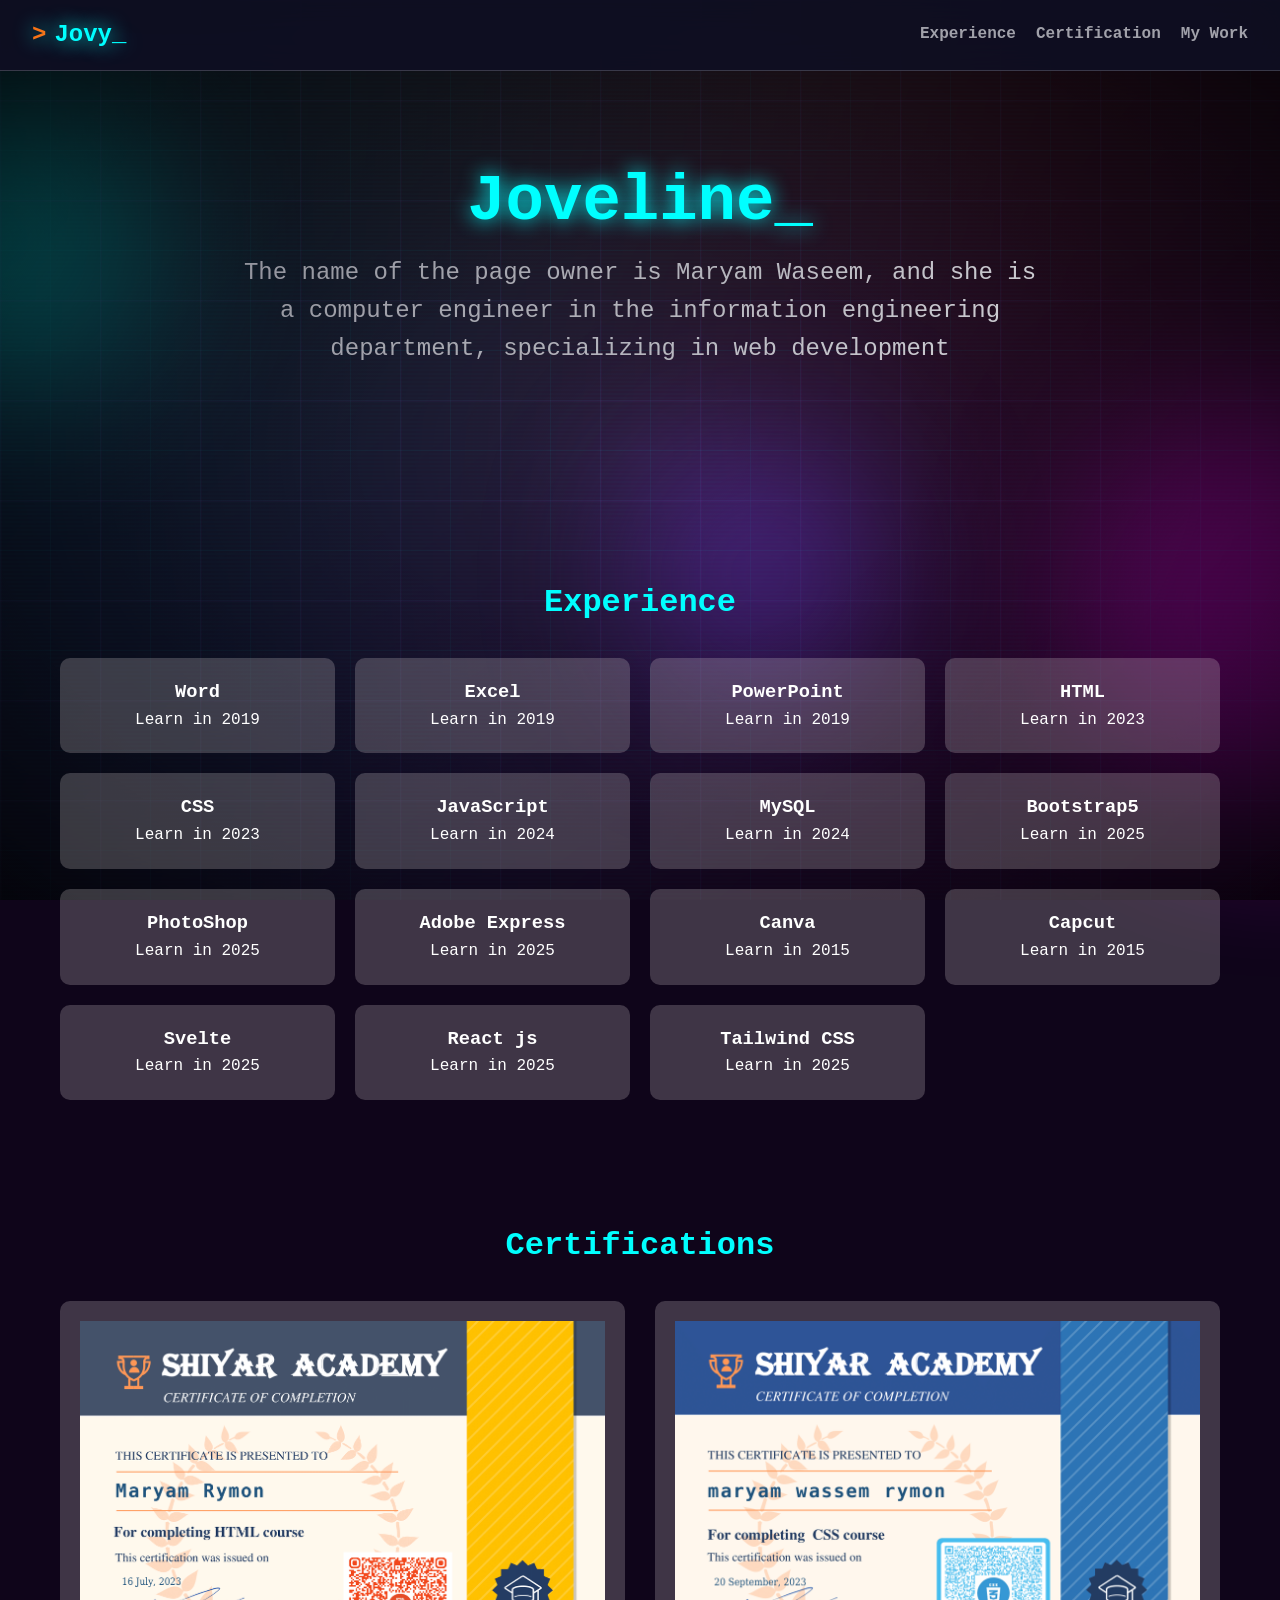
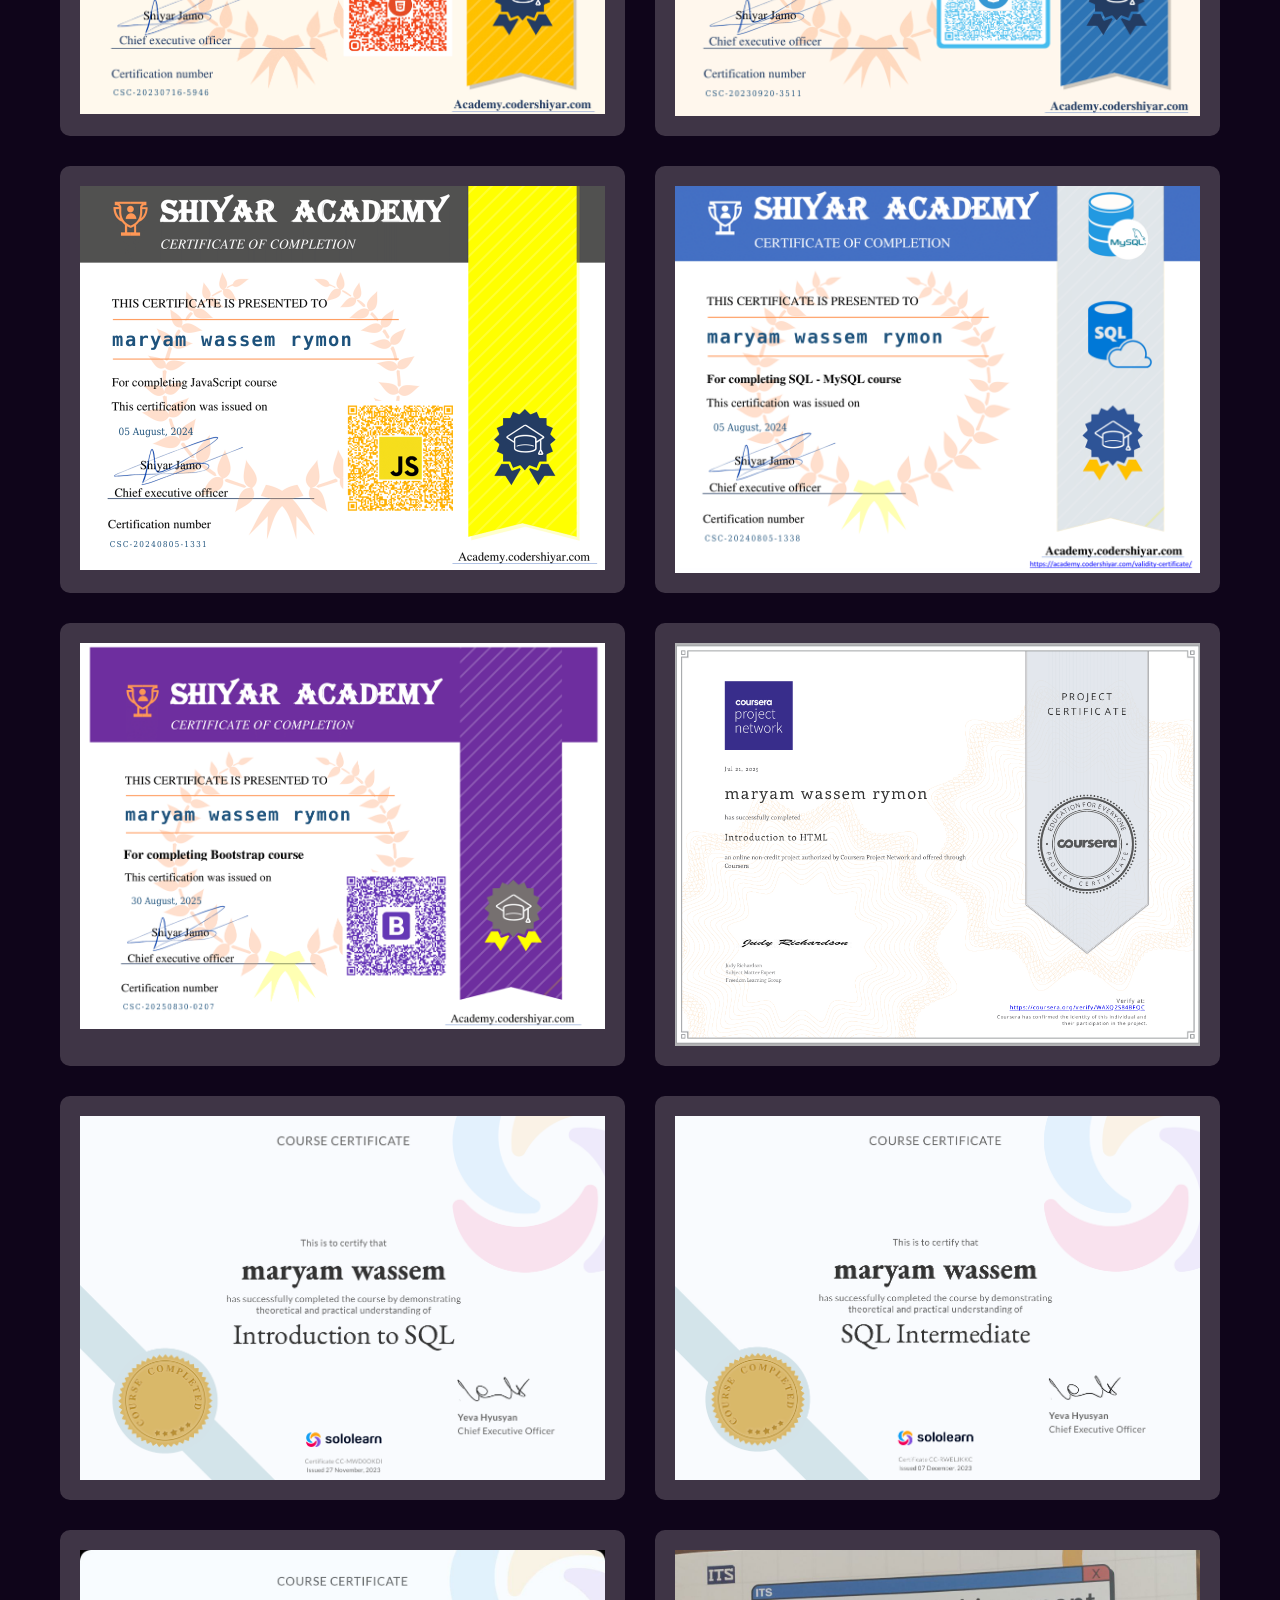
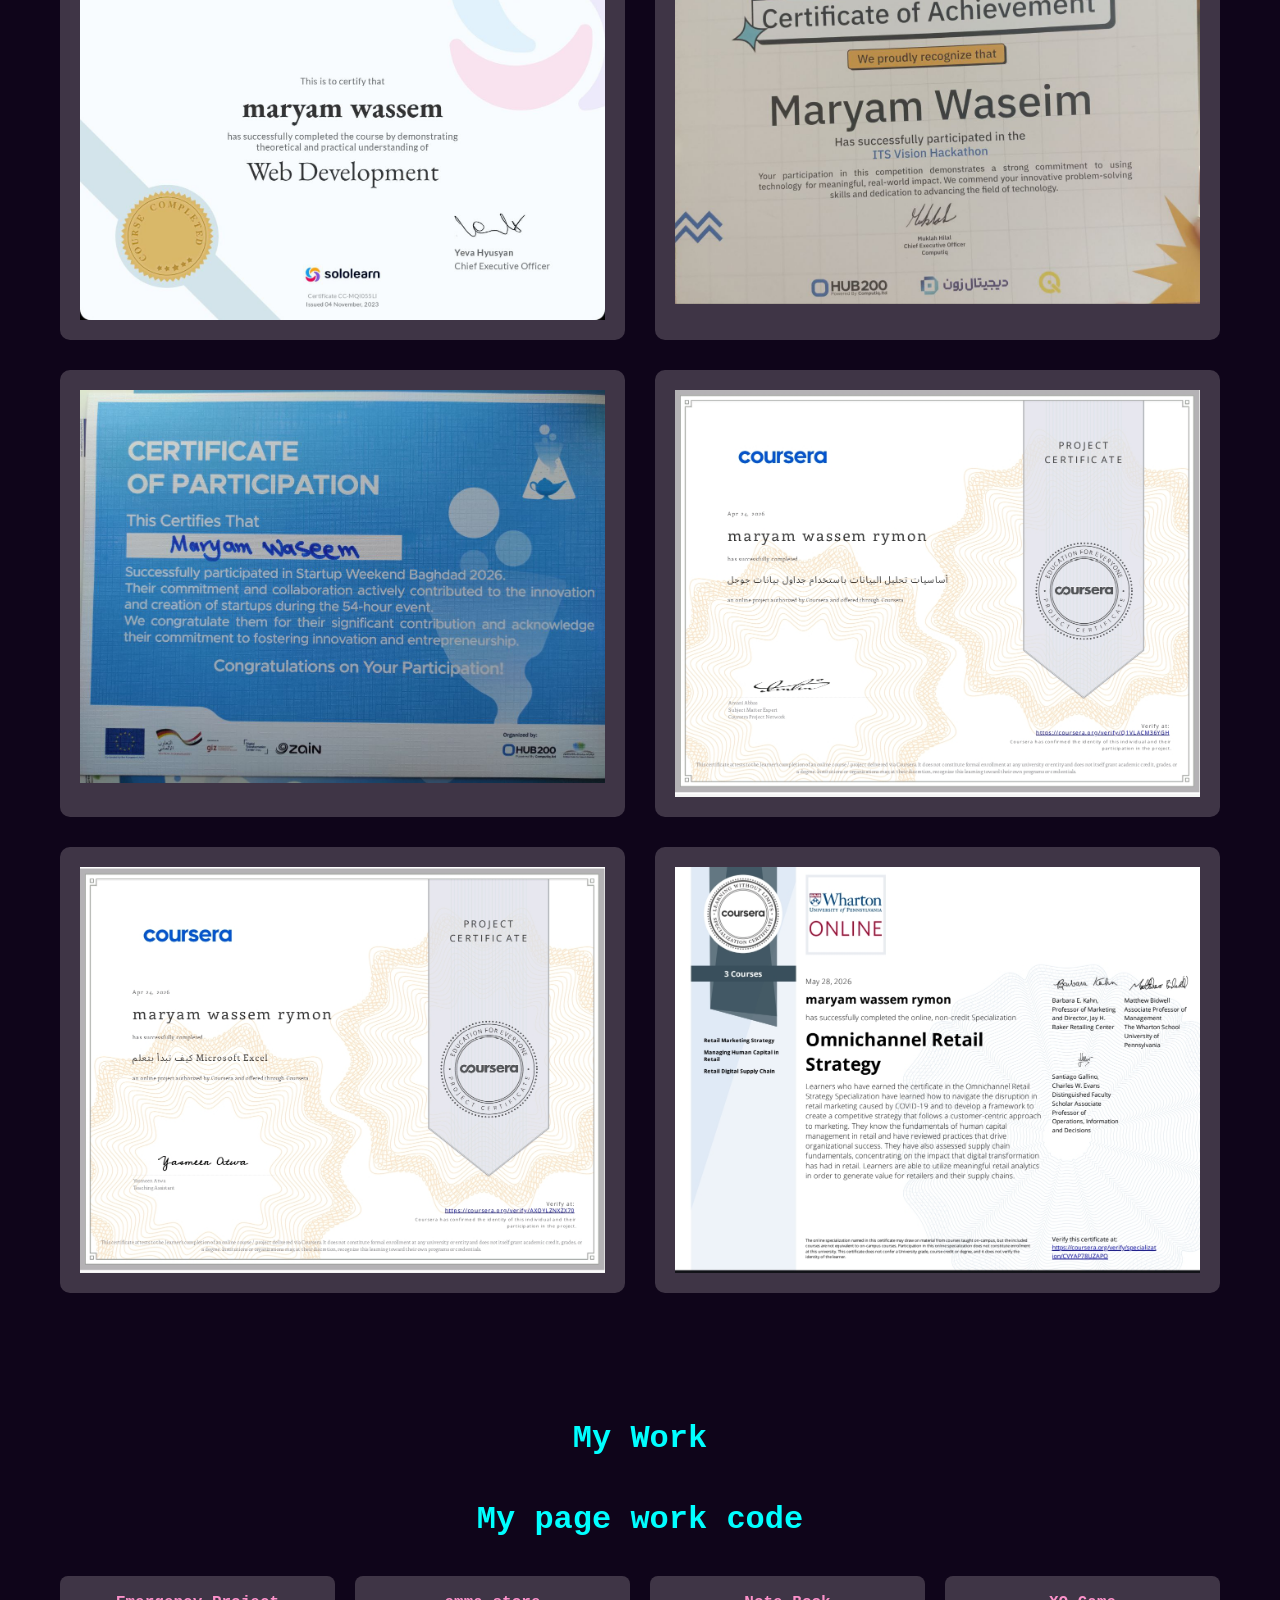
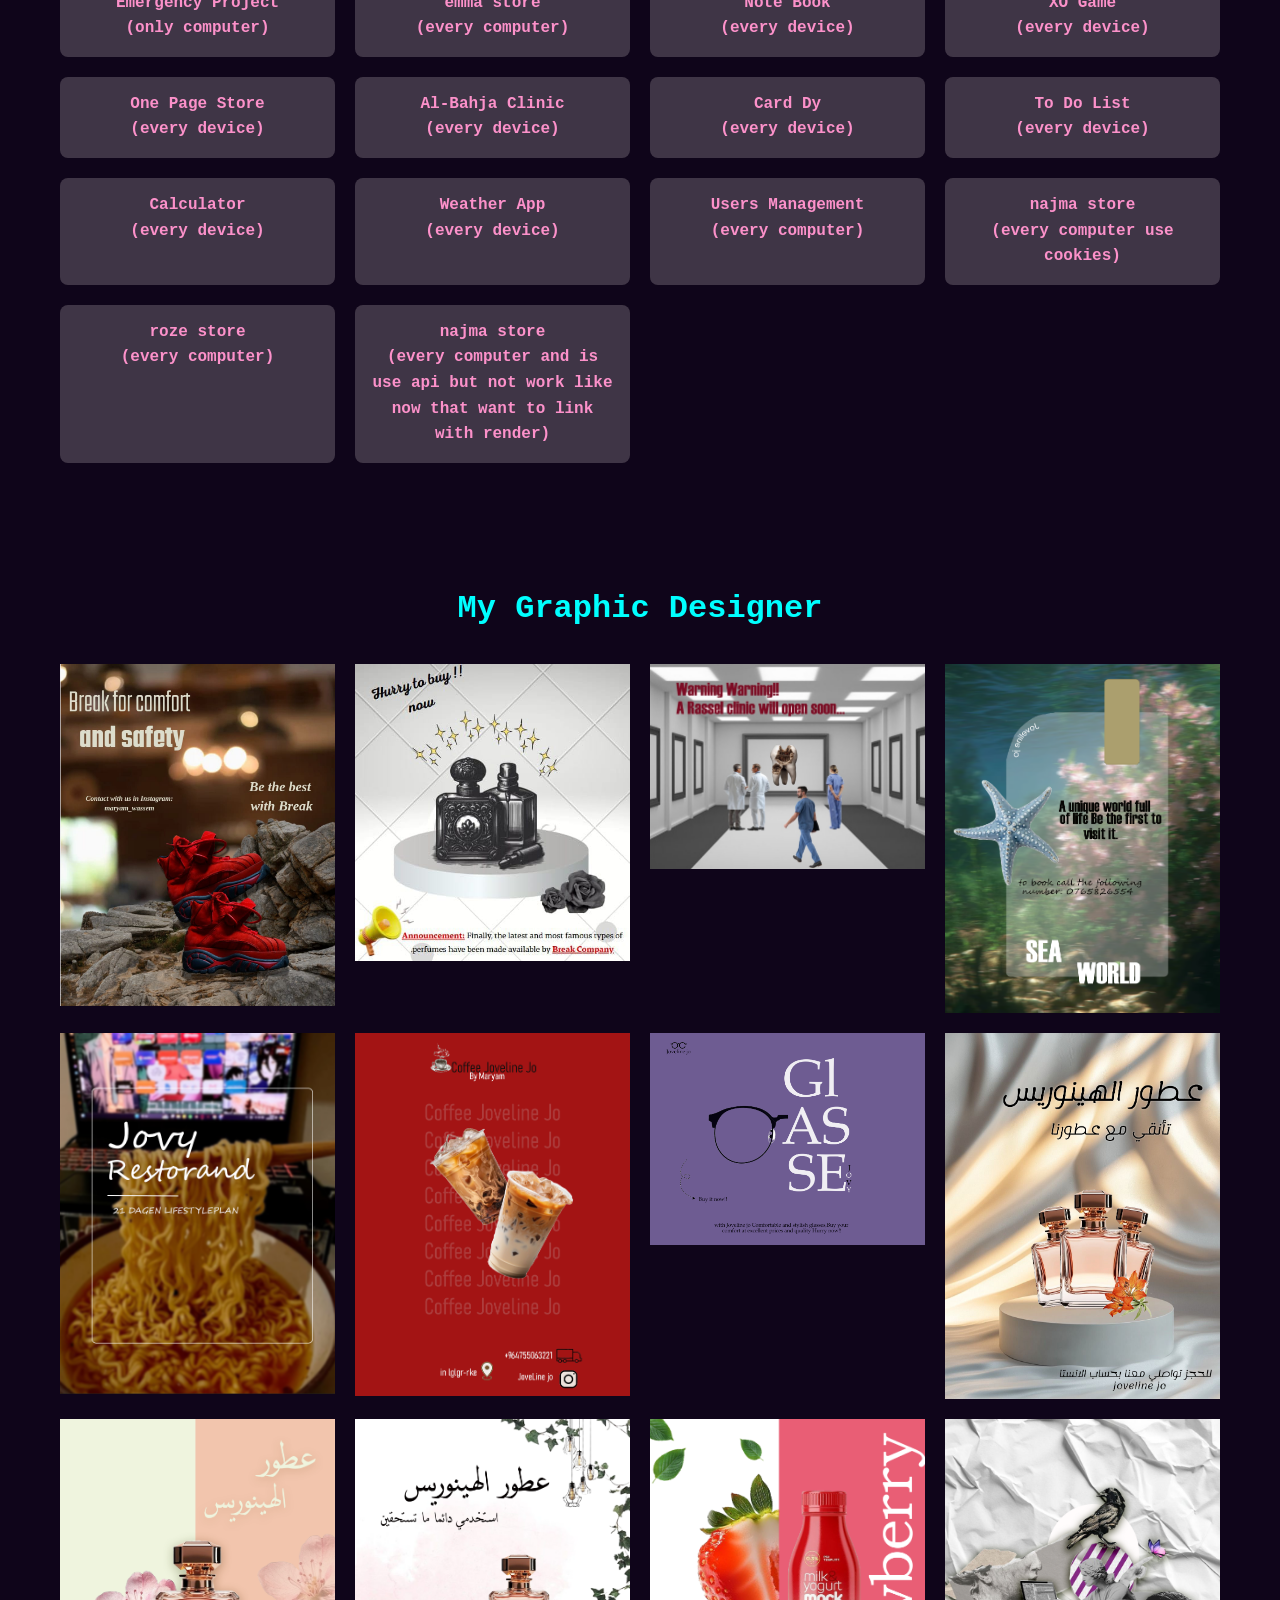
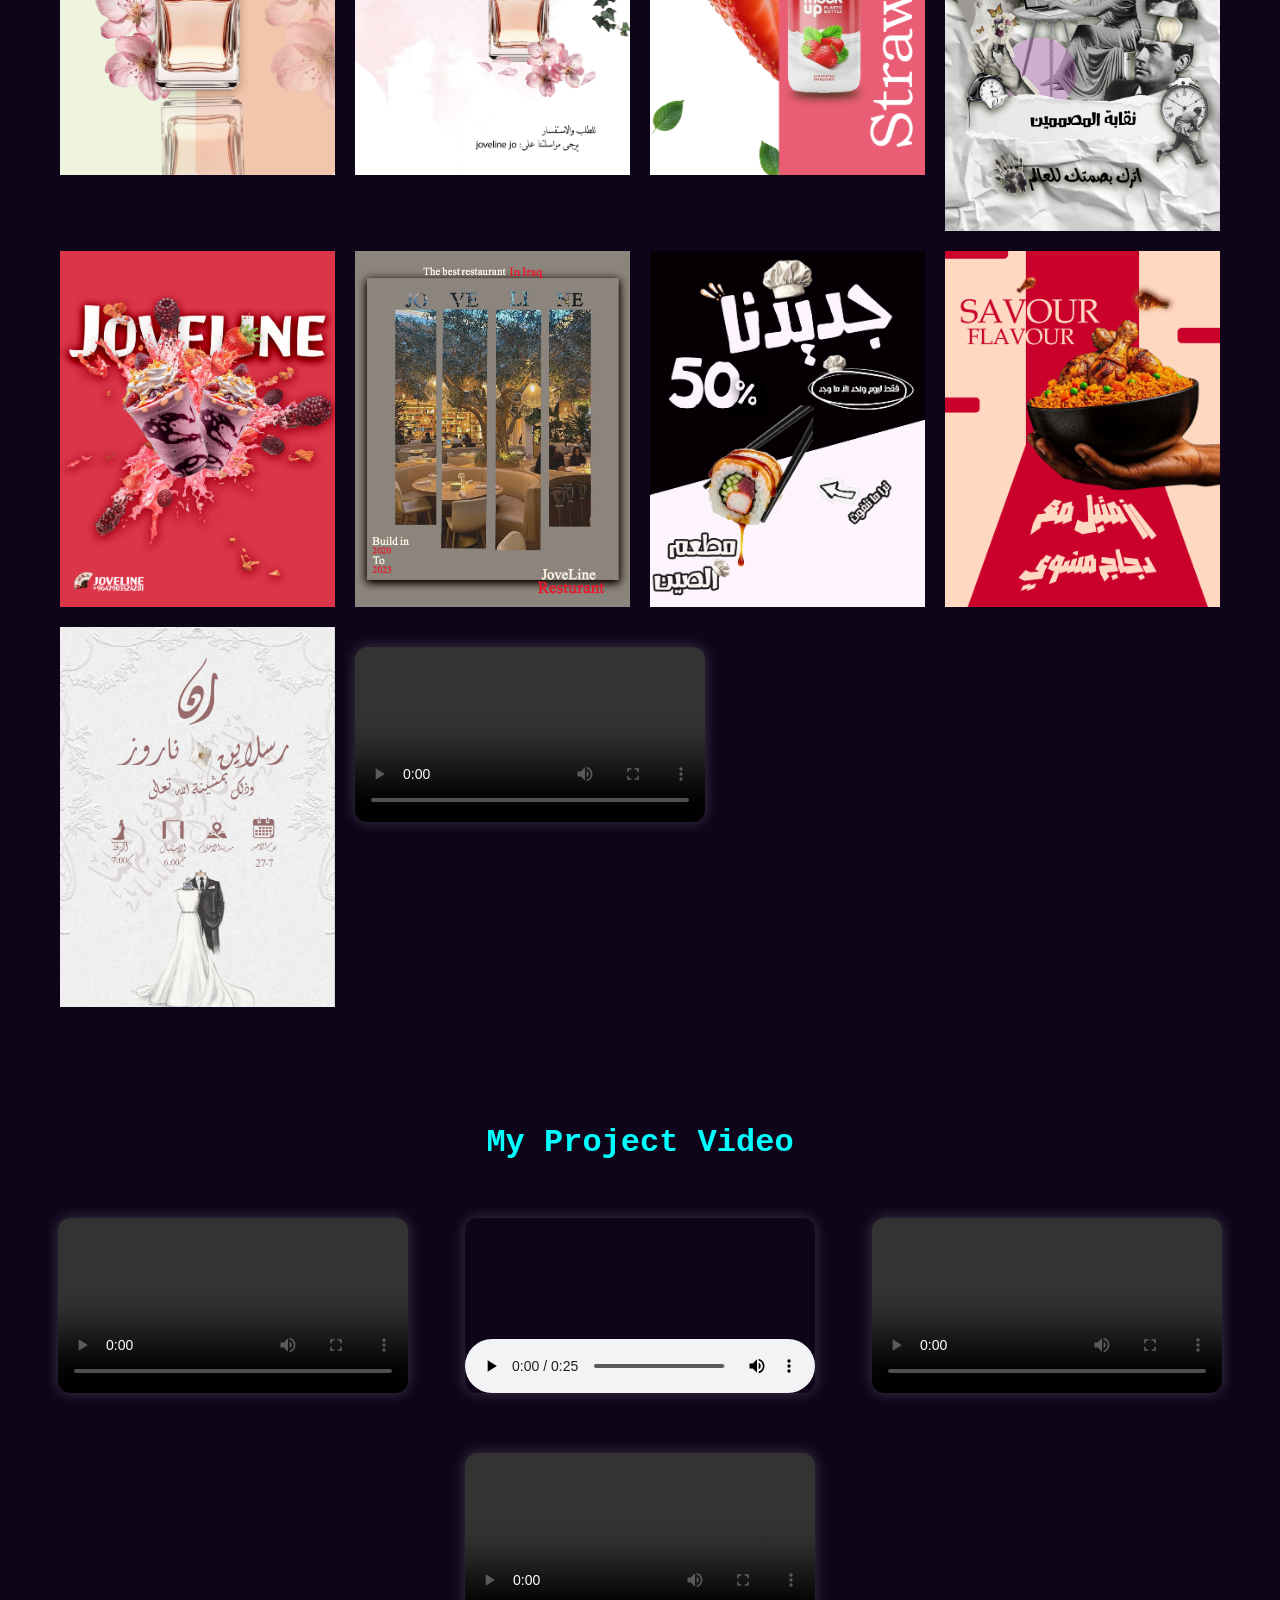
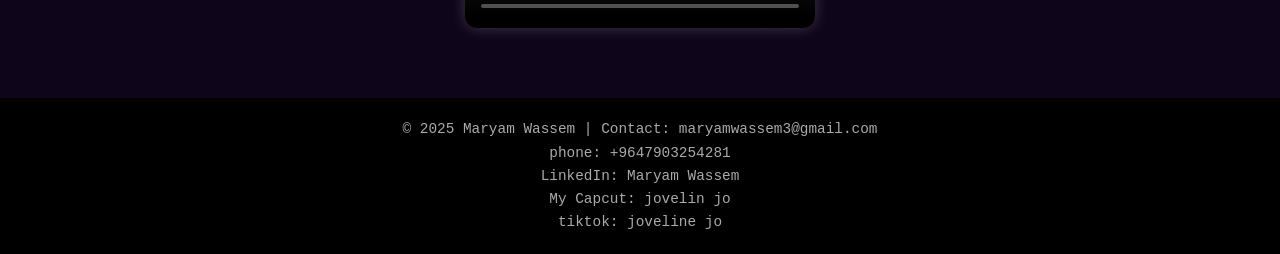
==== index.html @ a30ce7a6 "Update index.html" ====
<!DOCTYPE html>
<html lang="en">
<head>
  <meta charset="UTF-8">
  <meta name="viewport" content="width=device-width, initial-scale=1.0">
  <title>Maryam Page</title>
  <link rel="stylesheet" href="index_responsive.css"/>
  <link rel="stylesheet" href="temple1.css"/>
  <style>
    /* تعديل خاص للفيديو */
    #video-section {
      text-align: center;
      padding: 50px 0;
    }

    .video-card {
      width: 100%;
      max-width: 400px;
      height: auto;
      border-radius: 12px;
      box-shadow: 0 0 15px rgba(255, 255, 255, 0.2);
      display: block;
      margin: 20px auto;
    }
    .video-grid {
  display: flex;
  justify-content: center;
  align-items: center;
  gap: 20px; /* مسافة بين الفيديوهات */
  flex-wrap: wrap; /* حتى لو الشاشة صغيرة، تنزل الفيديوهات بسطر ثاني */
}

.video-card {
  width: 350px;
  height: auto;
  border-radius: 12px;
  box-shadow: 0 0 15px rgba(255, 255, 255, 0.2);
}

  </style>
</head>
<body>

   <div class="cyber-bg">
        <div class="cyber-gradient"></div>
        <div class="matrix-rain" id="matrixRain"></div>
    </div>
    
    <div class="particles" id="particlesContainer"></div>
    <div class="data-streams" id="dataStreams"></div>
    
    <div class="orb orb1"></div>
    <div class="orb orb2"></div>
    <div class="orb orb3"></div>
    
    <div class="grid-overlay">
        <div class="grid-lines"></div>
        <div class="grid-glow"></div>
    </div>
    
    <div class="scanlines"></div>
    <div class="noise-overlay"></div>

  <!-- NAV -->
  <nav>
    <a href="#top" class="logo">Jovy</a>
    <ul id="nav-links">
      <li><a href="#features">Experience</a></li>
      <li><a href="#pricing">Certification</a></li>
      <li><a href="#contact">My Work</a></li>
    </ul>
    <button class="menu-btn" id="menu-btn">☰</button>
  </nav>

  <section class="hero" style="text-align: center;">
    <br><br>
    <h1 class="logoy">Joveline</h1>
    <p class="hero-subtitle">The name of the page owner is Maryam Waseem, and she is a computer engineer in the information engineering department, specializing in web development</p>
  </section>

  <!-- EXPERIENCE -->
  <section id="features">
    <h2>Experience</h2>
    <div class="grid">
 
      <div class="card"><h3>Word</h3><p>Learn in 2019</p></div>
      <div class="card"><h3>Excel</h3><p>Learn in 2019</p></div>
      <div class="card"><h3>PowerPoint</h3><p>Learn in 2019</p></div>
      <div class="card"><h3>HTML</h3><p>Learn in 2023</p></div>
      <div class="card"><h3>CSS</h3><p>Learn in 2023</p></div>
      <div class="card"><h3>JavaScript</h3><p>Learn in 2024</p></div>
      <div class="card"><h3>MySQL</h3><p>Learn in 2024</p></div>
      <div class="card"><h3>Bootstrap5</h3><p>Learn in 2025</p></div>
      <div class="card"><h3>PhotoShop</h3><p>Learn in 2025</p></div>
      <div class="card"><h3>Adobe Express</h3><p>Learn in 2025</p></div>
      <div class="card"><h3>Canva</h3><p>Learn in 2015</p></div>
      <div class="card"><h3>Capcut</h3><p>Learn in 2015</p></div>
      <div class="card"><h3>Svelte</h3><p>Learn in 2025</p></div>
      <div class="card"><h3>React js</h3><p>Learn in 2025</p></div>
      <div class="card"><h3>Tailwind CSS</h3><p>Learn in 2025</p></div>

    </div>
  </section>

  <!-- CERTIFICATIONS -->
  <section id="pricing">
    <h2>Certifications</h2>
    <div class="grid">
      <div class="card"><img src="html.png" alt="HTML"></div>
      <div class="card"><img src="css.png" alt="CSS"></div>
      <div class="card"><img src="javascript.png" alt="JS"></div>
      <div class="card"><img src="mysql.png" alt="MySQL"></div>
      <div class="card"><img src="Boo.png" alt="Bootstrap5"></div>
      <div class="card"><img src="HTML1.png" alt="html"></div>
      <div class="card"><img src="sql1.png" alt="sql"></div>
      <div class="card"><img src="sql2.png" alt="sql"></div>
      <div class="card"><img src="web.jpg" alt="webdev"></div>
      <div class="card"><img src="hacthon.jpg" alt="hacthon"></div>
      <div class="card"><img src="startup.jpg" alt="start up"></div>
      <div class="card"><img src="Screenshot_2026-05-12-10-31-24-859_com.mi.globalbrowser-edit.jpg" ></div>
      <div class="card"><img src="Screenshot_2026-05-12-10-32-04-315_com.mi.globalbrowser-edit.jpg"></div>
      <div class="card"><img src="Screenshot_2026-05-28-19-27-36-324_com.android.chrome-edit.jpg"></div>
    </div>
  </section>

  <!-- MY WORK -->
  <section id="contact">
    <h2>My Work</h2>
    <h2>My page work code</h2>
    <div class="grid">
      <a href="https://draken29.github.io/Emergency-Project/imen.html" class="contact-link">Emergency Project<br>(only computer)</a>
      <a href="https://draken29.github.io/EmmaStore/newonepage.html" class="contact-link">emma store<br>(every computer)</a>
      <a href="https://draken29.github.io/newdevelopment-note-book/page.html" class="contact-link">Note Book<br>(every device)</a>
      <a href="https://draken29.github.io/xo-final-update/xo1.html" class="contact-link">XO Game<br>(every device)</a>
      <a href="https://draken29.github.io/page-store/page1.html" class="contact-link">One Page Store<br>(every device)</a>
      <a href="https://draken29.github.io/Dr.Rusl/Russlpage.html" class="contact-link">Al-Bahja Clinic<br>(every device)</a>
      <a href="https://draken29.github.io/cardDy/" class="contact-link">Card Dy<br>(every device)</a>
      <a href="https://draken29.github.io/todolist/ " class="contact-link">To Do List<br>(every device)</a>
      <a href="https://calcuator-two.vercel.app/" class="contact-link">Calculator<br>(every device)</a>
      <a href="https://wather-app-in-react.vercel.app/" class="contact-link">Weather App<br>(every device)</a>
      <a href="https://tibaly.vercel.app/" class="contact-link">Users Management<br>(every computer)</a>
      <a href="https://draken29.github.io/naj4/" class="contact-link">najma store <br>(every computer use cookies)</a>
      <a href="https://roz2.vercel.app/" class="contact-link">roze store<br>(every computer)</a>
      <a href="https://draken29.github.io/naj3/" class="contact-link">najma store <br>(every computer and is use api but not work like now that want to link with render)</a>
      
    </div>
  </section>
      
  <!-- GRAPHIC DESIGN -->
  <section>
    <h2>My Graphic Designer</h2>
    <div class="grid">
      <div><img src="محل احذية.jpg" alt="محل احذية"></div>
      <div><img src="محل عطور.jpg" alt="محل عطور"></div>
      <div><img src="عيادة اسنان.jpg" alt="عيادة اسنان"></div>
      <div><img src="اعلان حجز متجر مائي.png" alt="حجز متجر مائي"></div>
      <div><img src="النتيجة النهائية من اعلان المطعم.png" alt="اعلان لمطعم"></div>
      <div><img src="coffey.png" alt="اعلان لكوفي"></div>
      <div><img src="اعلان مناظر.png" alt="اعلان لكوفي"></div>
      <div><img src="16.png"></div>
      <div><img src="17.png"></div>
      <div><img src="التصميم النهائي.png"></div>
      <div><img src="Untitled-1.png"></div>
      <div><img src="desin.png"></div>
      <div><img src="new.png"></div>
      <div><img src="مشروع.jpg"></div>
      <div><img src="soshi.png"></div>
      <div><img src="FINISH.png"></div>
      <div><img src="feny.jpg"></div>
      <div><video class="video-card" controls src="donat.mp4"></video></div>
     
    </div>
  </section>

  <!-- VIDEO SECTION -->
  <section id="video-section">
    <h2>My Project Video</h2>
    <div class="video-grid">
  <video class="video-card" src="1.mp4" controls></video>
  <video class="video-card" src="2.mp4" controls></video>
  <video class="video-card" src="Turn your idea into a space.mp4" controls></video>
  <video class="video-card" src="3.mp4" controls></video>
</div>

  </section>
     
  <!-- FOOTER -->
  <footer>
    <p>&copy; 2025 Maryam Wassem | Contact: maryamwassem3@gmail.com<br>
    phone: +9647903254281<br>
    LinkedIn: Maryam Wassem<br>
    My Capcut: jovelin jo<br>
    tiktok: joveline jo</p>
  </footer>

  <script>
    const menuBtn = document.getElementById('menu-btn');
    const navLinks = document.getElementById('nav-links');
    menuBtn.addEventListener('click', () => navLinks.classList.toggle('active'));
  </script> 
  <script src="templatemo-nexus-scripts.js"></script>
</body>
</html>
---- index_responsive.css ----
@charset "utf-8";

    * {margin:0;padding:0;box-sizing:border-box;}
    body {
      font-family: Arial, sans-serif;
      background:#000;
      color:#fff;
      line-height:1.6;
      -webkit-font-smoothing: antialiased;
      -moz-osx-font-smoothing: grayscale;
    }
    img {max-width:100%;height:auto;display:block;}

    /* NAVIGATION */
    nav {
      position:sticky;top:0;z-index:999;
      background:transparent;
      padding:15px 20px;
      display:flex;justify-content:space-between;align-items:center;
    }
    nav .logo {color:#0ff;font-size:1.5rem;text-decoration:none;font-weight:bold;}
    .logo {
    font-size: 1.8rem;
    font-weight: 700;
    color: var(--primary-cyan);
    text-shadow: 0 0 20px var(--primary-cyan);
    position: relative;
    cursor: pointer;
    text-decoration: none;
    display: inline-block;
    transition: all 0.3s ease;
}
.logoy{
    font-size: 1.8rem;
    font-weight: 700;
    color: var(--primary-cyan);
    text-shadow: 0 0 20px var(--primary-cyan);
    position: relative;
    cursor: pointer;
    text-decoration: none;
    display: inline-block;
    transition: all 0.3s ease;
}

.logo:hover {
    text-shadow: 0 0 30px var(--primary-cyan);
    transform: scale(1.05);
}

.logo::before {
    content: '>';
    margin-right: 0.5rem;
    color: var(--primary-orange);
    transition: all 0.3s ease;
}

.logo:hover::before {
    margin-right: 0.8rem;
    text-shadow: 0 0 10px var(--primary-orange);
}

.logo::after ,.logoy::after{
    content: '_';
    animation: blink 1s infinite;
    color: var(--primary-cyan);
}

@keyframes blink {
    0%, 50% { opacity: 1; }
    51%, 100% { opacity: 0; }
}


    nav ul {display:flex;gap:20px;list-style:none;}
    nav ul li a {color:var(--text-secondary);text-decoration:none;font-weight:bold;}
    .menu-btn {display:none;font-size:1.8rem;background:none;border:none;color:#fff;cursor:pointer;}
    #nav-links a:hover {
            color: var(--primary-cyan);
            text-shadow: 0 0 10px var(--primary-cyan);
        }

    /* HERO */
    .hero {
      padding:100px 20px;  
    }
    .hero h1 {font-size:clamp(2rem,6vw,4rem);}
    
   

    /* SECTION */
    section {padding:60px 20px;max-width:1200px;margin:auto;}
    h2 {text-align:center;margin-bottom:30px;color:#0ff;font-size:2rem;}

    /* GRID */
    .grid {
      display:grid;
      gap:20px;
      grid-template-columns:repeat(auto-fit,minmax(250px,1fr));
    }
    .card {
      background:#eae3e338;
      border-radius:10px;
      padding:20px;text-align:center;
      transition:transform 0.3s;
    }
    .card:hover {transform:translateY(-5px);}

    /* CONTACT LINKS */
    .contact-link {
      display:block;padding:15px;background:#eae3e338;border-radius:8px;text-align:center;
      color:rgba(253, 146, 203, 0.996);font-weight:bold;transition:background 0.3s;
      text-decoration: none;
    }
    .contact-link:hover {background:#222;}

    /* FOOTER */
    footer {background:#000;padding:20px;text-align:center;font-size:0.9rem;color:#aaa;}

    /* MOBILE MENU */
    @media(max-width:768px){
      nav ul {
        position:fixed;top:70px;right:-100%;
        flex-direction:column;
        background:#000000;
        width:220px;height:200%;padding:20px;transition:0.3s;
      }
      nav ul.active {right:0;}
      .menu-btn {display:block;}
    }

    



   
@media(min-width: 1025px) {
  #pricing .grid {
    grid-template-columns: repeat(2, 1fr); 
    gap: 30px; 
  }

  #pricing .card img {
    max-width:100%; 
    margin: 0 auto;
    display: block;
  }
}
---- temple1.css ----
@charset "utf-8";

 * {
            margin: 0;
            padding: 0;
            box-sizing: border-box;
        }

        :root {
            --primary-grey: #e5e7eb;
            --primary-orange: #f97316;
            --primary-purple: #7c3aed;
            --secondary-amber: #fbbf24;
            --dark-bg: #1a0b2e;
            --darker-bg: #0f051a;
            --card-bg: rgba(229, 231, 235, 0.03);
            --border-color: rgba(229, 231, 235, 0.2);
            --text-primary: #ffffff;
            --text-secondary: #a1a1aa;
            --primary-cyan: #00ffff;
            --primary-pink: #ff00ff;
        }

        body {
            font-family: 'JetBrains Mono', 'Fira Code', monospace;
            background: var(--darker-bg);
            color: var(--text-primary);
            line-height: 1.6;
            overflow-x: hidden;
        }

        /* Enhanced Cyberpunk Background */
        .cyber-bg {
            position: fixed;
            top: 0;
            left: 0;
            width: 100%;
            height: 100%;
            background: var(--darker-bg);
            overflow: hidden;
            z-index: -5;
        }

        /* Animated gradient background */
        .cyber-gradient {
            position: absolute;
            top: -50%;
            left: -50%;
            width: 200%;
            height: 200%;
            background: 
                radial-gradient(circle at 20% 30%, rgba(0, 255, 255, 0.15) 0%, transparent 50%),
                radial-gradient(circle at 80% 70%, rgba(255, 0, 255, 0.15) 0%, transparent 50%),
                radial-gradient(circle at 40% 80%, rgba(124, 58, 237, 0.15) 0%, transparent 50%),
                radial-gradient(circle at 60% 20%, rgba(249, 115, 22, 0.15) 0%, transparent 50%);
            animation: gradientRotate 30s linear infinite;
            filter: blur(40px);
        }

        @keyframes gradientRotate {
            0% { transform: rotate(0deg) scale(1); }
            50% { transform: rotate(180deg) scale(1.2); }
            100% { transform: rotate(360deg) scale(1); }
        }

        /* Matrix rain effect */
        .matrix-rain {
            position: absolute;
            top: 0;
            left: 0;
            width: 100%;
            height: 100%;
            overflow: hidden;
            opacity: 0.15;
        }

        .matrix-column {
            position: absolute;
            top: -100vh;
            font-family: 'Courier New', monospace;
            font-size: 14px;
            color: var(--primary-cyan);
            text-shadow: 0 0 5px var(--primary-cyan);
            animation: matrixFall linear infinite;
            writing-mode: vertical-rl;
            text-orientation: upright;
            background: linear-gradient(to bottom, transparent 0%, var(--primary-cyan) 50%, transparent 100%);
            -webkit-background-clip: text;
            background-clip: text;
            -webkit-text-fill-color: transparent;
        }

        .matrix-column:nth-child(3n) {
            color: var(--primary-pink);
            text-shadow: 0 0 5px var(--primary-pink);
            background: linear-gradient(to bottom, transparent 0%, var(--primary-pink) 50%, transparent 100%);
        }

        .matrix-column:nth-child(5n) {
            color: var(--primary-purple);
            text-shadow: 0 0 5px var(--primary-purple);
            background: linear-gradient(to bottom, transparent 0%, var(--primary-purple) 50%, transparent 100%);
        }

        @keyframes matrixFall {
            0% { transform: translateY(0); }
            100% { transform: translateY(200vh); }
        }

        /* Animated grid overlay */
        .grid-overlay {
            position: fixed;
            top: 0;
            left: 0;
            width: 100%;
            height: 100%;
            z-index: -2;
        }

        .grid-lines {
            position: absolute;
            top: 0;
            left: 0;
            width: 100%;
            height: 100%;
            background-image: 
                linear-gradient(rgba(0, 255, 255, 0.05) 1px, transparent 1px),
                linear-gradient(90deg, rgba(0, 255, 255, 0.05) 1px, transparent 1px);
            background-size: 50px 50px;
            animation: gridMove 20s linear infinite;
        }

        .grid-glow {
            position: absolute;
            top: 0;
            left: 0;
            width: 100%;
            height: 100%;
            background-image: 
                linear-gradient(rgba(255, 0, 255, 0.03) 2px, transparent 2px),
                linear-gradient(90deg, rgba(255, 0, 255, 0.03) 2px, transparent 2px);
            background-size: 100px 100px;
            animation: gridMove 30s linear infinite reverse;
        }

        @keyframes gridMove {
            0% { transform: translate(0, 0); }
            100% { transform: translate(50px, 50px); }
        }

        /* Floating particles */
        .particles {
            position: fixed;
            top: 0;
            left: 0;
            width: 100%;
            height: 100%;
            overflow: hidden;
            z-index: -3;
        }

        .particle {
            position: absolute;
            width: 4px;
            height: 4px;
            background: var(--primary-cyan);
            border-radius: 50%;
            box-shadow: 0 0 10px var(--primary-cyan);
            animation: float 20s infinite;
            opacity: 0;
            transition: transform 0.3s ease, box-shadow 0.3s ease;
        }

        .particle:nth-child(odd) {
            background: var(--primary-pink);
            box-shadow: 0 0 10px var(--primary-pink);
            animation-duration: 25s;
        }

        @keyframes float {
            0% {
                transform: translateY(100vh) translateX(0);
                opacity: 0;
            }
            10% {
                opacity: 1;
            }
            90% {
                opacity: 1;
            }
            100% {
                transform: translateY(-100vh) translateX(100px);
                opacity: 0;
            }
        }

        /* Glowing orbs */
        .orb {
            position: fixed;
            border-radius: 50%;
            filter: blur(80px);
            opacity: 0.5;
            animation: orbFloat 20s ease-in-out infinite;
            pointer-events: none;
            z-index: -4;
        }

        .orb1 {
            width: 300px;
            height: 300px;
            background: var(--primary-cyan);
            top: 10%;
            left: -150px;
            animation-delay: 0s;
        }

        .orb2 {
            width: 400px;
            height: 400px;
            background: var(--primary-pink);
            bottom: 10%;
            right: -200px;
            animation-delay: 5s;
        }

        .orb3 {
            width: 250px;
            height: 250px;
            background: var(--primary-purple);
            top: 50%;
            left: 50%;
            animation-delay: 10s;
        }

        @keyframes orbFloat {
            0%, 100% {
                transform: translate(0, 0) scale(1);
            }
            33% {
                transform: translate(100px, -50px) scale(1.1);
            }
            66% {
                transform: translate(-50px, 100px) scale(0.9);
            }
        }

        /* Scanlines effect */
        .scanlines {
            position: fixed;
            top: 0;
            left: 0;
            width: 100%;
            height: 100%;
            pointer-events: none;
            z-index: -1;
        }

        .scanlines::before {
            content: '';
            position: absolute;
            top: 0;
            left: 0;
            width: 100%;
            height: 100%;
            background: linear-gradient(
                transparent 0%,
                rgba(0, 255, 255, 0.03) 50%,
                transparent 100%
            );
            background-size: 100% 4px;
            animation: scanline 8s linear infinite;
        }

        .scanlines::after {
            content: '';
            position: absolute;
            top: 0;
            left: 0;
            width: 100%;
            height: 100%;
            background: radial-gradient(ellipse at center, transparent 0%, rgba(0, 0, 0, 0.8) 100%);
            pointer-events: none;
        }

        /* Noise texture overlay */
        .noise-overlay {
            position: fixed;
            top: 0;
            left: 0;
            width: 100%;
            height: 100%;
            opacity: 0.03;
            z-index: -1;
            pointer-events: none;
            background-image: 
                repeating-linear-gradient(45deg, transparent, transparent 2px, rgba(255, 255, 255, 0.03) 2px, rgba(255, 255, 255, 0.03) 4px),
                repeating-linear-gradient(-45deg, transparent, transparent 2px, rgba(0, 255, 255, 0.02) 2px, rgba(0, 255, 255, 0.02) 4px);
        }

        @keyframes scanline {
            0% { transform: translateY(-100%); }
            100% { transform: translateY(100%); }
        }

        /* Navigation */
        nav {
            position: fixed;
            top: 0;
            width: 100%;
            padding: 1rem 2rem;
            background: rgba(15, 15, 35, 0.9);
            backdrop-filter: blur(20px);
            border-bottom: 1px solid var(--border-color);
            z-index: 10000;
            transition: all 0.3s ease;
        }

        .nav-container {
            max-width: 1400px;
            margin: 0 auto;
            display: flex;
            justify-content: space-between;
            align-items: center;
        }

        /* Mobile Menu Button */
        .mobile-menu-button {
            display: none;
            background: none;
            border: none;
            color: var(--primary-cyan);
            font-size: 1.5rem;
            cursor: pointer;
            position: relative;
            width: 30px;
            height: 30px;
            transition: all 0.3s ease;
        }

        .mobile-menu-button:hover {
            color: var(--primary-orange);
            transform: scale(1.1);
        }

        .hamburger {
            position: relative;
            width: 25px;
            height: 20px;
            margin: auto;
        }

        .hamburger span {
            display: block;
            position: absolute;
            height: 2px;
            width: 100%;
            background: var(--primary-cyan);
            border-radius: 1px;
            opacity: 1;
            left: 0;
            transform: rotate(0deg);
            transition: all 0.25s ease-in-out;
            box-shadow: 0 0 5px var(--primary-cyan);
            transform-origin: center;
        }

        .hamburger span:nth-child(1) {
            top: 0px;
        }

        .hamburger span:nth-child(2) {
            top: 9px;
        }

        .hamburger span:nth-child(3) {
            top: 18px;
        }

        .mobile-menu-button.active .hamburger span:nth-child(1) {
            top: 9px;
            transform: rotate(135deg);
            background: var(--primary-orange);
        }

        .mobile-menu-button.active .hamburger span:nth-child(2) {
            opacity: 0;
            left: -25px;
        }

        .mobile-menu-button.active .hamburger span:nth-child(3) {
            top: 9px;
            transform: rotate(-135deg);
            background: var(--primary-orange);
        }

        /* Mobile Menu */
        .mobile-menu {
            position: fixed;
            top: 78px;
            right: -100%;
            width: 80%;
            max-width: 350px;
            height: calc(100vh - 78px);
            background: var(--darker-bg);
            backdrop-filter: blur(20px);
            border-left: 2px solid var(--border-color);
            z-index: 9999;
            transition: right 0.4s cubic-bezier(0.23, 1, 0.32, 1);
            overflow-y: auto;
            box-shadow: -10px 0 30px rgba(0, 0, 0, 0.5);
            display: flex;
            flex-direction: column;
        }

        .mobile-menu.active {
            right: 0;
        }

        .mobile-menu-overlay {
            position: fixed;
            top: 0;
            left: 0;
            width: 100%;
            height: 100vh;
            background: rgba(0, 0, 0, 0.7);
            z-index: 9998;
            opacity: 0;
            visibility: hidden;
            transition: all 0.3s ease;
        }

        .mobile-menu-overlay.active {
            opacity: 1;
            visibility: visible;
        }

        .mobile-menu-header {
            padding: 2rem;
            border-bottom: 1px solid var(--border-color);
            display: flex;
            justify-content: space-between;
            align-items: center;
            flex-shrink: 0;
        }

        .mobile-menu-logo {
            font-size: 1.5rem;
            font-weight: 700;
            color: var(--primary-cyan);
            text-shadow: 0 0 15px var(--primary-cyan);
            text-decoration: none;
            display: inline-block;
            transition: all 0.3s ease;
        }

        .mobile-menu-logo::before {
            content: '>';
            margin-right: 0.5rem;
            color: var(--primary-orange);
            transition: all 0.3s ease;
        }

        .mobile-menu-logo::after {
            content: '_';
            animation: blink 1s infinite;
            color: var(--primary-cyan);
        }

        .mobile-menu-logo:hover {
            text-shadow: 0 0 25px var(--primary-cyan);
            transform: scale(1.05);
        }

        .mobile-menu-logo:hover::before {
            margin-right: 0.8rem;
            text-shadow: 0 0 10px var(--primary-orange);
        }

        .mobile-menu-close {
            background: none;
            border: none;
            color: var(--primary-cyan);
            font-size: 1.5rem;
            cursor: pointer;
            width: 30px;
            height: 30px;
            display: flex;
            align-items: center;
            justify-content: center;
            transition: all 0.3s ease;
        }

        .mobile-menu-close:hover {
            color: var(--primary-orange);
            transform: rotate(90deg);
        }

        .mobile-menu-nav {
            padding: 0;
            flex-grow: 1;
        }

        .mobile-menu-nav ul {
            list-style: none;
            padding: 0;
            margin: 0;
        }

        .mobile-menu-nav li {
            margin: 0;
        }

        .mobile-menu-nav a {
            display: block;
            padding: 1.5rem 2rem;
            color: var(--text-secondary);
            text-decoration: none;
            font-weight: 600;
            text-transform: uppercase;
            letter-spacing: 1px;
            font-size: 1.1rem;
            transition: all 0.3s ease;
            position: relative;
            border-bottom: 1px solid rgba(229, 231, 235, 0.1);
        }

        .mobile-menu-nav a:hover {
            color: var(--primary-cyan);
            background: rgba(0, 255, 255, 0.05);
            padding-left: 3rem;
            text-shadow: 0 0 10px var(--primary-cyan);
        }

        .mobile-menu-nav a::before {
            content: '>';
            position: absolute;
            left: 2rem;
            opacity: 0;
            transform: translateX(-10px);
            transition: all 0.3s ease;
            color: var(--primary-orange);
        }

        .mobile-menu-nav a:hover::before {
            opacity: 1;
            transform: translateX(0);
        }

        .mobile-menu-nav li:last-child a {
            border-bottom: none;
        }

        .mobile-menu-cta {
            padding: 2rem;
            flex-shrink: 0;
            border-bottom: 1px solid var(--border-color);
        }

        .cyber-button {
            display: inline-block;
            background: linear-gradient(135deg, var(--primary-cyan), var(--primary-purple));
            color: var(--darker-bg);
            padding: 1rem 2rem;
            text-decoration: none;
            font-weight: 700;
            text-transform: uppercase;
            letter-spacing: 2px;
            transition: all 0.3s ease;
            clip-path: polygon(15px 0%, 100% 0%, calc(100% - 15px) 100%, 0% 100%);
            box-shadow: 0 0 20px rgba(0, 255, 255, 0.3);
            width: 100%;
            text-align: center;
        }

        .cyber-button:hover {
            transform: translateY(-2px);
            box-shadow: 0 0 30px rgba(0, 255, 255, 0.5);
        }

        /* Animation keyframes for mobile menu */
        @keyframes slideInLeft {
            from {
                opacity: 0;
                transform: translateX(20px);
            }
            to {
                opacity: 1;
                transform: translateX(0);
            }
        }

        @keyframes slideInUp {
            from {
                opacity: 0;
                transform: translateY(20px);
            }
            to {
                opacity: 1;
                transform: translateY(0);
            }
        }

        /* Desktop Navigation Layout */
        @media (min-width: 769px) {
            .mobile-menu-button {
                display: none !important;
            }
            
            .nav-container {
                flex-direction: row;
                align-items: center;
                gap: 0;
            }
            
            .nav-top {
                flex: 0 0 auto;
            }
            
            .nav-links {
                flex: 1;
                display: flex;
                flex-direction: row;
                justify-content: center;
                margin: 0 2rem;
                max-width: none;
            }
            
            .nav-links a {
                padding: 0;
                border-bottom: none;
                font-size: 0.9rem;
            }
            
            .nav-links a:hover {
                background: none!important;
                transform: none;
                padding-left: 0;
            }
            
            .nav-links a::before {
                display: none;
            }
            
            .nav-bottom {
                flex: 0 0 auto;
            }
            
            .cyber-button {
                width: auto;
                max-width: none;
            }
        }

        .logo {
            font-size: 1.8rem;
            font-weight: 700;
            color: var(--primary-cyan);
            text-shadow: 0 0 20px var(--primary-cyan);
            position: relative;
            cursor: pointer;
            text-decoration: none;
            display: inline-block;
            transition: all 0.3s ease;
        }

        .logo:hover {
            text-shadow: 0 0 30px var(--primary-cyan);
            transform: scale(1.05);
        }

        .logo::before {
            content: '>';
            margin-right: 0.5rem;
            color: var(--primary-orange);
            transition: all 0.3s ease;
        }

        .logo:hover::before {
            margin-right: 0.8rem;
            text-shadow: 0 0 10px var(--primary-orange);
        }

        .logo::after {
            content: '_';
            animation: blink 1s infinite;
            color: var(--primary-cyan);
        }

        @keyframes blink {
            0%, 50% { opacity: 1; }
            51%, 100% { opacity: 0; }
        }

        .nav-links {
            display: flex;
            list-style: none;
            gap: 2.5rem;
        }

        .nav-links a {
            color: var(--text-secondary);
            text-decoration: none;
            font-weight: 500;
            transition: all 0.3s ease;
            position: relative;
            text-transform: uppercase;
            font-size: 0.9rem;

            letter-spacing: 1px;
        }

        .nav-links a:hover {
            color: var(--primary-cyan);
            text-shadow: 0 0 10px var(--primary-cyan);
        }

        .nav-links a::before {
            content: '';
            position: absolute;
            bottom: -5px;
            left: 0;
            width: 0;
            height: 2px;
            background: linear-gradient(90deg, var(--primary-cyan), var(--primary-purple));
            transition: width 0.3s ease;
            box-shadow: 0 0 10px var(--primary-cyan);
        }

        .nav-links a:hover::before {
            width: 100%;
        }

       

       


        .hero-nexus {
            background: linear-gradient(135deg, var(--primary-cyan), #00ccff);
            background: -webkit-linear-gradient(135deg, var(--primary-cyan), #00ccff);
            -webkit-background-clip: text;
            background-clip: text;
            -webkit-text-fill-color: transparent;
            display: inline-block;
            transition: all 0.3s ease;
            animation: cyanPulse 3s ease-in-out infinite;
            position: relative;
        }

        .hero-flow {
            background: linear-gradient(135deg, var(--primary-purple), var(--primary-pink));
            background: -webkit-linear-gradient(135deg, var(--primary-purple), var(--primary-pink));
            -webkit-background-clip: text;
            background-clip: text;
            -webkit-text-fill-color: transparent;
            margin-left: 0.1em;
            display: inline-block;
            transition: all 0.3s ease;
            animation: purplePulse 3s ease-in-out infinite;
            animation-delay: 1.5s;
            position: relative;
        }

        @keyframes cyanPulse {
            0%, 100% { 
                filter: brightness(1) drop-shadow(0 0 15px rgba(0, 255, 255, 0.6));
                transform: translateY(0) scale(1);
            }
            50% { 
                filter: brightness(1.1) drop-shadow(0 0 25px rgba(0, 255, 255, 0.8));
                transform: translateY(-2px) scale(1.01);
            }
        }

        @keyframes purplePulse {
            0%, 100% { 
                filter: brightness(1) drop-shadow(0 0 15px rgba(255, 0, 255, 0.6));
                transform: translateY(0) scale(1);
            }
            50% { 
                filter: brightness(1.1) drop-shadow(0 0 25px rgba(255, 0, 255, 0.8));
                transform: translateY(-2px) scale(1.01);
            }
        }

        /* Clean hover effect */
        /* .hero-title:hover .hero-nexus {
            transform: translateX(-3px) scale(1.02);
            filter: brightness(1.2) drop-shadow(0 0 30px rgba(0, 255, 255, 0.9));
        } */
/* 
        .hero-title:hover .hero-flow {
            transform: translateX(3px) scale(1.02);
            filter: brightness(1.2) drop-shadow(0 0 30px rgba(255, 0, 255, 0.9));
        } */

        /* Subtle background glow for each word */
        /* .hero-nexus::before {
            content: '';
            position: absolute;
            top: 50%;
            left: 50%;
            transform: translate(-50%, -50%);
            width: 200%;
            height: 200%;
            background: radial-gradient(circle, rgba(0, 255, 255, 0.08) 0%, transparent 60%);
            filter: blur(50px);
            z-index: -1;
            animation: glowPulse 4s ease-in-out infinite;
            pointer-events: none;
        }

        .hero-flow::before {
            content: '';
            position: absolute;
            top: 50%;
            left: 50%;
            transform: translate(-50%, -50%);
            width: 200%;
            height: 200%;
            background: radial-gradient(circle, rgba(255, 0, 255, 0.08) 0%, transparent 60%);
            filter: blur(50px);
            z-index: -1;
            animation: glowPulse 4s ease-in-out infinite;
            animation-delay: 2s;
            pointer-events: none;
        } */

        @keyframes glowPulse {
            0%, 100% { opacity: 0.5; transform: translate(-50%, -50%) scale(0.9); }
            50% { opacity: 0.8; transform: translate(-50%, -50%) scale(1); }
        }

        /* Apply animation pause on hover
        .hero-title:hover .hero-nexus,
        .hero-title:hover .hero-flow {
            animation-play-state: paused;
        } */

        /* Border animation */
        /* .hero-nexus::after,
        .hero-flow::after {
            content: '';
            position: absolute;
            bottom: -10px;
            left: 0;
            width: 0;
            height: 3px;
            transition: width 0.3s ease;
        }

        .hero-nexus::after {
            background: linear-gradient(90deg, var(--primary-cyan), transparent);
        }

        .hero-flow::after {
            background: linear-gradient(90deg, transparent, var(--primary-pink));
            left: auto;
            right: 0;
        } */

        /* .hero-title:hover .hero-nexus::after,
        .hero-title:hover .hero-flow::after {
            width: 100%;
        } */

        /* Typing effect for hero text on load */
        @keyframes typeIn {
            0% { 
                opacity: 0;
                transform: translateY(20px);
            }
            100% { 
                opacity: 1;
                transform: translateY(0);
            }
        }

        /* Remove scanner line for cleaner look */

        .hero-subtitle {
            font-size: 1.5rem;
            color: var(--text-secondary);
            margin-bottom: 3rem;
            max-width: 800px;
            margin-left: auto;
            margin-right: auto;
            font-weight: 300;
            opacity: 0.9;
            background: linear-gradient(135deg, var(--text-secondary), var(--primary-grey));
            -webkit-background-clip: text;
            background-clip: text;
            -webkit-text-fill-color: transparent;
        } 

        /* .hero-buttons {
            display: flex;
            gap: 2rem;
            justify-content: center;
            flex-wrap: wrap;
        } */

        .btn-primary {
            background: linear-gradient(135deg, var(--primary-cyan), var(--primary-purple));
            color: var(--darker-bg);
            padding: 1.2rem 3rem;
            border: none;
            text-decoration: none;
            font-weight: 700;
            text-transform: uppercase;
            letter-spacing: 2px;
            position: relative;
            overflow: hidden;
            transition: all 0.3s ease;
            clip-path: polygon(20px 0%, 100% 0%, calc(100% - 20px) 100%, 0% 100%);
        }

        .btn-primary:hover {
            transform: translateY(-3px);
            box-shadow: 0 15px 40px rgba(0, 255, 255, 0.4);
        }

        .btn-secondary {
            background: transparent;
            color: var(--primary-cyan);
            padding: 1.2rem 3rem;
            border: 2px solid var(--primary-cyan);
            text-decoration: none;
            font-weight: 700;
            text-transform: uppercase;
            letter-spacing: 2px;
            transition: all 0.3s ease;
            position: relative;
            overflow: hidden;
            clip-path: polygon(20px 0%, 100% 0%, calc(100% - 20px) 100%, 0% 100%);
        }

        .btn-secondary:hover {
            background: var(--primary-cyan);
            color: var(--darker-bg);
            box-shadow: 0 0 30px var(--primary-cyan);
        }

        /* Features Section */
        .features {
            padding: 120px 2rem;
            position: relative;
        }

        .features-container {
            max-width: 1400px;
            margin: 0 auto;
        }

        .section-header {
            text-align: center;
            margin-bottom: 5rem;
        }

        .section-title {
            font-size: 3rem;
            font-weight: 800;
            color: var(--primary-cyan);
            text-transform: uppercase;
            letter-spacing: 2px;
            margin-bottom: 1rem;
            position: relative;
            text-shadow: 0 0 20px rgba(0, 255, 255, 0.5);
        }

        .section-title::after {
            content: '';
            position: absolute;
            bottom: -10px;
            left: 50%;
            transform: translateX(-50%);
            width: 100px;
            height: 3px;
            background: linear-gradient(90deg, var(--primary-cyan), var(--primary-purple));
            box-shadow: 0 0 20px var(--primary-cyan);
        }

        .section-subtitle {
            font-size: 1.2rem;
            color: var(--text-secondary);
            max-width: 600px;
            margin: 0 auto;
        }

        .features-grid {
            display: grid;
            grid-template-columns: repeat(auto-fit, minmax(350px, 1fr));
            gap: 3rem;
        }

        .feature-card {
            background: var(--card-bg);
            border: 1px solid var(--border-color);
            padding: 3rem;
            position: relative;
            transition: all 0.4s ease;
            backdrop-filter: blur(10px);
            clip-path: polygon(20px 0%, 100% 0%, 100% calc(100% - 20px), calc(100% - 20px) 100%, 0% 100%, 0% 20px);
        }

        .feature-card::before {
            content: '';
            position: absolute;
            top: 0;
            left: 0;
            right: 0;
            bottom: 0;
            background: linear-gradient(135deg, var(--primary-cyan), var(--primary-pink));
            opacity: 0;
            transition: opacity 0.3s ease;
            z-index: -1;
        }

        .feature-card:hover {
            transform: translateY(-10px);
            box-shadow: 0 20px 50px rgba(0, 255, 255, 0.2);
        }

        .feature-card:hover::before {
            opacity: 0.1;
        }

        .feature-icon {
            width: 80px;
            height: 80px;
            background: linear-gradient(135deg, var(--primary-cyan), var(--primary-purple));
            display: flex;
            align-items: center;
            justify-content: center;
            margin-bottom: 2rem;
            font-size: 1.5rem;
            clip-path: polygon(15px 0%, 100% 0%, 100% calc(100% - 15px), calc(100% - 15px) 100%, 0% 100%, 0% 15px);
            box-shadow: 0 0 30px rgba(0, 255, 255, 0.5);
        }

        .feature-card h3 {
            font-size: 1.5rem;
            font-weight: 700;
            color: var(--primary-cyan);
            margin-bottom: 1rem;
            text-transform: uppercase;
            letter-spacing: 1px;
        }

        .feature-card p {
            color: var(--text-secondary);
            line-height: 1.8;
        }

        /* Stats Section */
        .stats {
            padding: 80px 2rem;
            background: rgba(0, 255, 255, 0.02);
            border-top: 1px solid var(--border-color);
            border-bottom: 1px solid var(--border-color);
        }

        .stats-container {
            max-width: 1400px;
            margin: 0 auto;
        }

        .stats-grid {
            display: grid;
            grid-template-columns: repeat(auto-fit, minmax(200px, 1fr));
            gap: 3rem;
            text-align: center;
        }

        .stat-item {
            position: relative;
        }

        .stat-number {
            font-size: 4rem;
            font-weight: 900;
            background: linear-gradient(135deg, var(--primary-cyan), var(--primary-purple));
            -webkit-background-clip: text;
            background-clip: text;
            -webkit-text-fill-color: transparent;
            display: block;
            margin-bottom: 0.5rem;
            filter: drop-shadow(0 0 20px rgba(0, 255, 255, 0.3));
        }

        .stat-label {
            font-size: 1.1rem;
            color: var(--text-secondary);
            text-transform: uppercase;
            letter-spacing: 1px;
        }

        .pricing {
            padding: 120px 2rem;
        }

        .pricing-container {
            max-width: 1310px;
            
            margin: 0 auto;
        }

        .pricing-grid {
            display: grid;
            grid-template-columns: repeat(auto-fit, minmax(350px, 1fr));
            gap: 3rem;
            margin-top: 5rem;
        }

        .pricing-card {
            background: var(--card-bg);
            border: 1px solid var(--border-color);
            padding: 3rem;
            text-align: center;
            position: relative;
            height: 400px;
            transition: all 0.4s ease;
            backdrop-filter: blur(10px);
            clip-path: polygon(30px 0%, 100% 0%, 100% calc(100% - 30px), calc(100% - 30px) 100%, 0% 100%, 0% 30px);
        }

        .pricing-card.featured {
            border-color: var(--primary-cyan);
            background: rgba(0, 255, 255, 0.05);
            transform: scale(1.05);
            box-shadow: 0 0 50px rgba(0, 255, 255, 0.3);
        }

        .pricing-card.featured::before {
            content: 'MOST POPULAR';
            position: absolute;
            top: -15px;
            left: 50%;
            transform: translateX(-50%);
            background: linear-gradient(135deg, var(--primary-cyan), var(--primary-pink));
            color: var(--darker-bg);
            padding: 0.5rem 2rem;
            font-size: 0.8rem;
            font-weight: 700;
            letter-spacing: 2px;
            clip-path: polygon(10px 0%, 100% 0%, calc(100% - 10px) 100%, 0% 100%);
        }

        .pricing-card:hover {
            transform: translateY(-10px);
            box-shadow: 0 20px 50px rgba(0, 255, 255, 0.2);
        }

        .pricing-card.featured:hover {
            transform: scale(1.05) translateY(-10px);
        }

        .plan-name {
            font-size: 1.5rem;
            font-weight: 700;
            color: var(--primary-cyan);
            text-transform: uppercase;
            letter-spacing: 2px;
            margin-bottom: 2rem;
            text-shadow: 0 0 15px rgba(0, 255, 255, 0.5);
        }

        .plan-price {
            font-size: 4rem;
            font-weight: 900;
            color: var(--text-primary);
            margin-bottom: 0.5rem;
            text-shadow: 0 0 20px var(--primary-cyan);
        }

        .plan-period {
            color: var(--text-secondary);
            margin-bottom: 3rem;
            text-transform: uppercase;
            letter-spacing: 1px;
        }


        /* Contact Section */
        .contact {
            padding: 120px 2rem;
            background: rgba(0, 255, 255, 0.02);
            border-top: 1px solid var(--border-color);
        }

        .contact-container {
            max-width: 1400px;
            margin: 0 auto;
        }

        .contact-form-wrapper {
            max-width: 600px;
            margin: 0 auto;
            margin-top: 4rem;
        }

        .contact-form {
            background: var(--card-bg);
            border: 1px solid var(--border-color);
            padding: 3rem;
            backdrop-filter: blur(10px);
            clip-path: polygon(30px 0%, 100% 0%, 100% calc(100% - 30px), calc(100% - 30px) 100%, 0% 100%, 0% 30px);
            box-shadow: 0 0 30px rgba(0, 255, 255, 0.1);
        }

        .form-group {
            margin-bottom: 2rem;
        }

        .form-group label {
            display: block;
            color: var(--primary-cyan);
            font-weight: 600;
            text-transform: uppercase;
            letter-spacing: 1px;
            font-size: 0.9rem;
            margin-bottom: 0.8rem;
            text-shadow: 0 0 10px var(--primary-cyan);
        }

        .form-group input,
        .form-group textarea {
            width: 100%;
            padding: 1rem 1.5rem;
            background: rgba(0, 255, 255, 0.05);
            border: 1px solid var(--border-color);
            color: var(--text-primary);
            font-family: inherit;
            font-size: 1rem;
            transition: all 0.3s ease;
            clip-path: polygon(10px 0%, 100% 0%, 100% calc(100% - 10px), calc(100% - 10px) 100%, 0% 100%, 0% 10px);
        }

        .form-group input::placeholder,
        .form-group textarea::placeholder {
            color: var(--text-secondary);
            opacity: 0.7;
        }

        .form-group input:focus,
        .form-group textarea:focus {
            outline: none;
            border-color: var(--primary-cyan);
            background: rgba(0, 255, 255, 0.08);
            box-shadow: 0 0 20px rgba(0, 255, 255, 0.3);
        }

        .form-group textarea {
            resize: vertical;
            min-height: 120px;
        }

        .btn-submit {
            width: 100%;
            cursor: pointer;
            font-size: 1rem;
            margin-top: 1rem;
            border: none;
            transition: all 0.3s ease;
        }

        .btn-submit:hover {
            transform: translateY(-3px);
            box-shadow: 0 15px 40px rgba(229, 231, 235, 0.4);
        }

        /* Footer */
        .footer {
            padding: 60px 2rem 40px;
            border-top: 1px solid var(--border-color);
            text-align: center;
            background: rgba(0, 0, 0, 0.5);
            margin-top: 80px;
        }

        .footer-content {
            max-width: 1400px;
            margin: 0 auto;
        }

        .footer-links {
            margin-bottom: 2rem;
            display: flex;
            justify-content: center;
            align-items: center;
            flex-wrap: wrap;
            gap: 0.5rem;
        }

        .footer-links a {
            color: var(--text-secondary);
            text-decoration: none;
            font-weight: 500;
            text-transform: uppercase;
            letter-spacing: 1px;
            font-size: 0.9rem;
            transition: all 0.3s ease;
            position: relative;
            padding: 0 0.5rem;
        }

        .footer-links a:hover {
            color: var(--primary-cyan);
            text-shadow: 0 0 10px var(--primary-cyan);
            transform: translateY(-2px);
        }

        .footer-links a::after {
            content: '';
            position: absolute;
            bottom: -3px;
            left: 50%;
            transform: translateX(-50%);
            width: 0;
            height: 1px;
            background: var(--primary-cyan);
            transition: width 0.3s ease;
            box-shadow: 0 0 5px var(--primary-cyan);
        }

        .footer-links a:hover::after {
            width: 80%;
        }

        .footer-separator {
            color: var(--primary-cyan);
            opacity: 0.5;
            font-size: 0.8rem;
            margin: 0 0.2rem;
        }

        .footer-bottom {
            color: var(--text-secondary);
            font-size: 0.9rem;
        }

        .footer-bottom p {
            margin: 0.5rem 0;
        }

        .footer-credit {
            font-size: 0.85rem;
            opacity: 0.8;
            margin-top: 0.5rem;
        }

        .footer-credit a {
            color: var(--primary-cyan);
            text-decoration: none;
            transition: all 0.3s ease;
            font-weight: 600;
        }

        .footer-credit a:hover {
            color: var(--primary-pink);
            text-shadow: 0 0 10px var(--primary-pink);
            text-decoration: underline;
        }

        /* Mobile Responsive */
        @media (max-width: 810px) {
            .mobile-menu-button {
                display: block !important;
            }
            
            .nav-links {
                display: none;
            }
            
            .nav-bottom .cyber-button {
                display: none;
            }
            
            .hero-title {
                font-size: 2.5rem;
            }
            
            .hero-buttons {
                flex-direction: column;
                align-items: center;
            }
            
            .btn-primary, .btn-secondary {
                width: 100%;
                max-width: 300px;
            }
            
            .features-grid {
                grid-template-columns: 1fr;
            }
            
            .pricing-grid {
                grid-template-columns: 1fr;
            }
            
            .pricing-card.featured {
                transform: none;
            }
            
            .stats-grid {
                grid-template-columns: repeat(2, 1fr);
            }
            
            .contact {
                padding: 80px 1rem;
            }
            
            .contact-form {
                padding: 2rem;
            }
            
            .footer-links {
                flex-direction: column;
                gap: 1rem;
            }
            
            .footer-links a {
                padding: 0.5rem 1rem;
            }
            
            .footer-separator {
                display: none;
            }
            
            .footer {
                margin-top: 40px;
                padding: 40px 1rem 30px;
            }
        }

        @media (max-width: 480px) {
            .mobile-menu {
                width: 90%;
                max-width: none;
            }
            
            .mobile-menu-header {
                padding: 1.5rem;
            }
            
            .mobile-menu-nav a {
                padding: 1.2rem 1.5rem;
                font-size: 1rem;
            }
            
            .mobile-menu-cta {
                padding: 1.5rem;
            }
            
            .cyber-button {
                padding: 0.8rem 1.5rem;
                font-size: 0.9rem;
            }
            
            .hero-title {
                font-size: 2rem;
            }
            
            .hero-nexus, .hero-flow {
                display: block;
                margin: 0;
            }
        }

        /* Scroll animations */
        .fade-up {
            opacity: 0;
            transform: translateY(50px);
            transition: all 0.8s ease;
        }

        .fade-up.visible {
            opacity: 1;
            transform: translateY(0);
        }

        /* Data streams */
        .data-streams {
            position: fixed;
            top: 0;
            left: 0;
            width: 100%;
            height: 100%;
            overflow: hidden;
            z-index: -3;
            pointer-events: none;
        }

        .data-stream {
            position: absolute;
            height: 1px;
            background: linear-gradient(90deg, transparent, var(--primary-cyan), transparent);
            opacity: 0;
            animation: dataFlow 3s ease-in-out infinite;
        }

        .data-stream:nth-child(odd) {
            background: linear-gradient(90deg, transparent, var(--primary-pink), transparent);
            animation-duration: 4s;
        }

        @keyframes dataFlow {
            0% {
                width: 0;
                opacity: 0;
                transform: translateX(0);
            }
            50% {
                width: 300px;
                opacity: 0.8;
            }
            100% {
                width: 0;
                opacity: 0;
                transform: translateX(100vw);
            }
        }

        /* Performance optimization for mobile */
        @media (max-width: 768px) {
            .matrix-rain {
                display: none;
            }
            
            .particles {
                opacity: 0.5;
            }
            
            .particle {
                animation-duration: 30s !important;
            }
            
            .orb {
                filter: blur(100px);
                opacity: 0.3;
            }
            
            .scanlines::before {
                animation: none;
                transform: translateY(0);
            }
            
            .data-streams {
                display: none;
            }
            
            .noise-overlay {
                display: none;
            }
        }

        /* Reduced motion for accessibility */
        @media (prefers-reduced-motion: reduce) {
            .cyber-gradient,
            .grid-lines,
            .grid-glow,
            .particle,
            .orb,
            .matrix-column,
            .scanlines::before,
            .data-stream {
                animation: none !important;
            }
        }

        /* Custom scrollbar */
        ::-webkit-scrollbar {
            width: 8px;
        }

        ::-webkit-scrollbar-track {
            background: var(--darker-bg);
        }

        ::-webkit-scrollbar-thumb {
            background: linear-gradient(var(--primary-cyan), var(--primary-pink));
            border-radius: 4px;
        }

        ::-webkit-scrollbar-thumb:hover {
            background: linear-gradient(var(--primary-pink), var(--primary-cyan));
        }
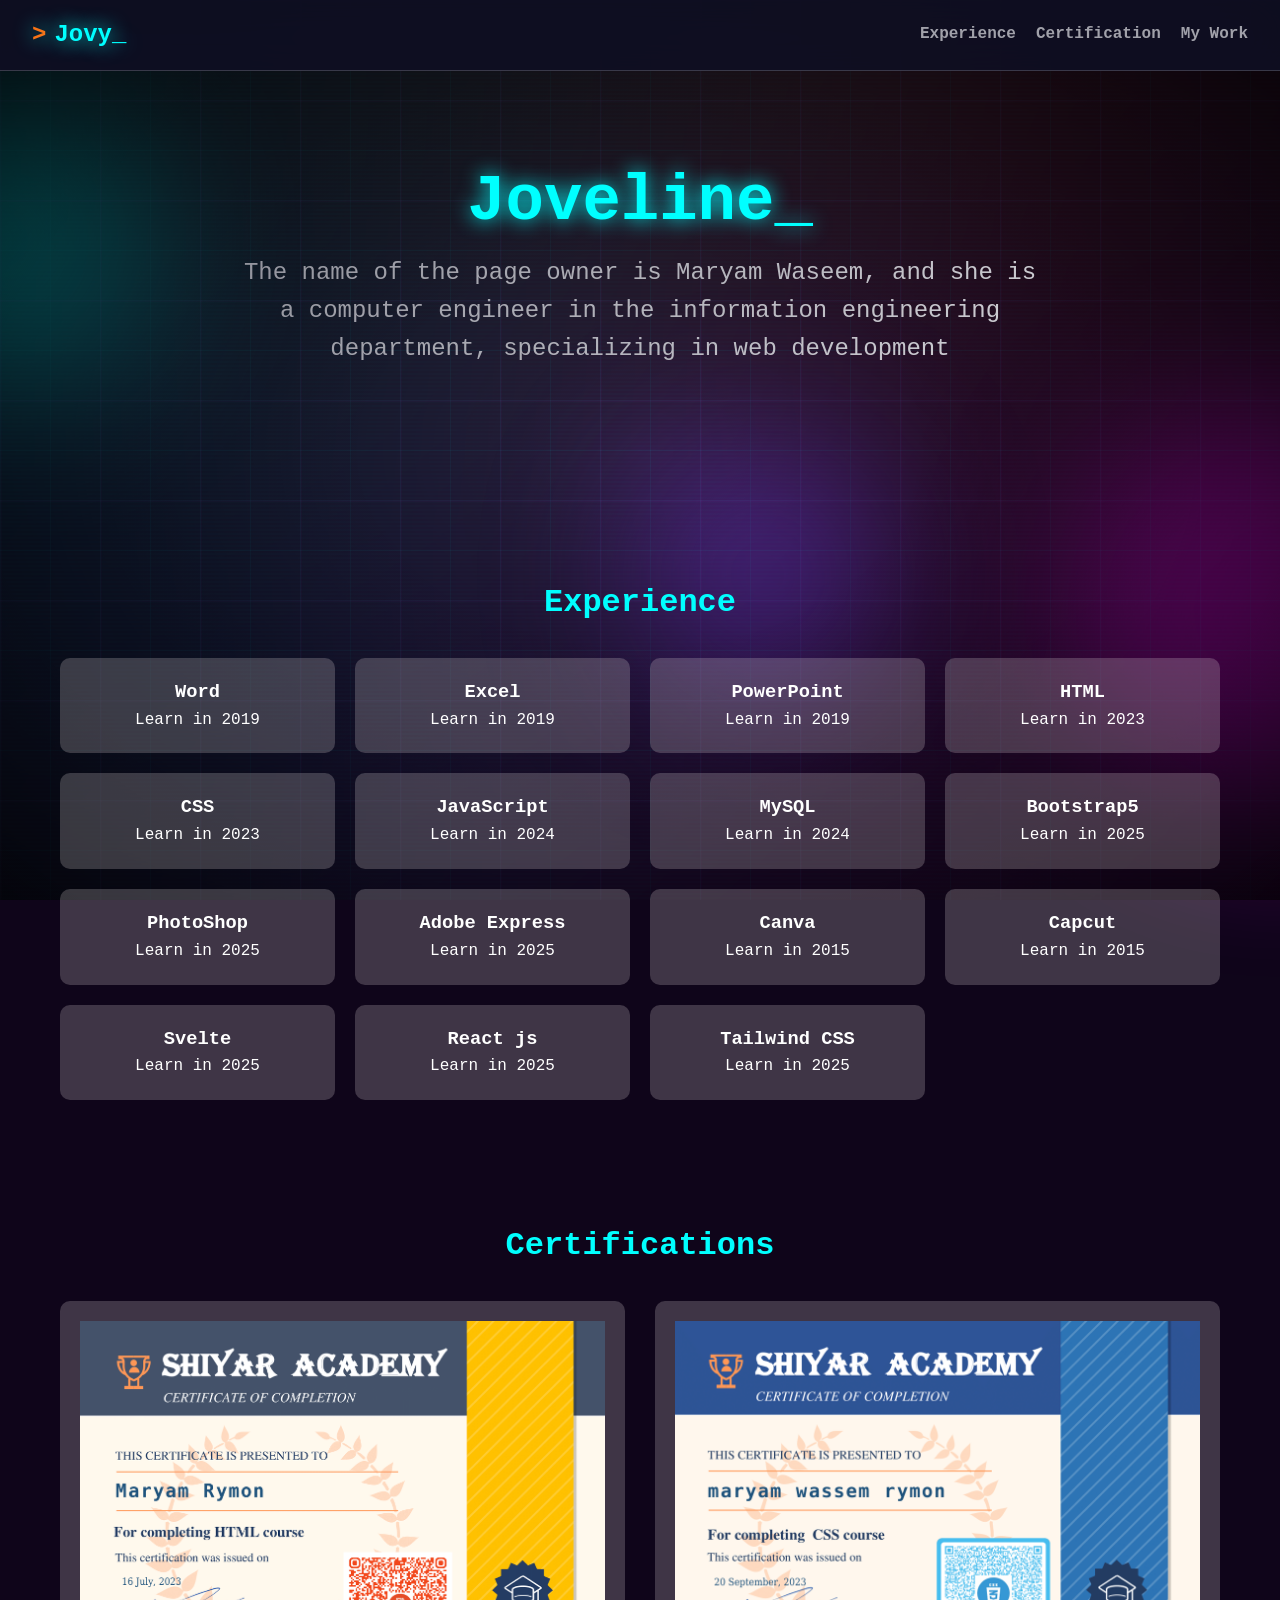
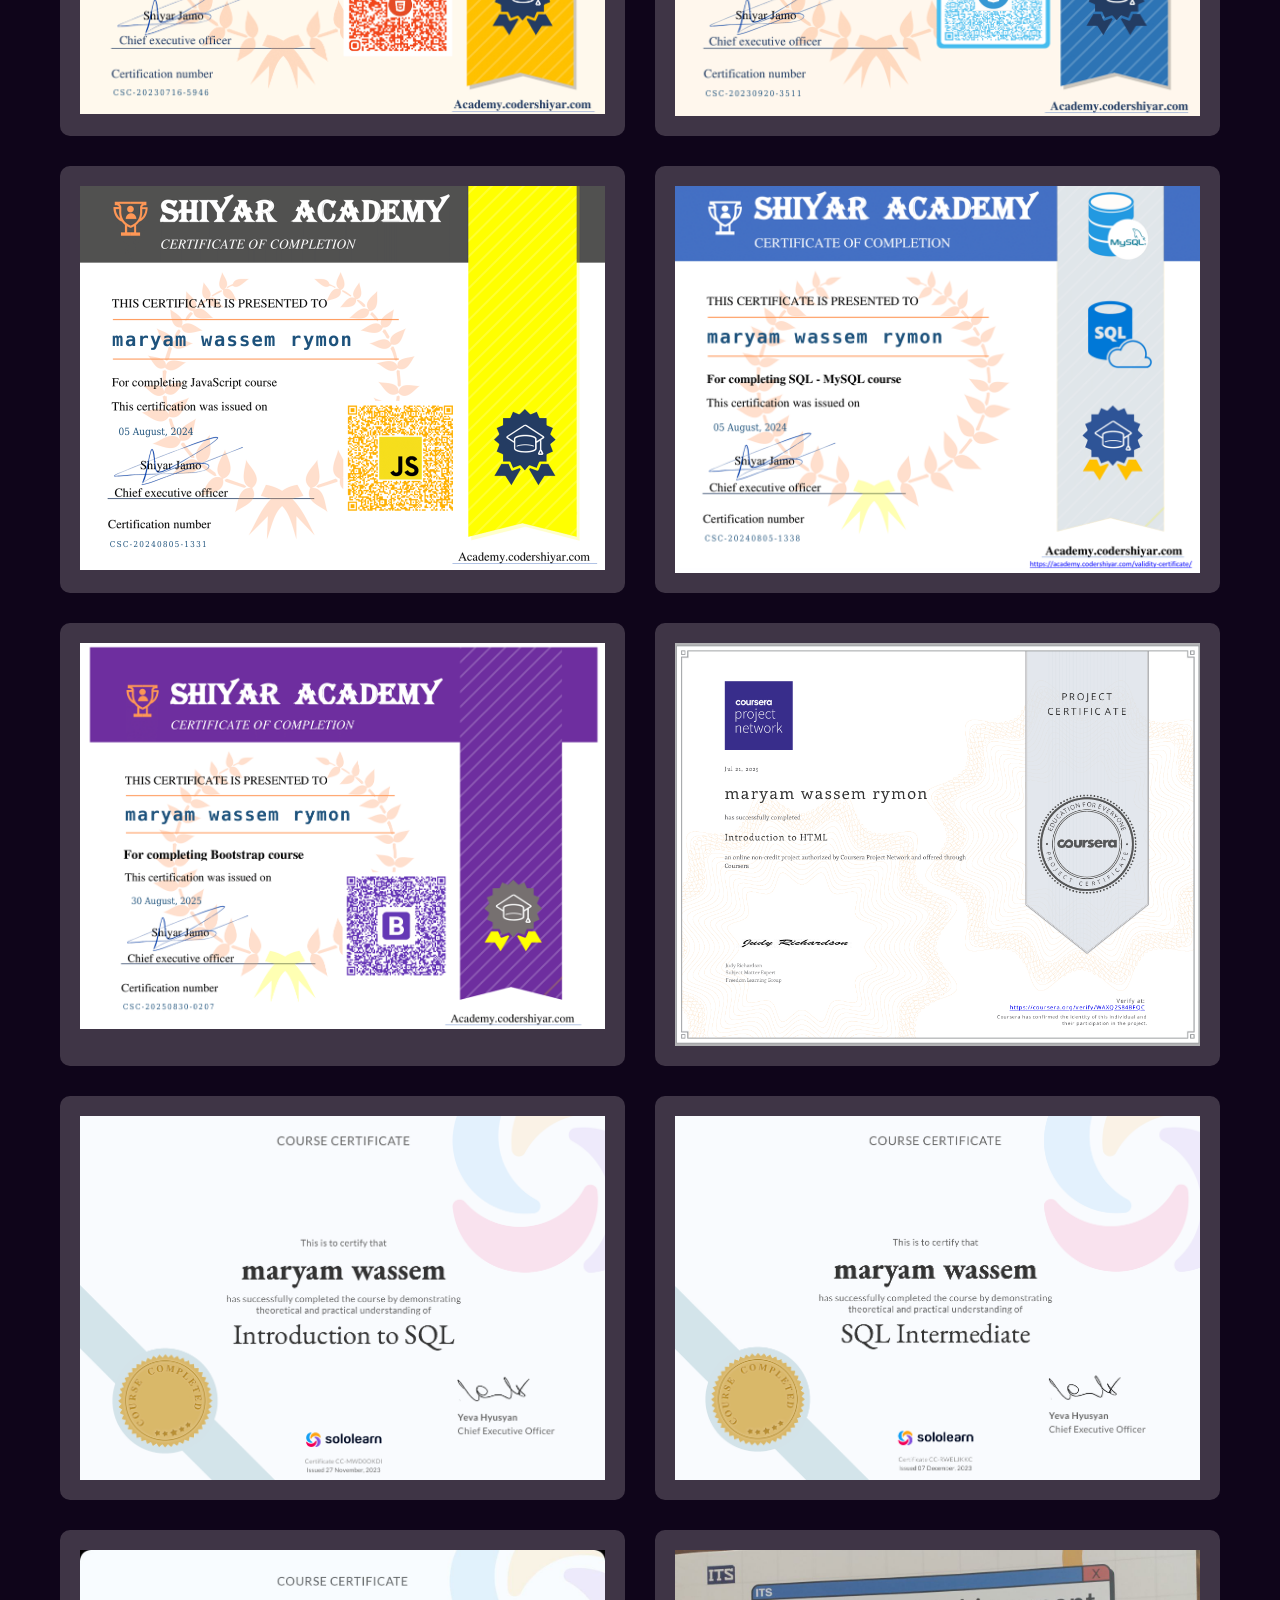
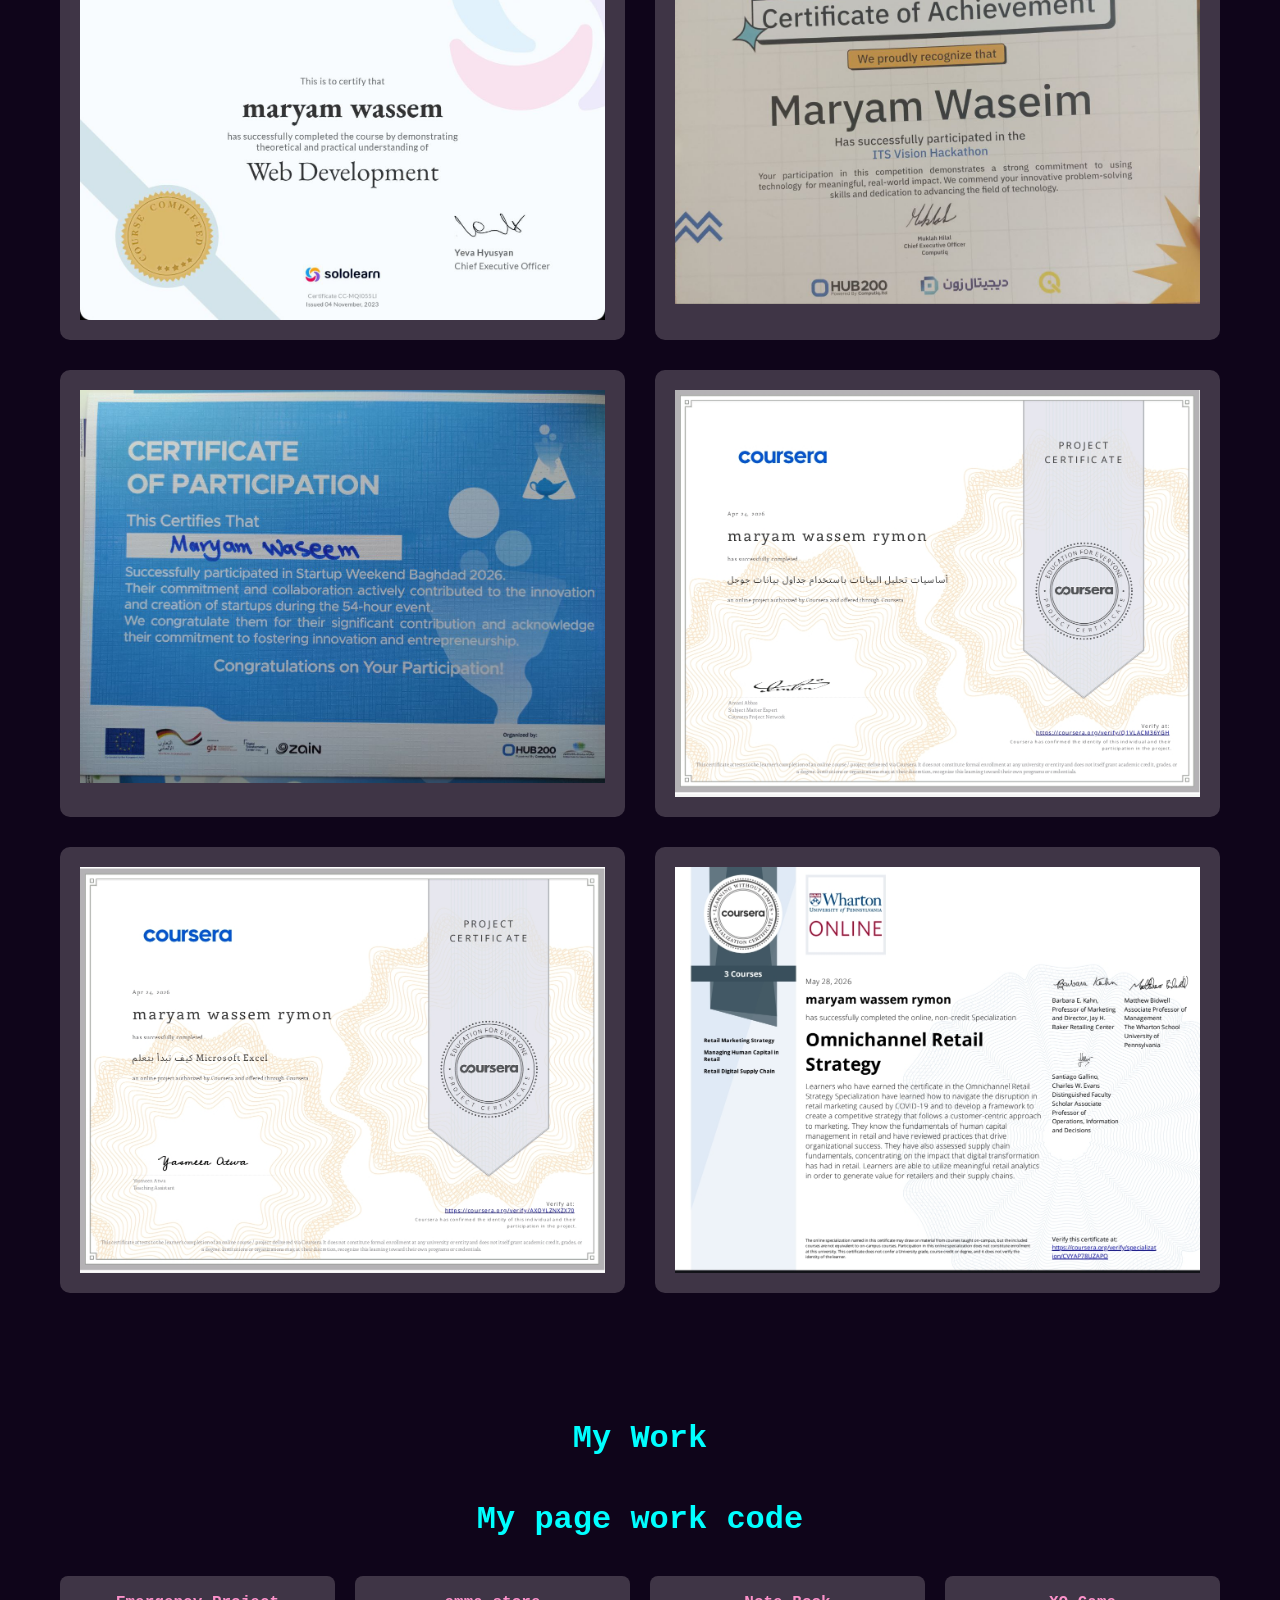
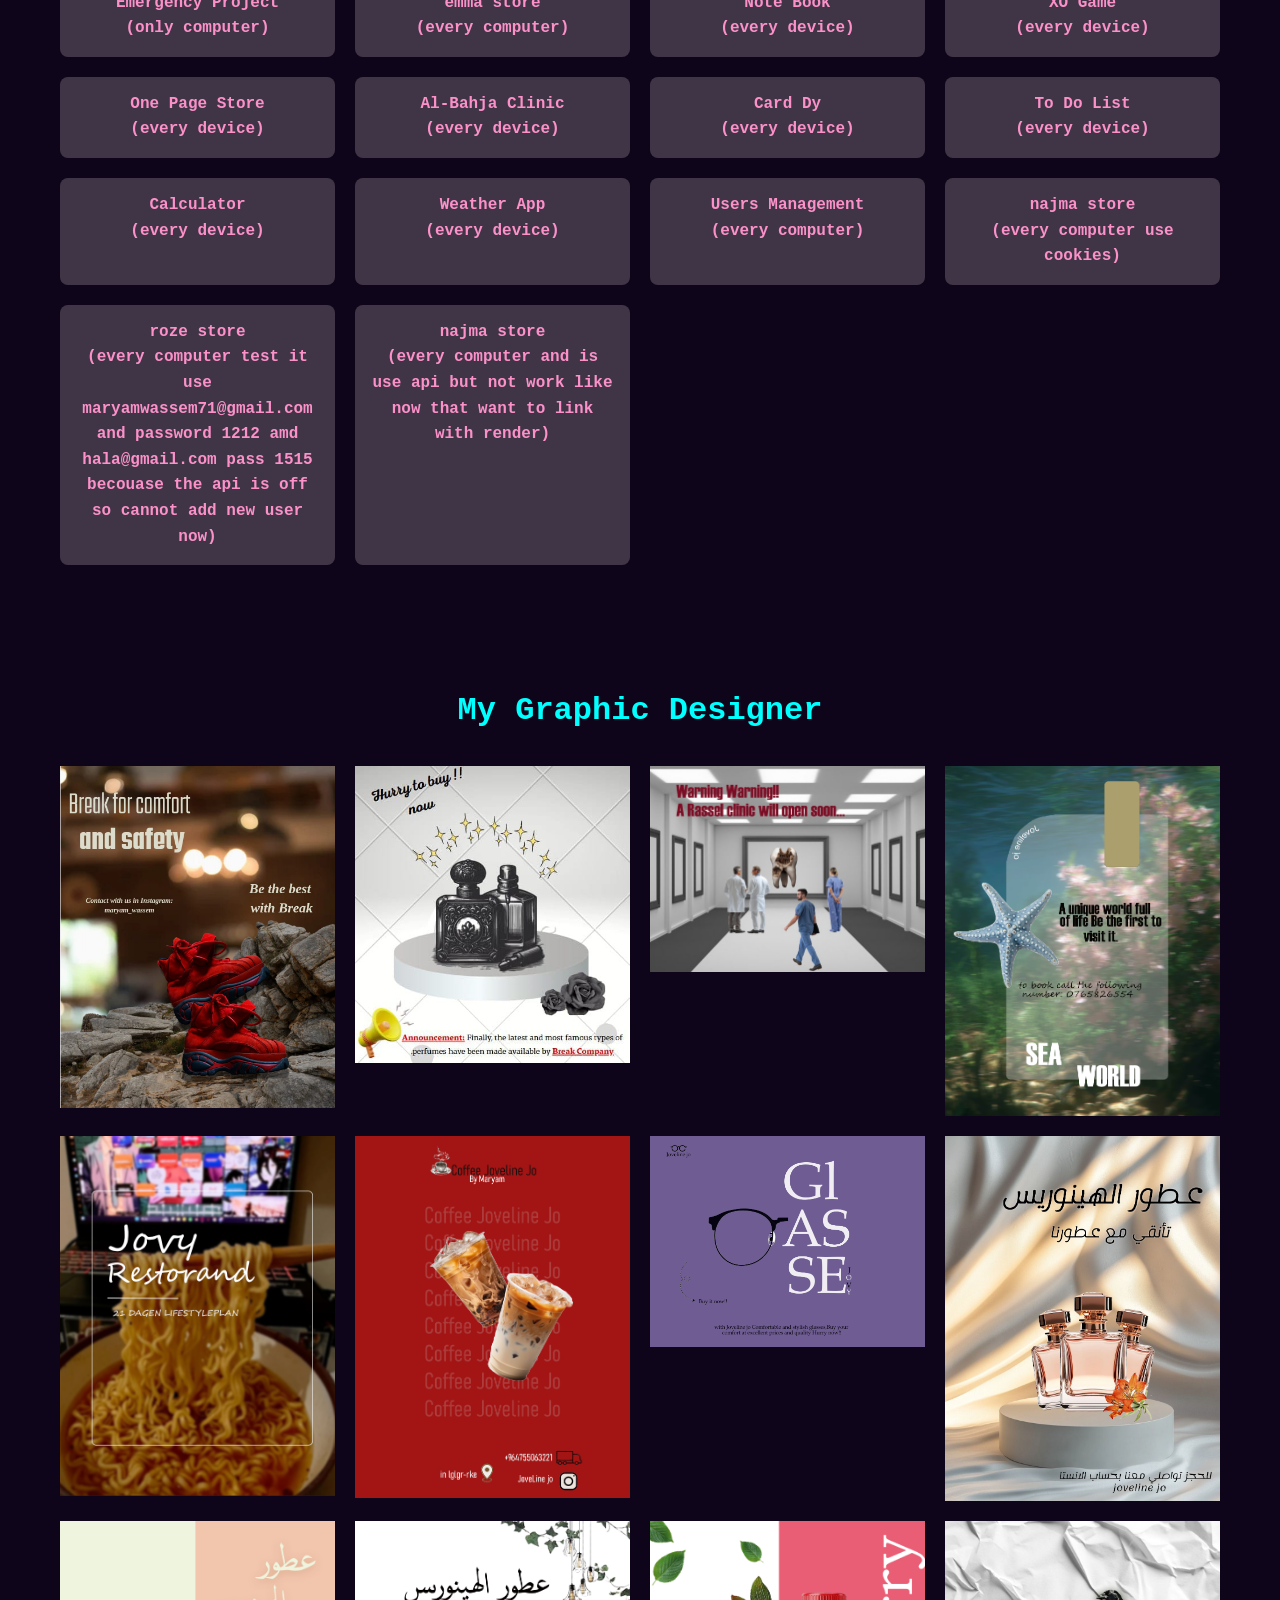
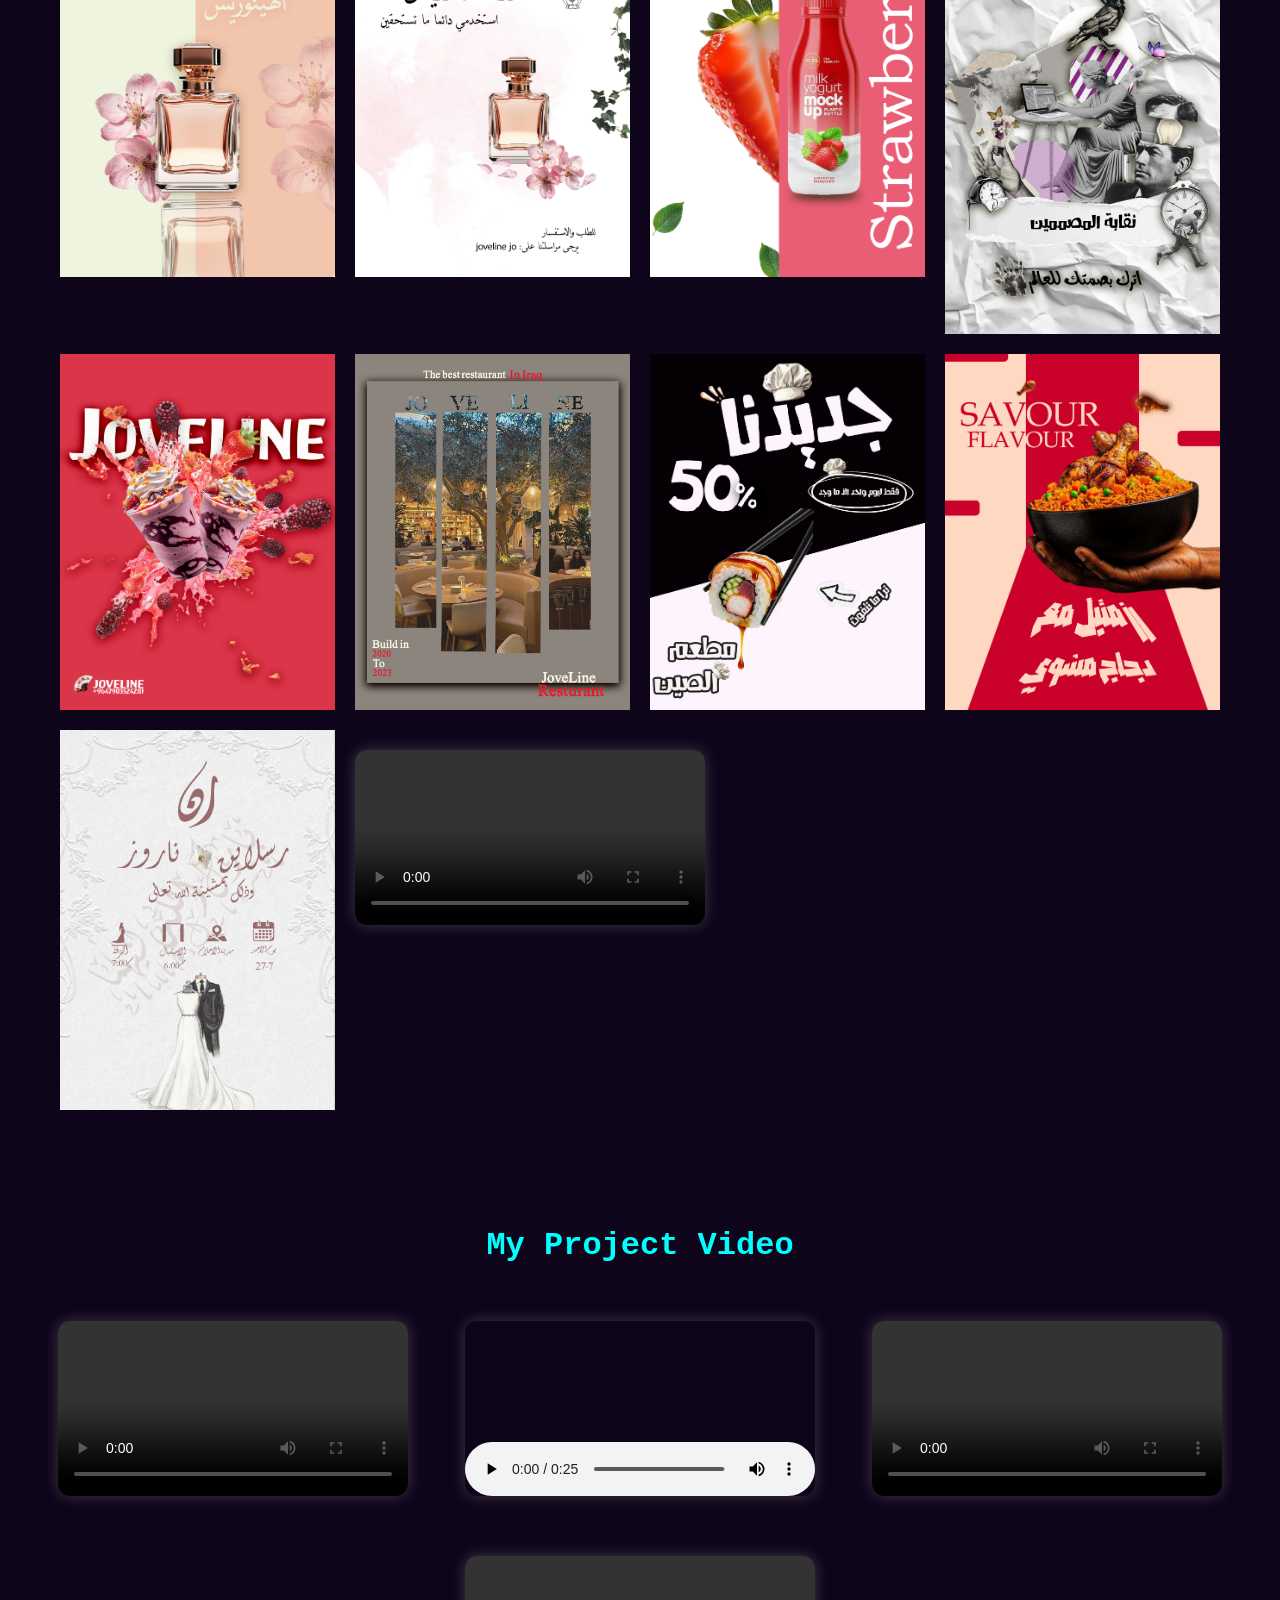
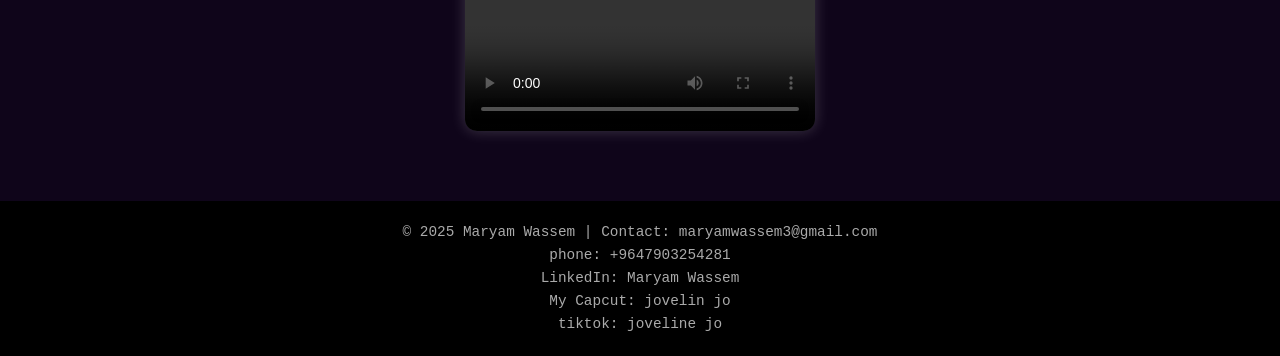
==== commit 34b6485e: "Update index.html" ====
--- a/index.html
+++ b/index.html
@@ -140,7 +140,7 @@
       <a href="https://wather-app-in-react.vercel.app/" class="contact-link">Weather App<br>(every device)</a>
       <a href="https://tibaly.vercel.app/" class="contact-link">Users Management<br>(every computer)</a>
       <a href="https://draken29.github.io/naj4/" class="contact-link">najma store <br>(every computer use cookies)</a>
-      <a href="https://roz2.vercel.app/" class="contact-link">roze store<br>(every computer)</a>
+      <a href="https://roz2.vercel.app/" class="contact-link">roze store<br>(every computer test it use maryamwassem71@gmail.com  and password 1212 amd hala@gmail.com pass 1515 becouase the api is off so cannot add new user now)</a>
       <a href="https://draken29.github.io/naj3/" class="contact-link">najma store <br>(every computer and is use api but not work like now that want to link with render)</a>
       
     </div>
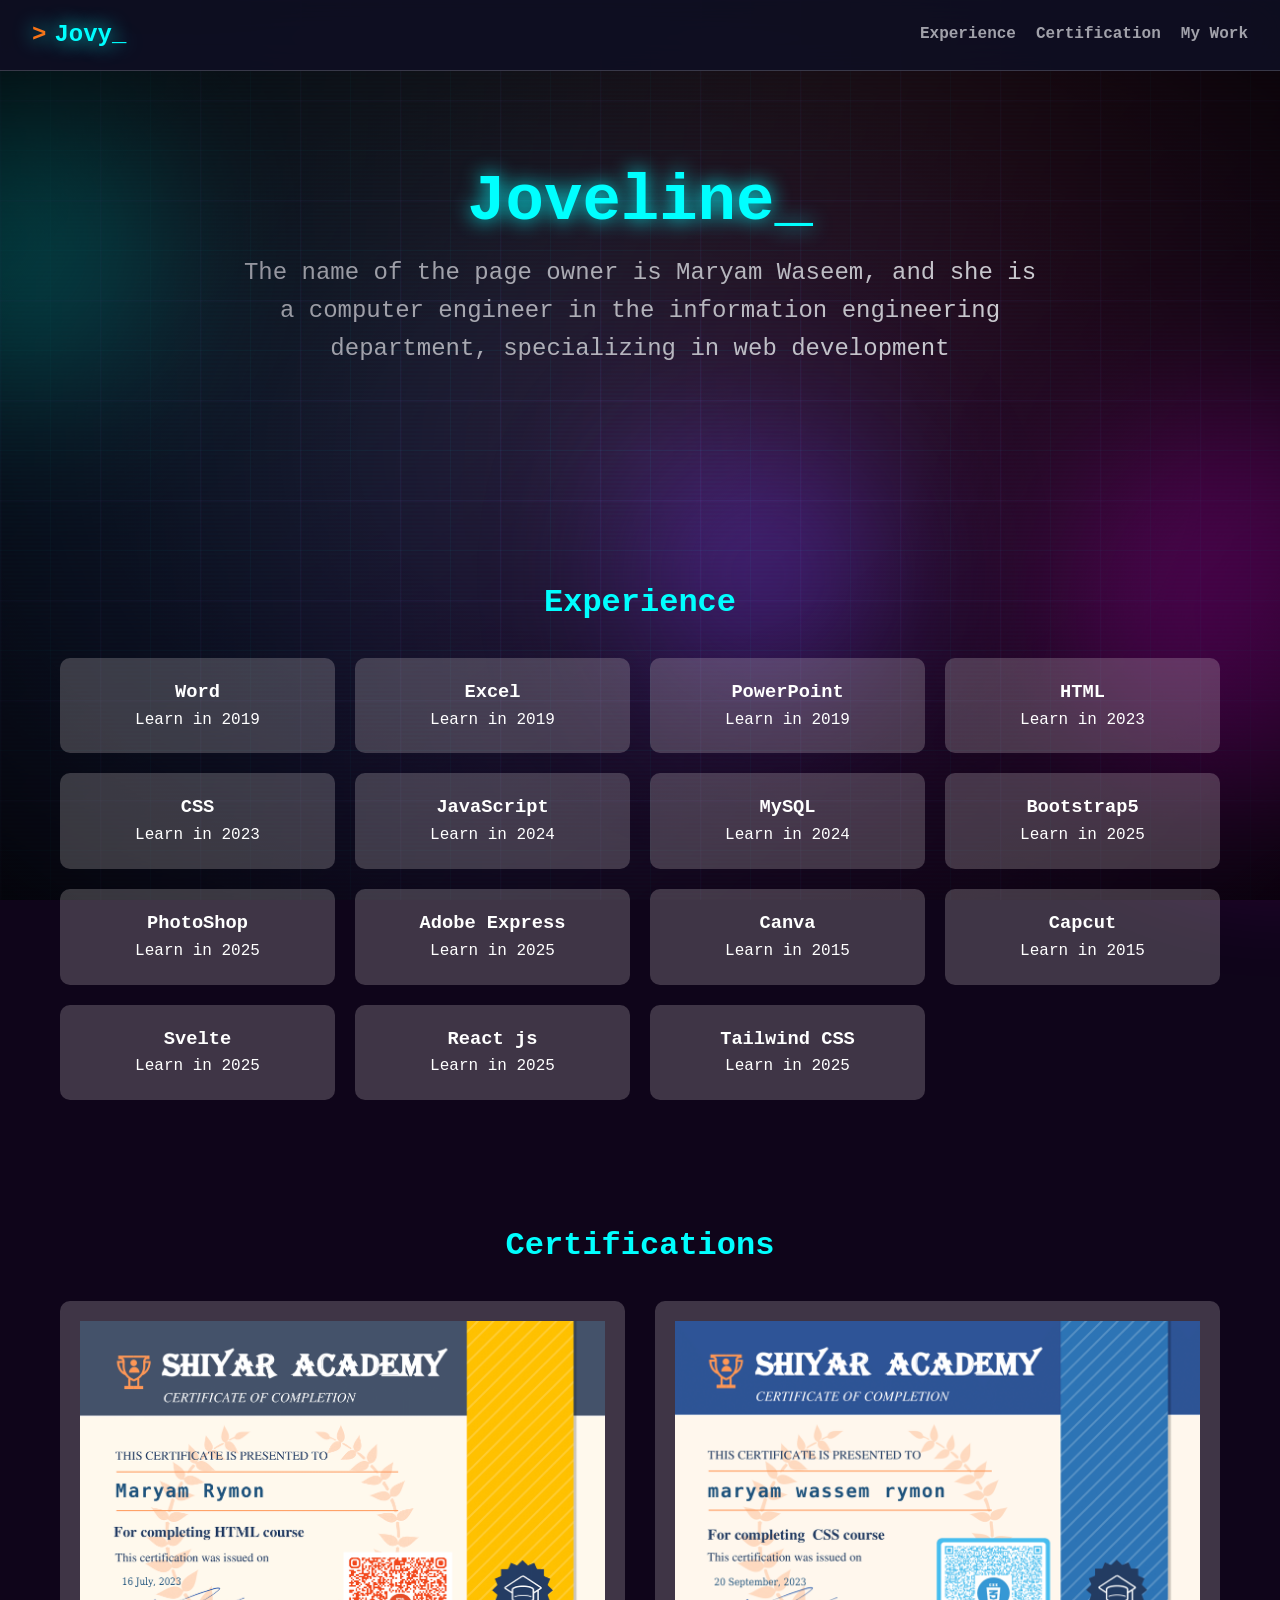
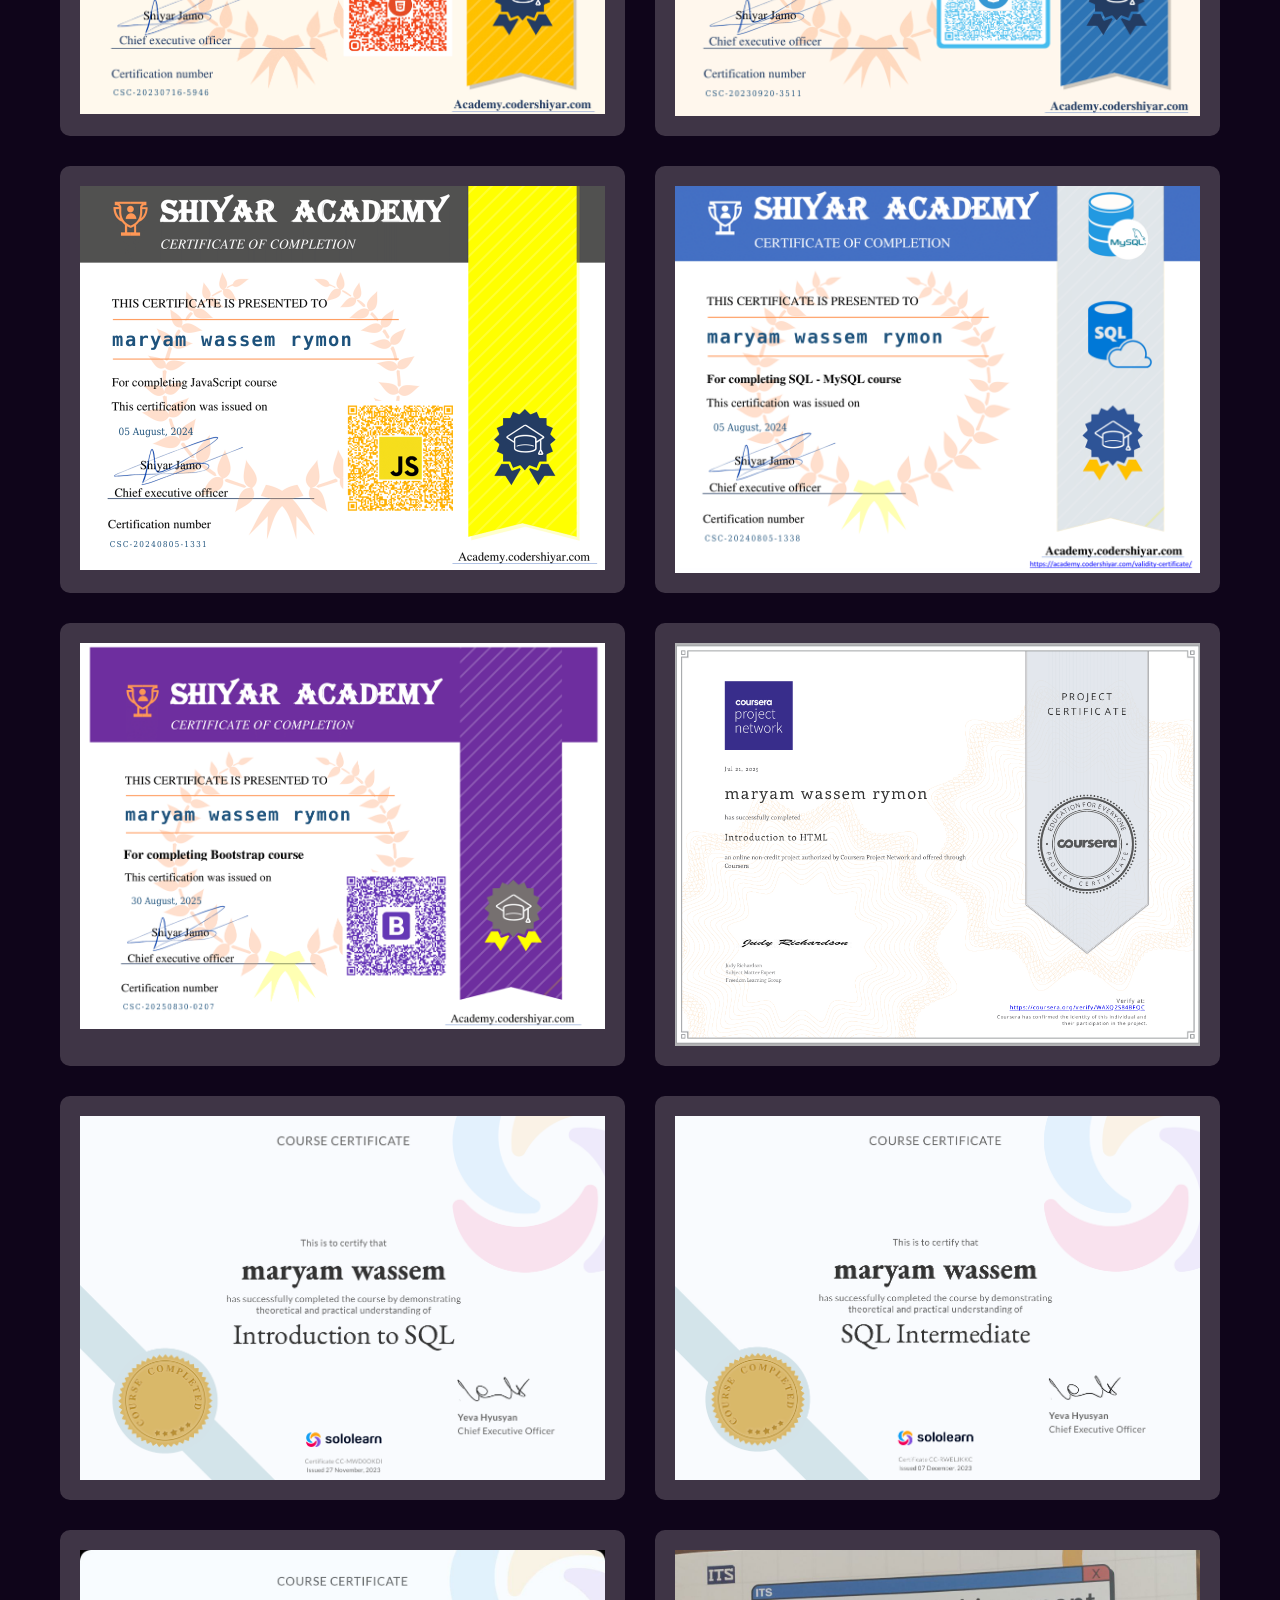
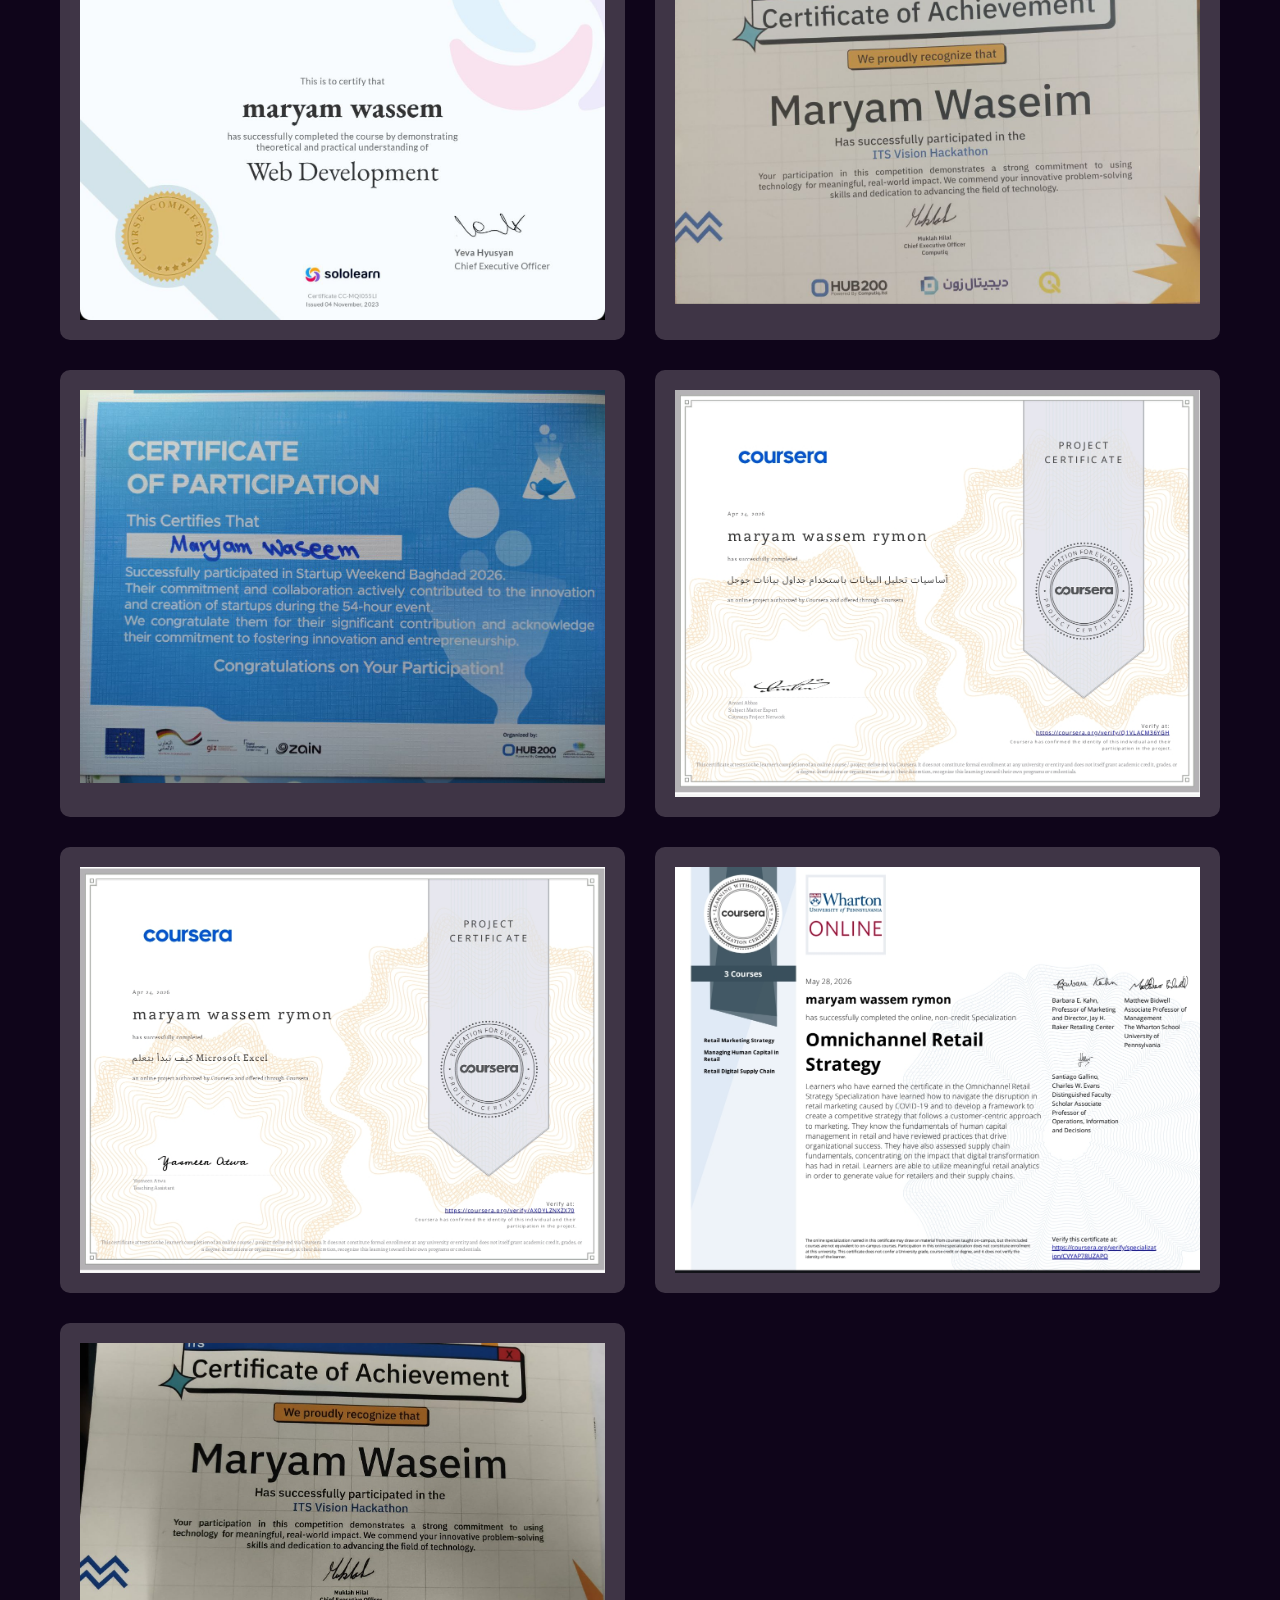
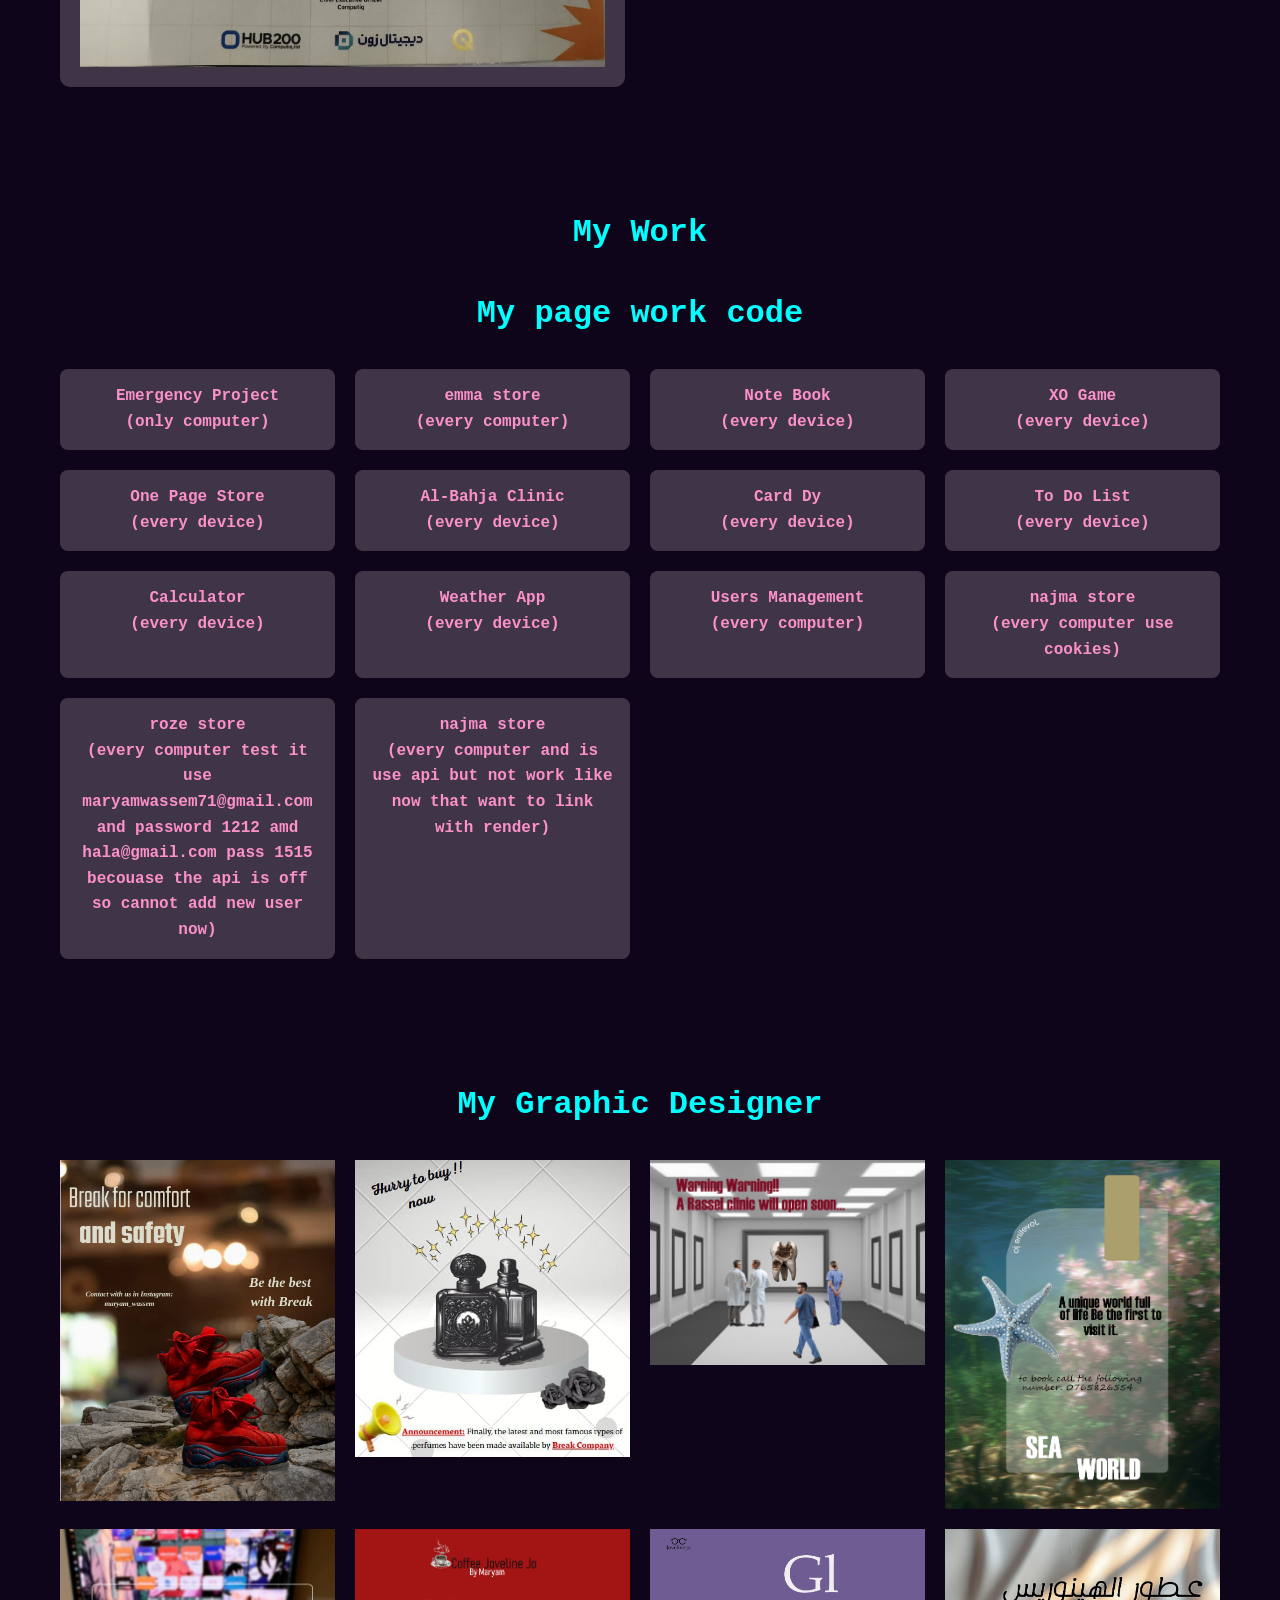
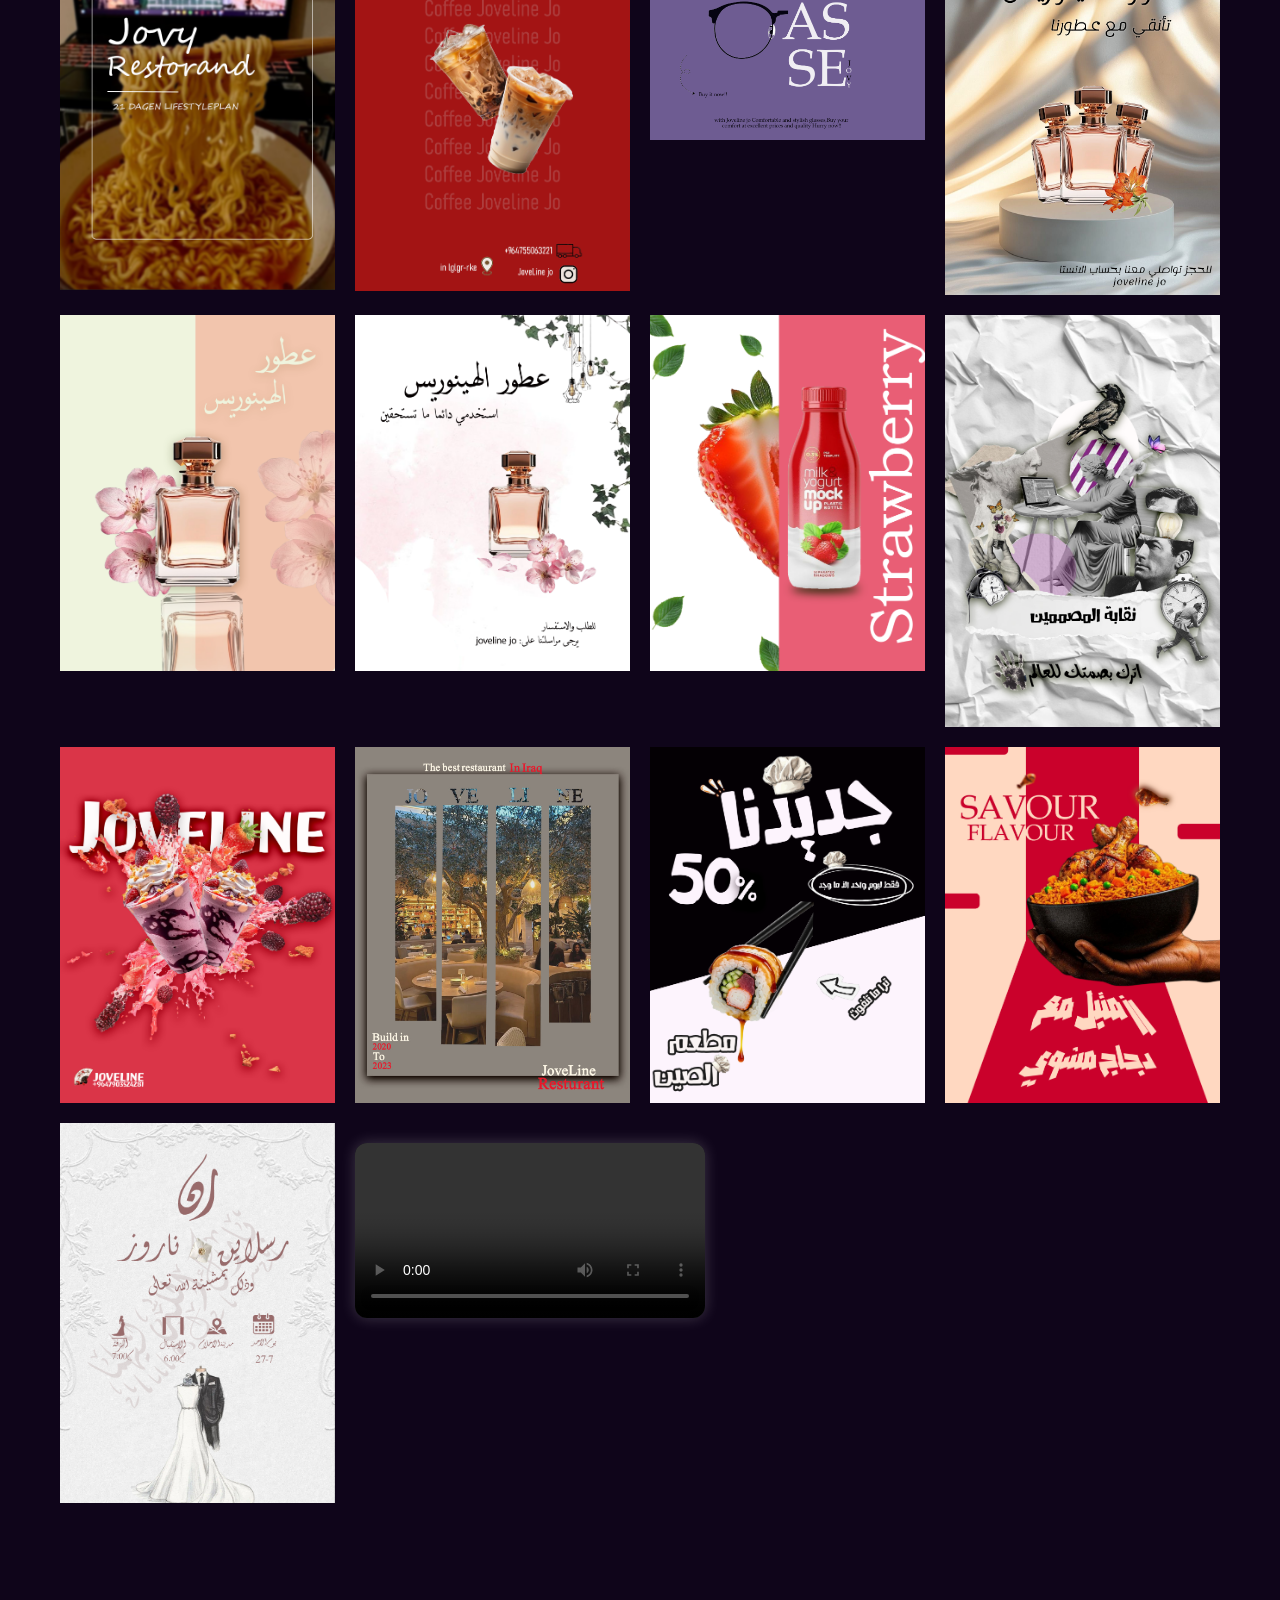
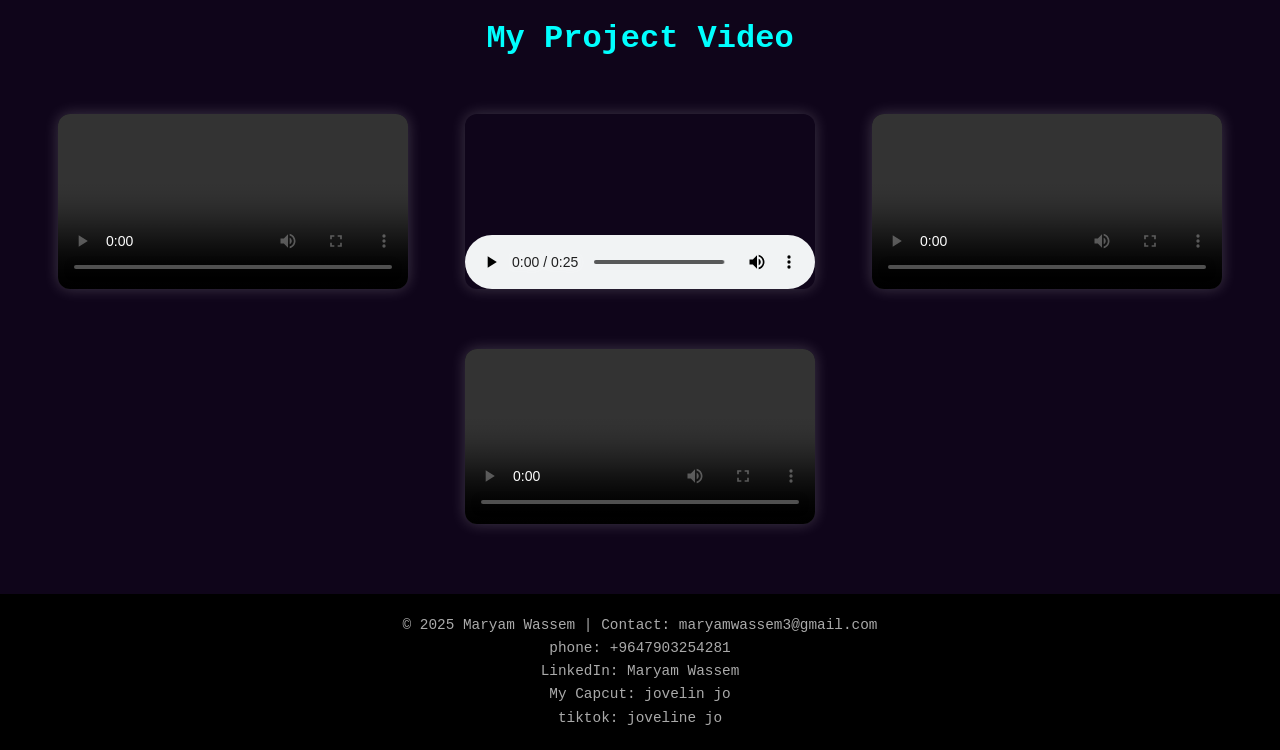
==== commit 8e5b07f8: "Update index.html" ====
--- a/index.html
+++ b/index.html
@@ -120,6 +120,7 @@
       <div class="card"><img src="Screenshot_2026-05-12-10-31-24-859_com.mi.globalbrowser-edit.jpg" ></div>
       <div class="card"><img src="Screenshot_2026-05-12-10-32-04-315_com.mi.globalbrowser-edit.jpg"></div>
       <div class="card"><img src="Screenshot_2026-05-28-19-27-36-324_com.android.chrome-edit.jpg"></div>
+      <div class="card"><img src="WhatsApp Image 2026-09-02 at 2.32.15 AM.jpeg"></div>
     </div>
   </section>
 
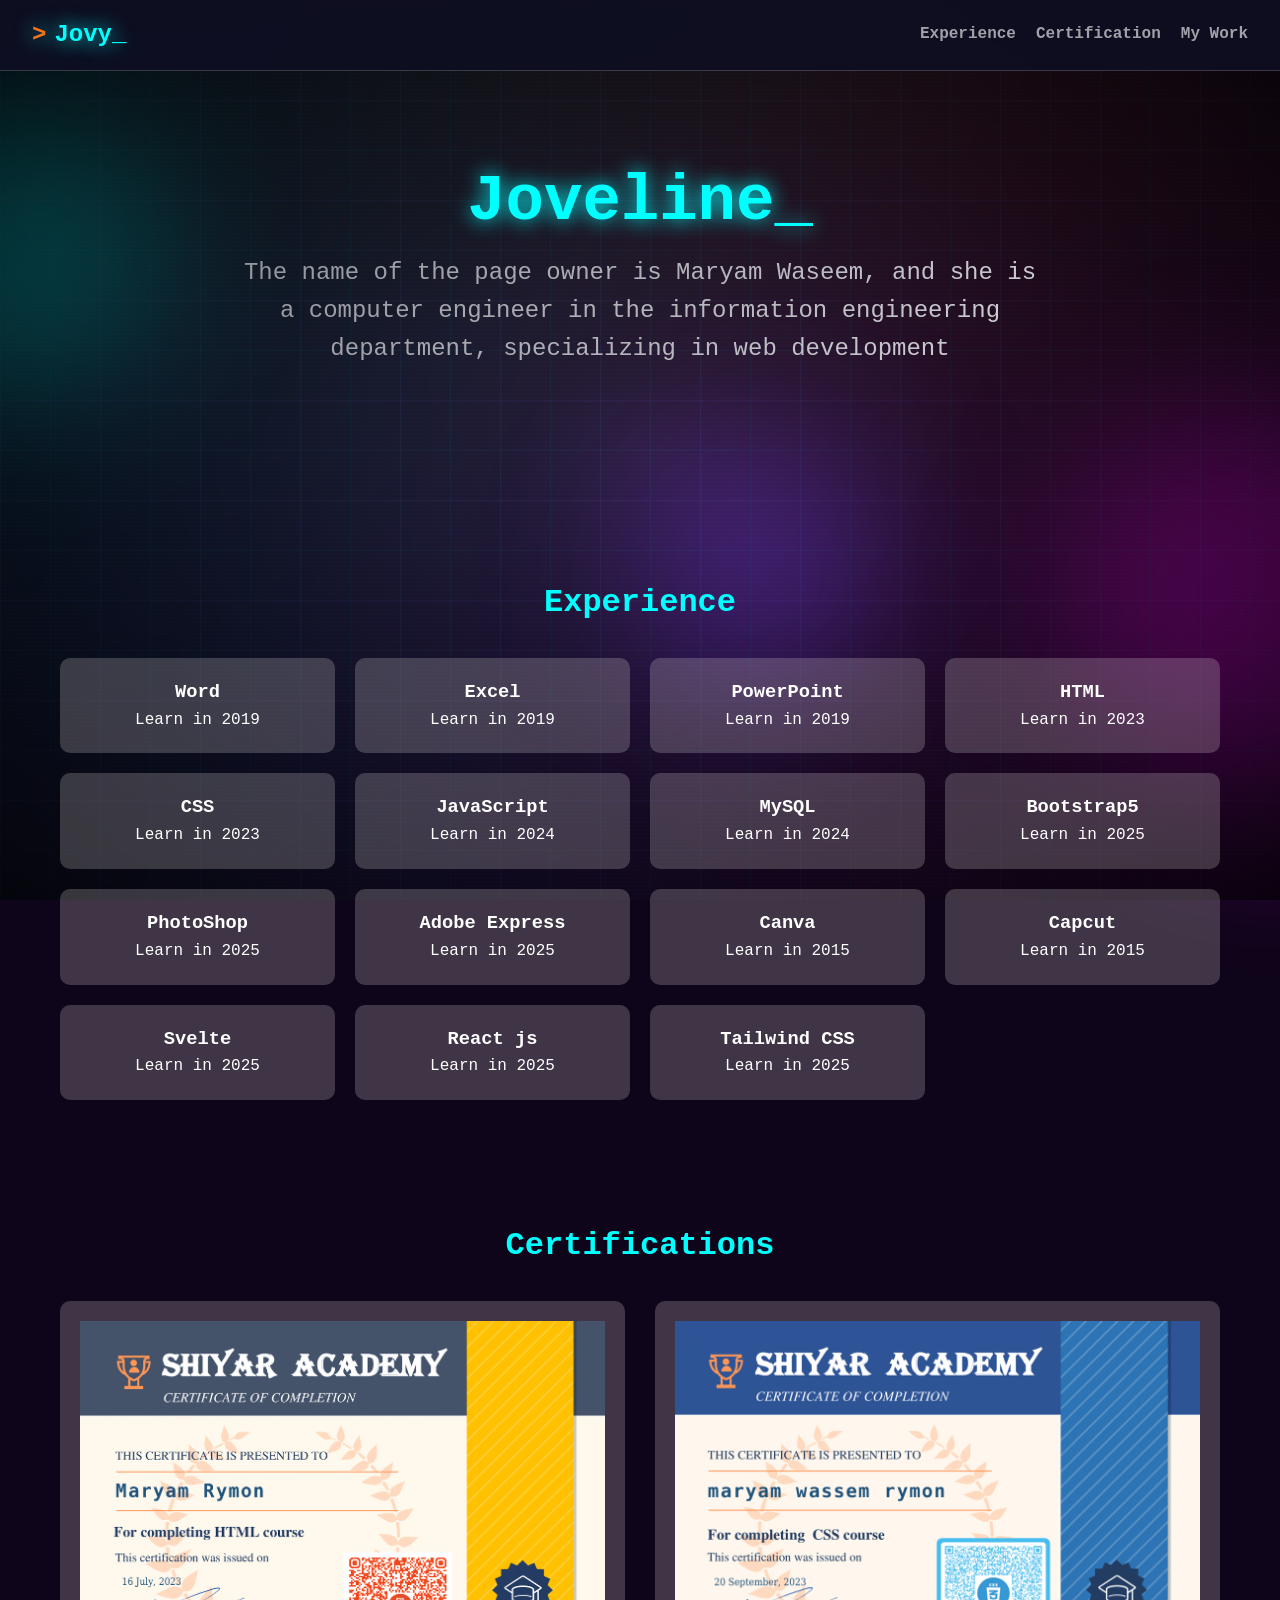
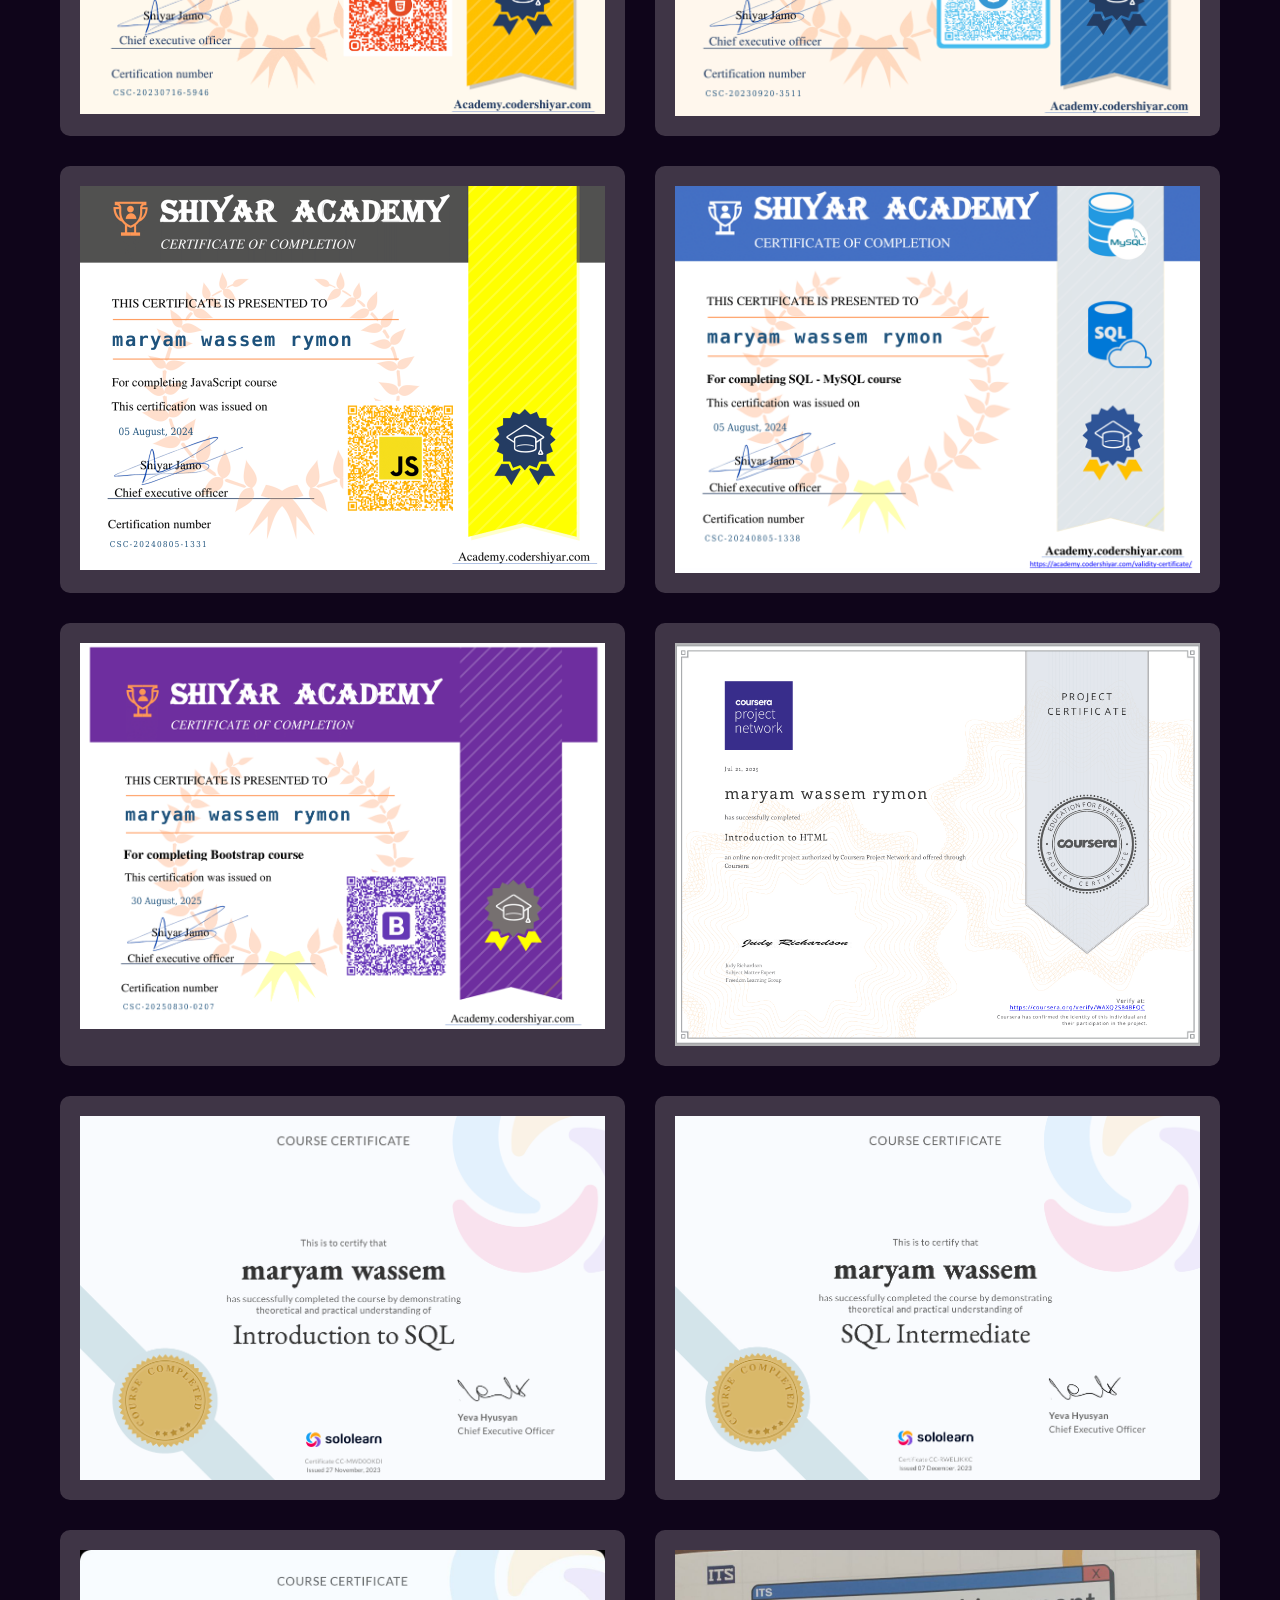
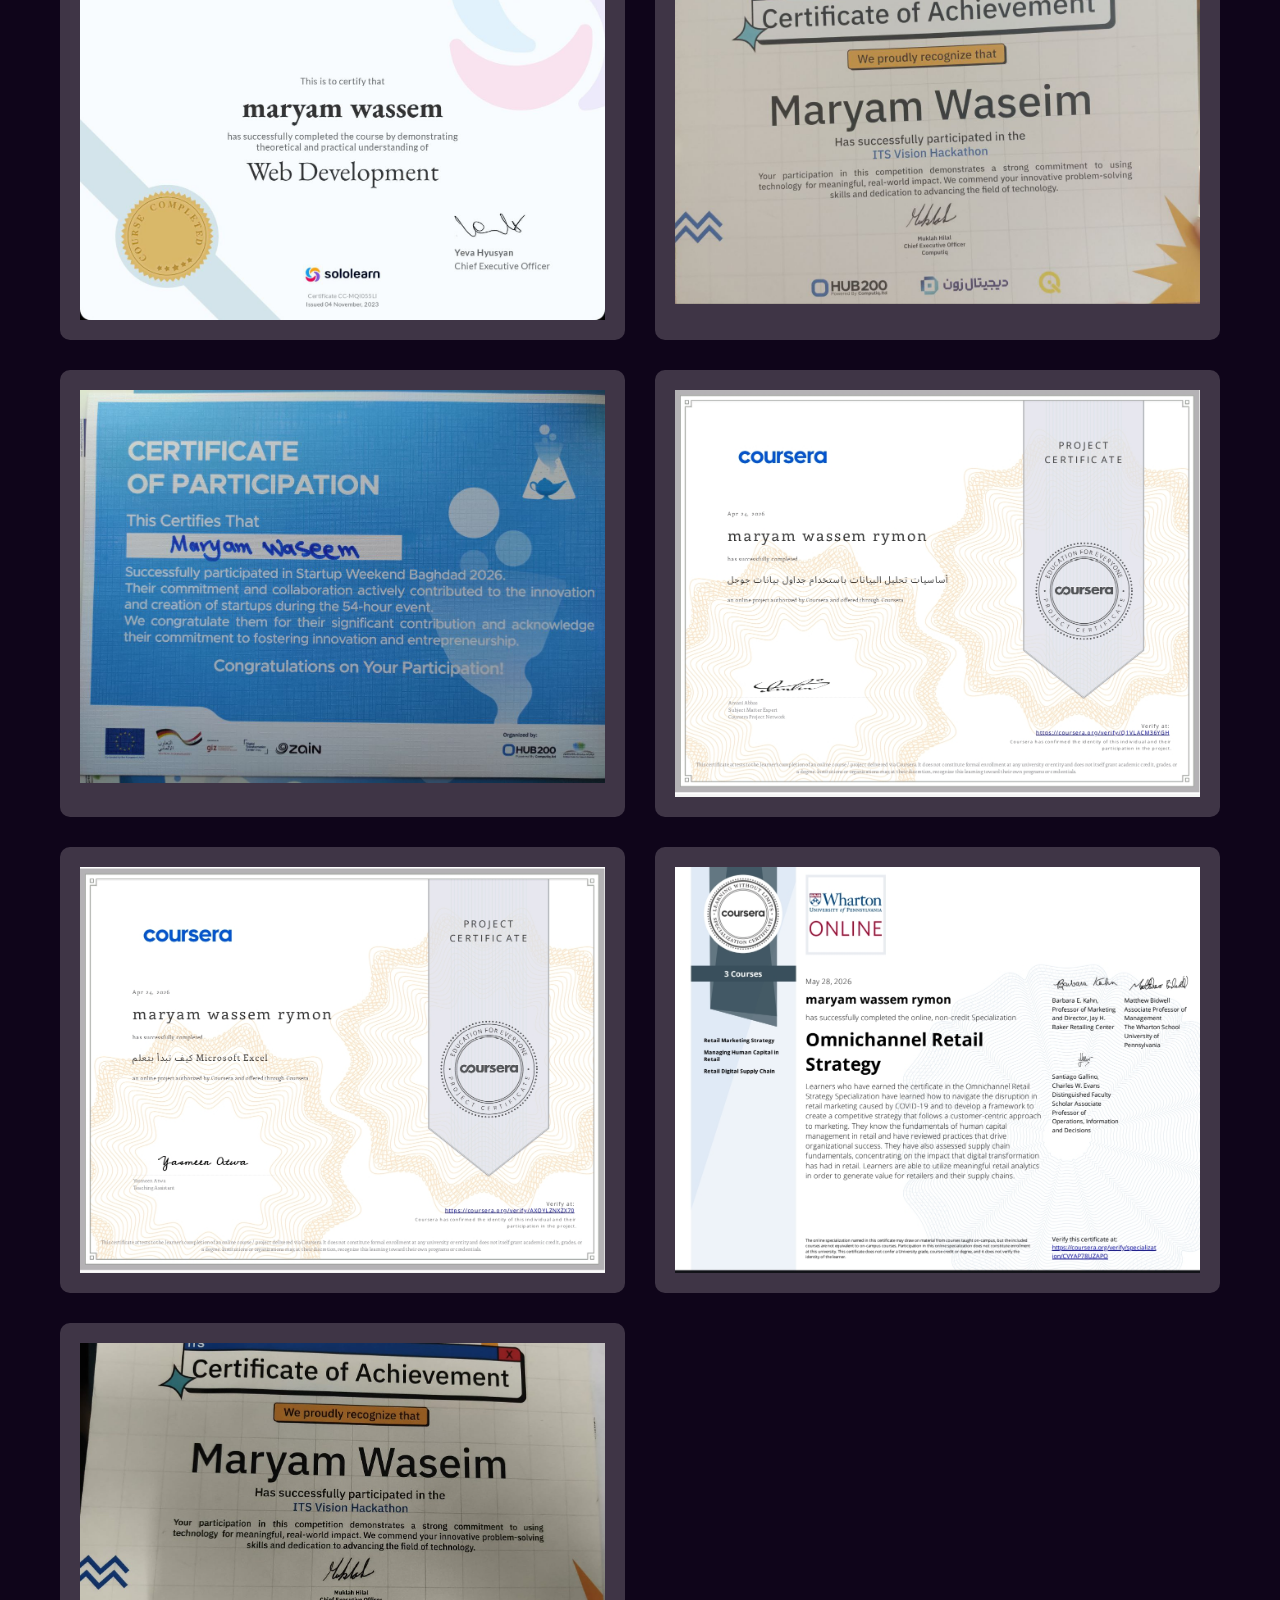
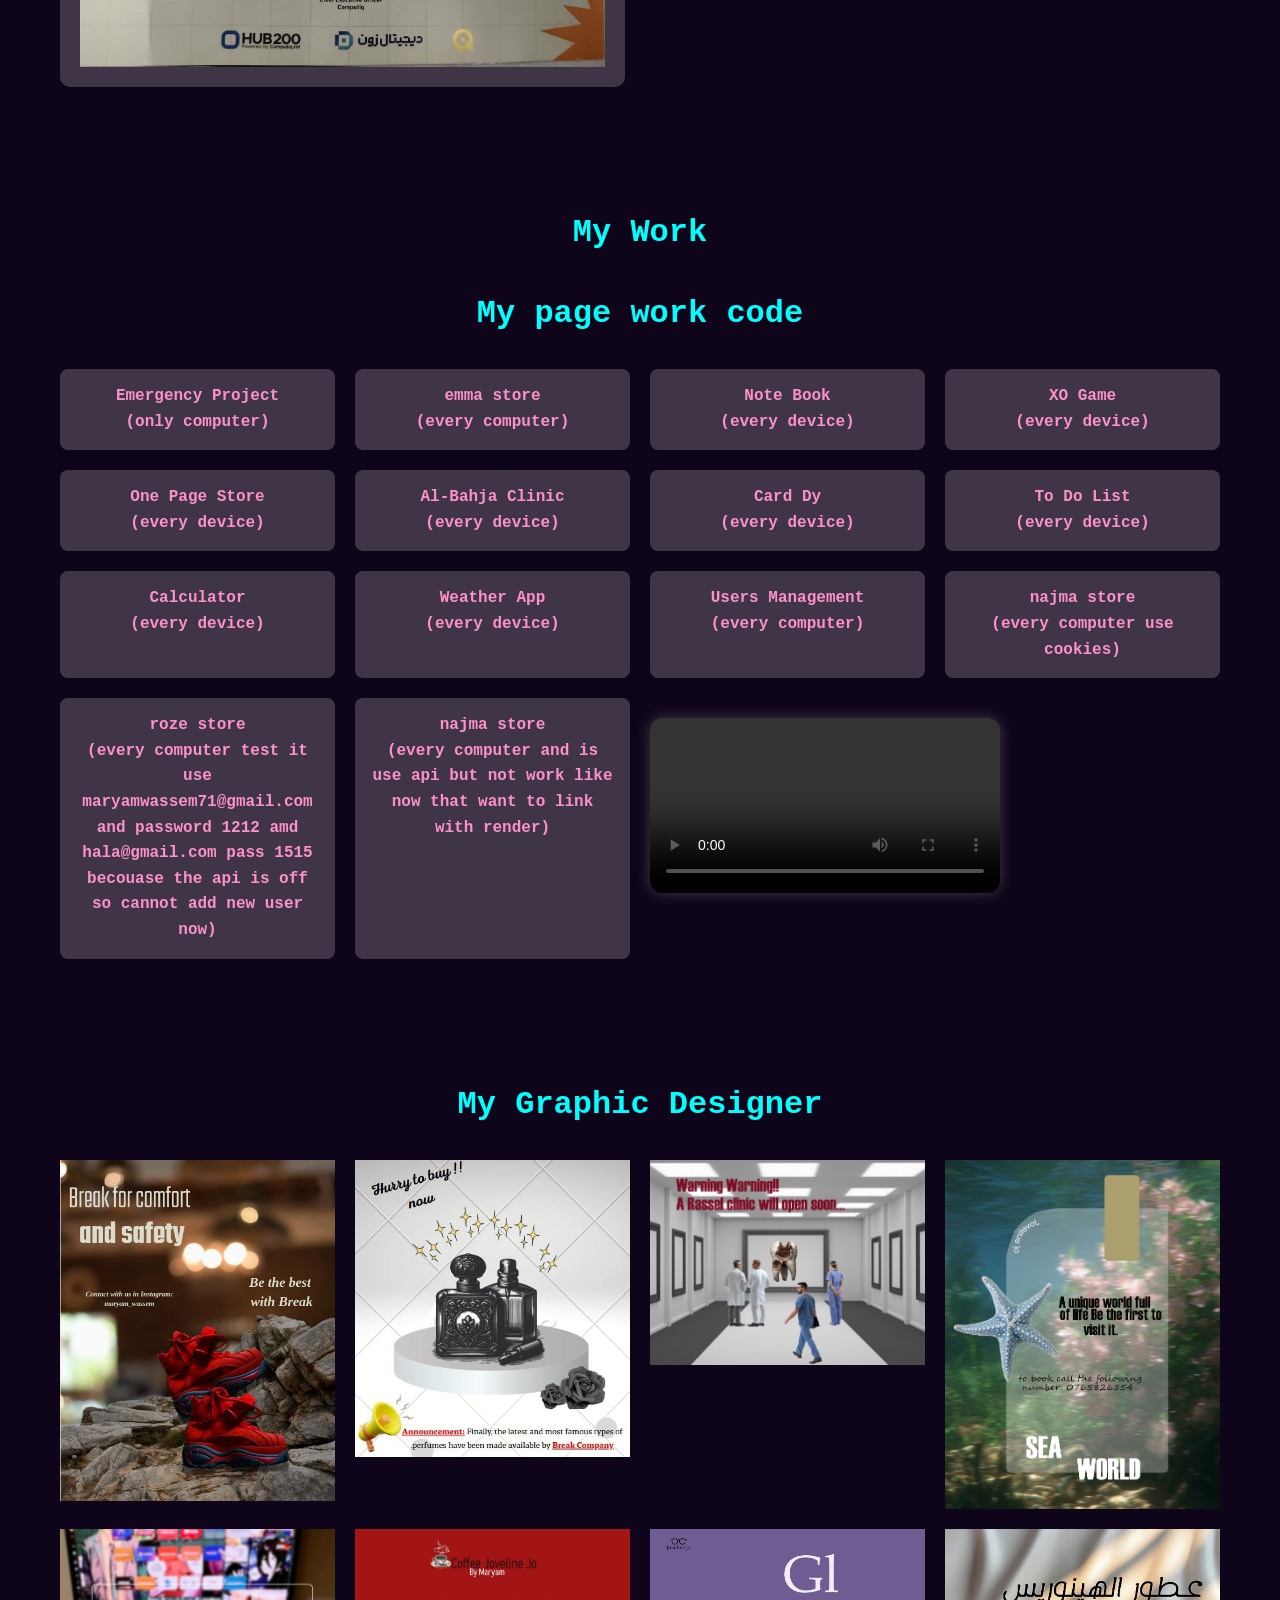
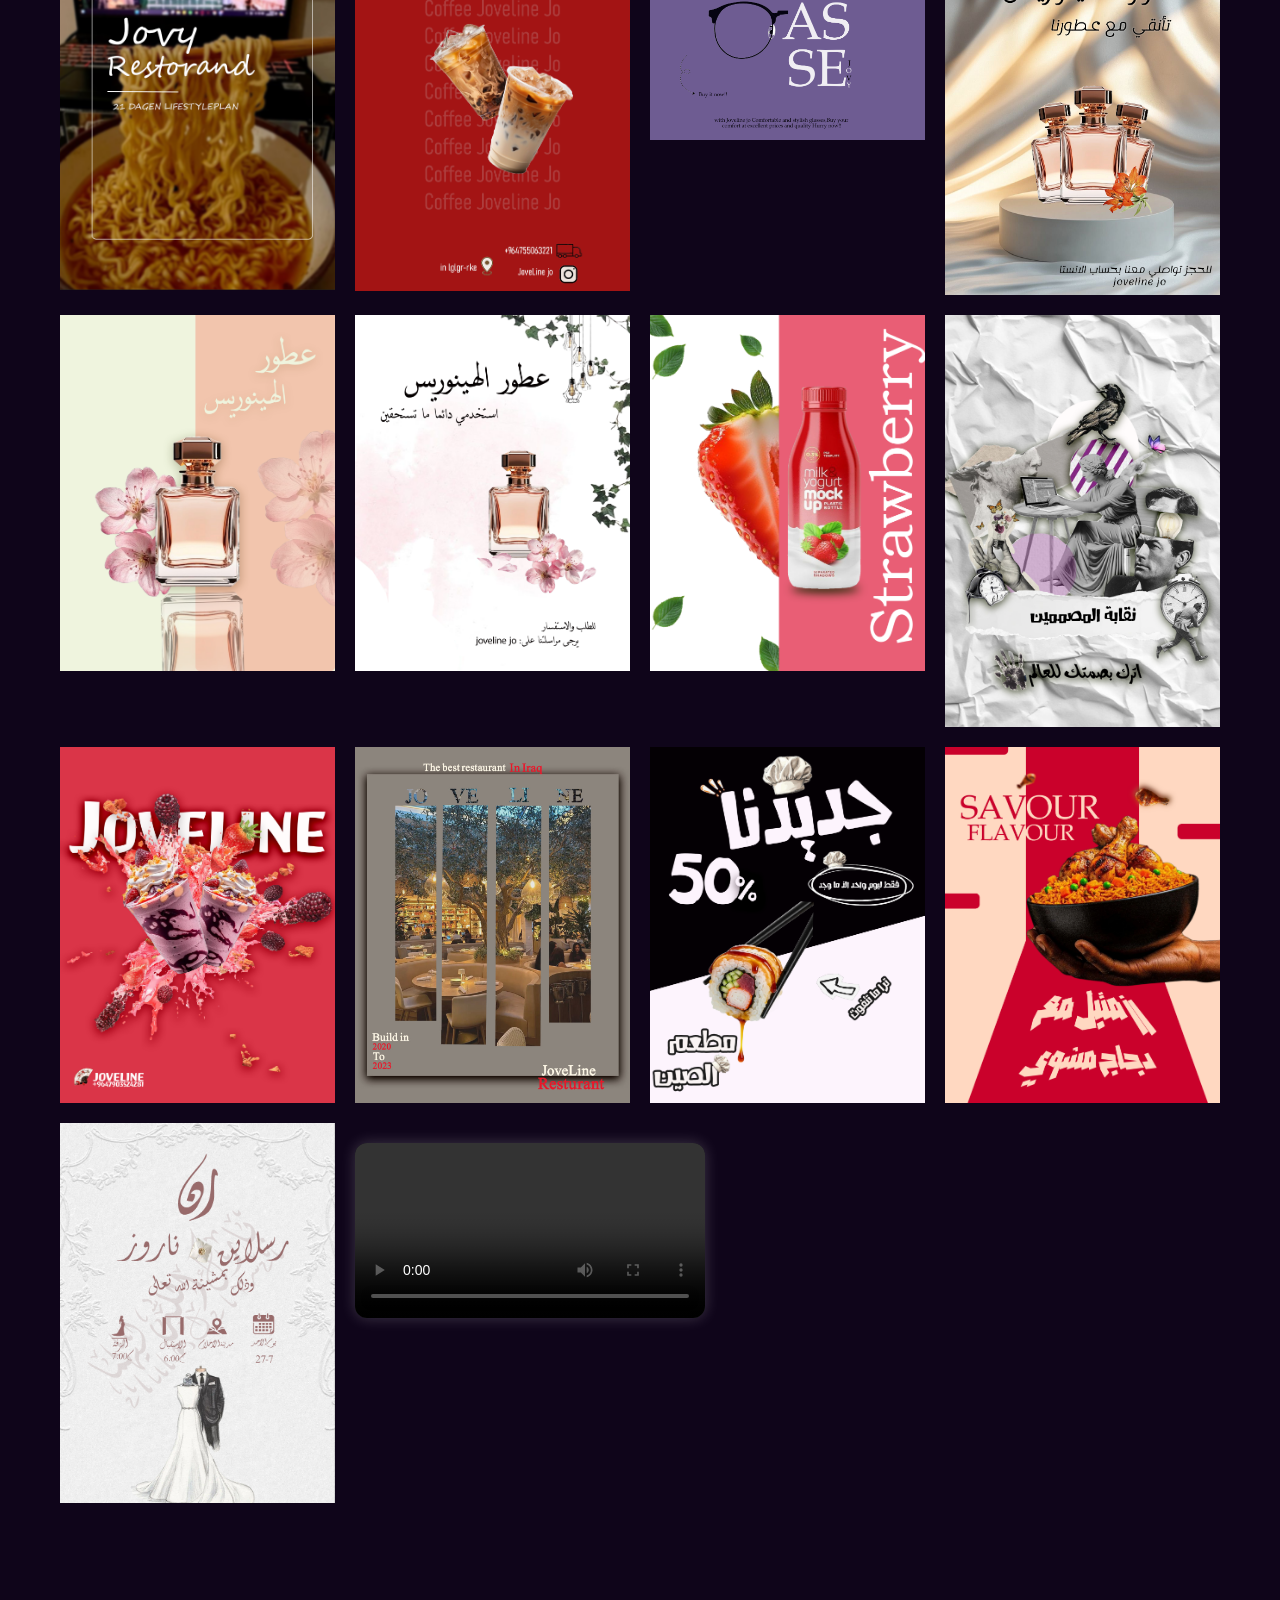
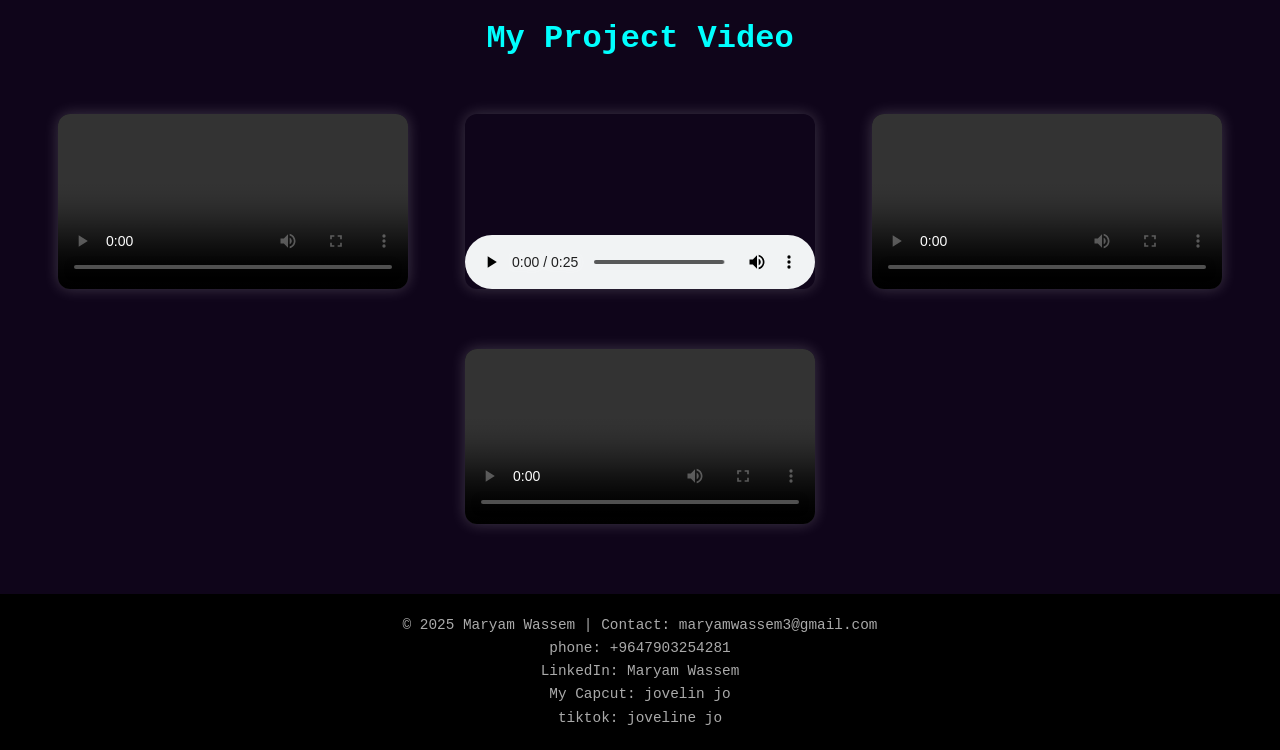
==== commit e84af891: "Update index.html" ====
--- a/index.html
+++ b/index.html
@@ -143,7 +143,7 @@
       <a href="https://draken29.github.io/naj4/" class="contact-link">najma store <br>(every computer use cookies)</a>
       <a href="https://roz2.vercel.app/" class="contact-link">roze store<br>(every computer test it use maryamwassem71@gmail.com  and password 1212 amd hala@gmail.com pass 1515 becouase the api is off so cannot add new user now)</a>
       <a href="https://draken29.github.io/naj3/" class="contact-link">najma store <br>(every computer and is use api but not work like now that want to link with render)</a>
-      
+      <video class="video-card" src="https://github.com/Draken29/my_web_page/releases/download/v1.0.0/2026-09-02.15-17-30.mp4" controls></video>
     </div>
   </section>
       
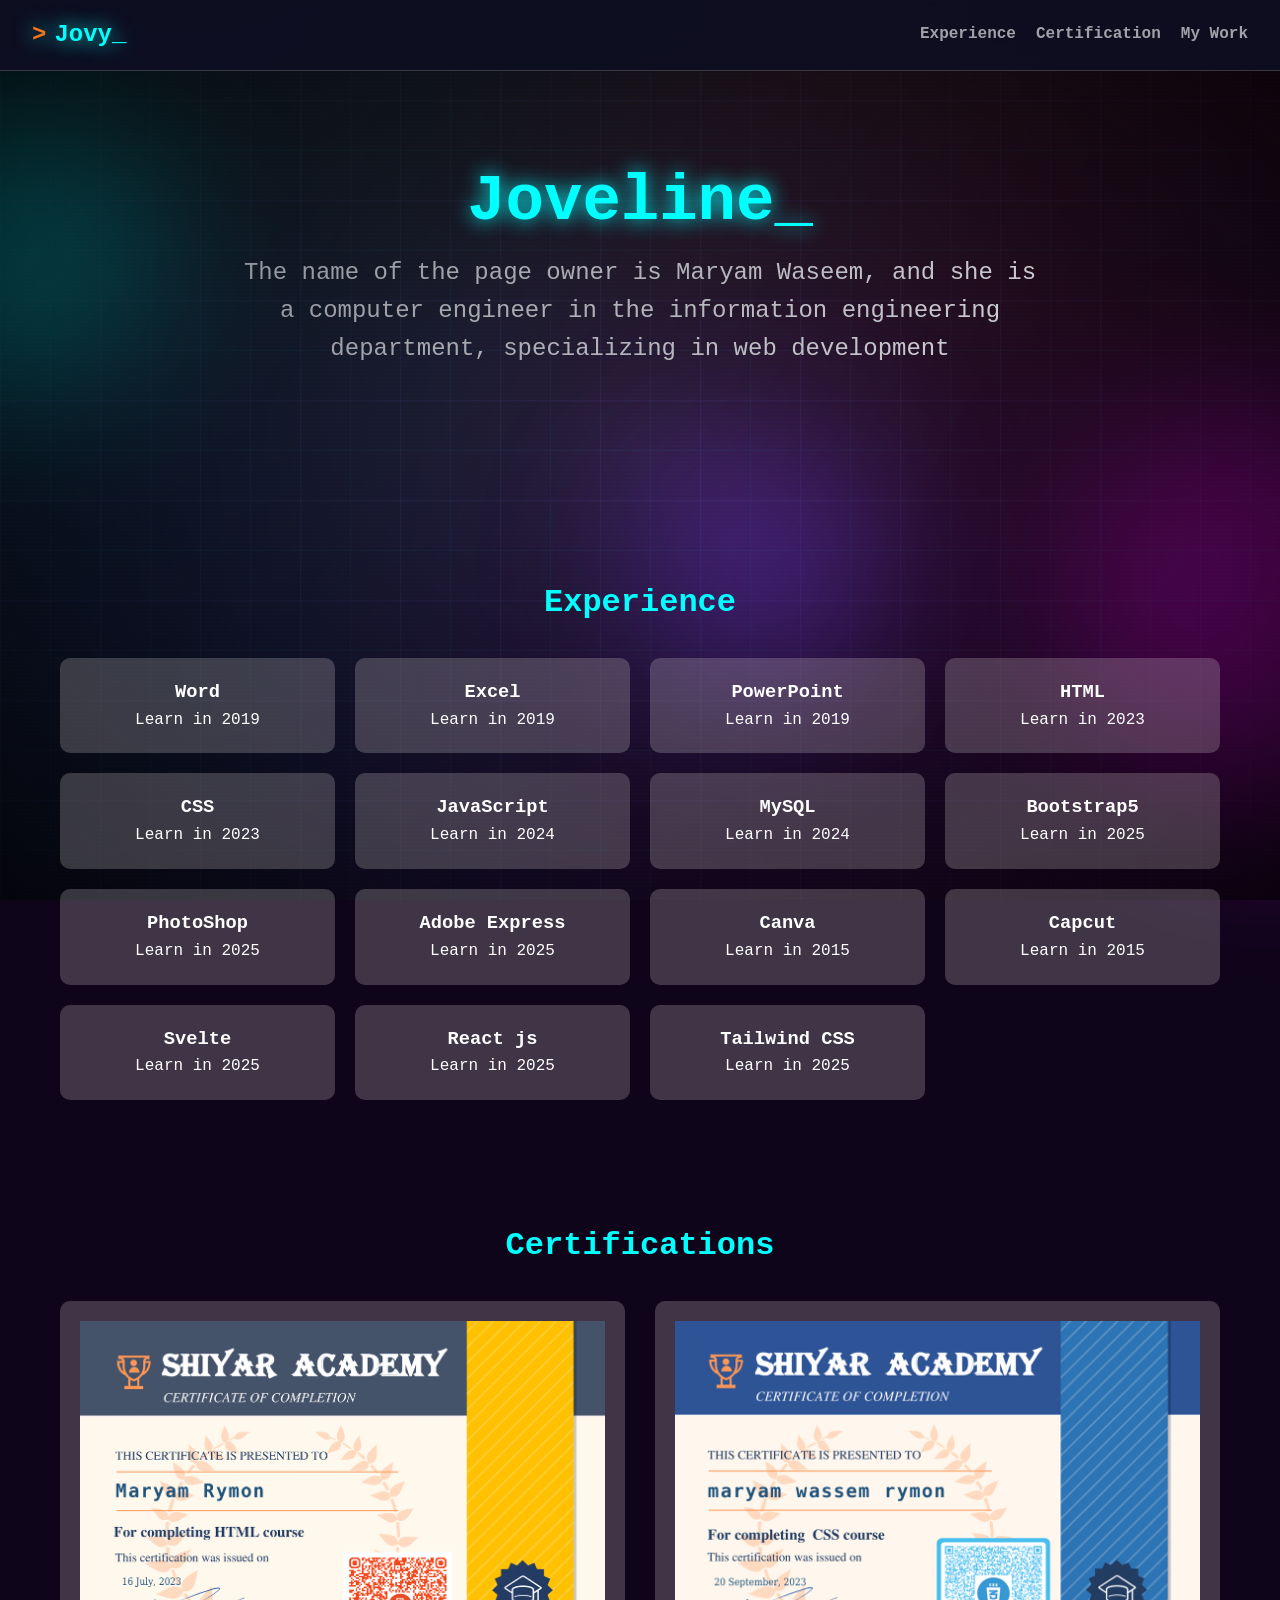
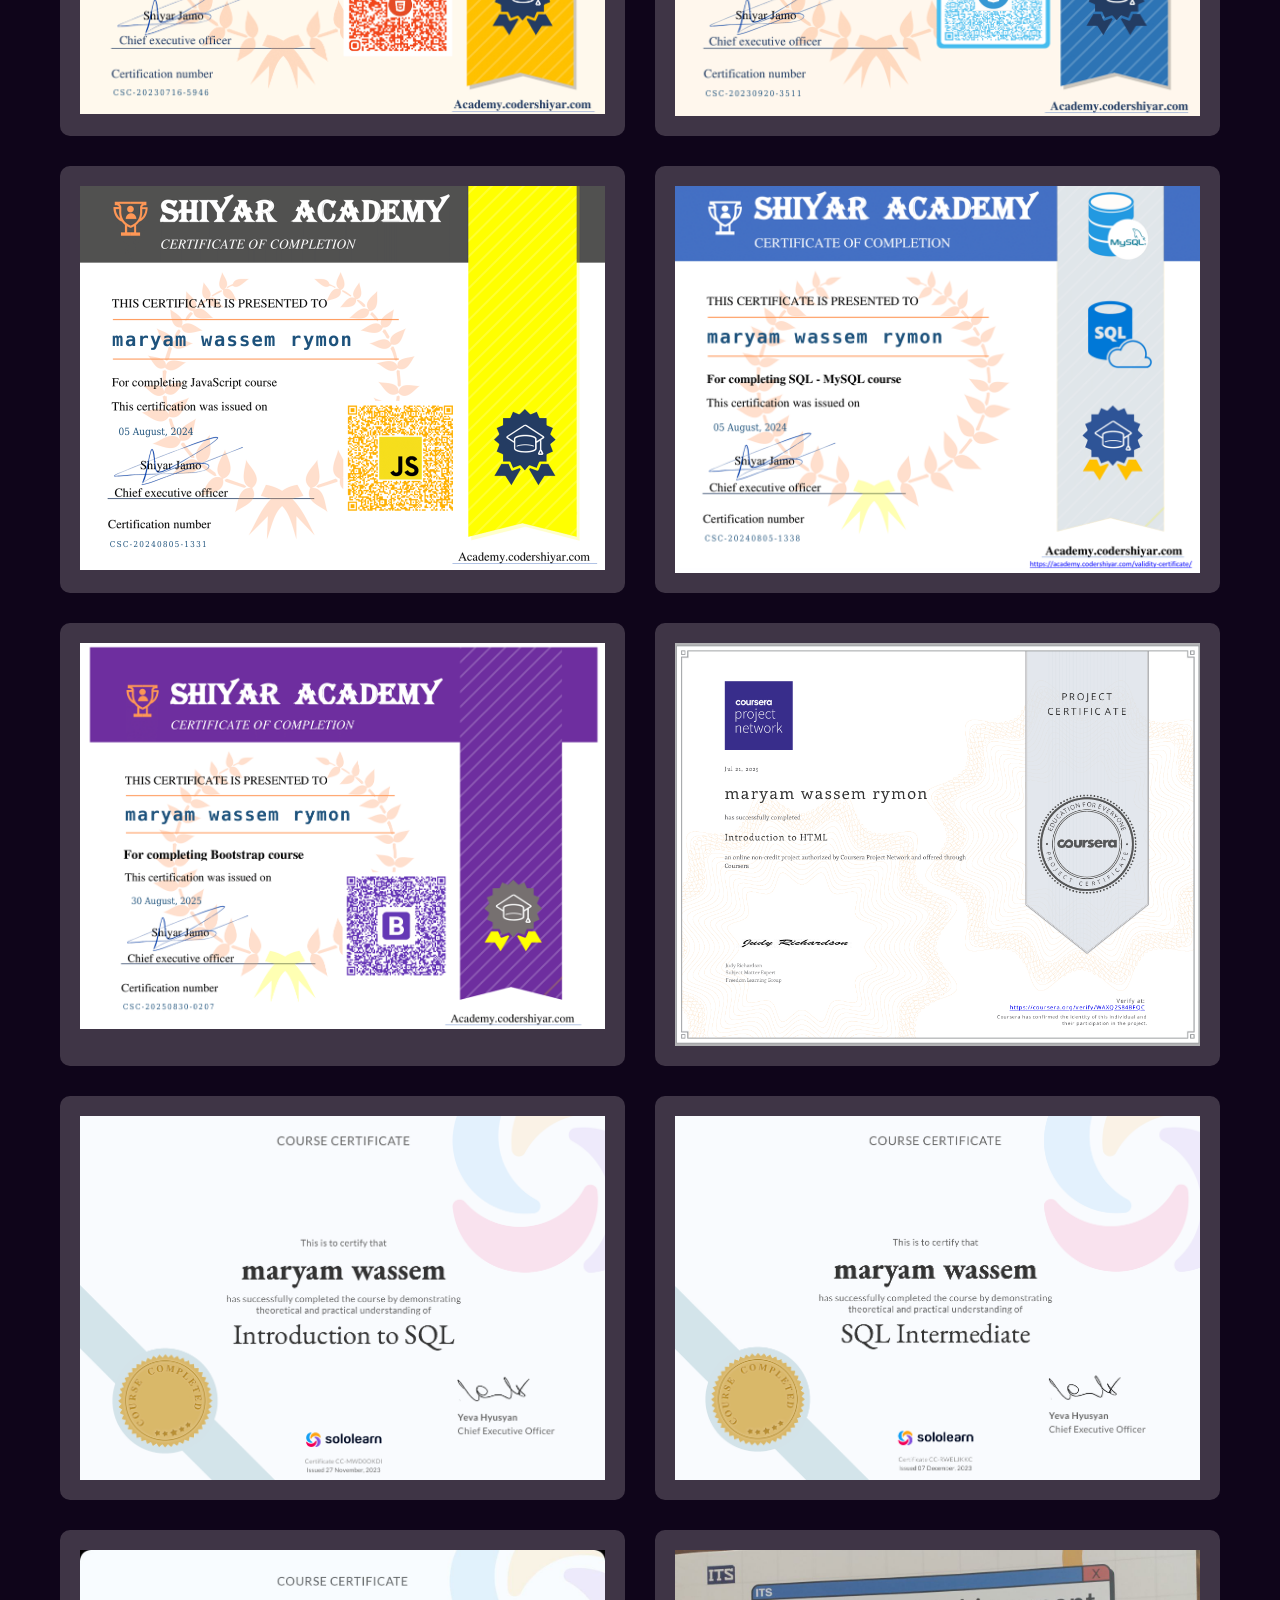
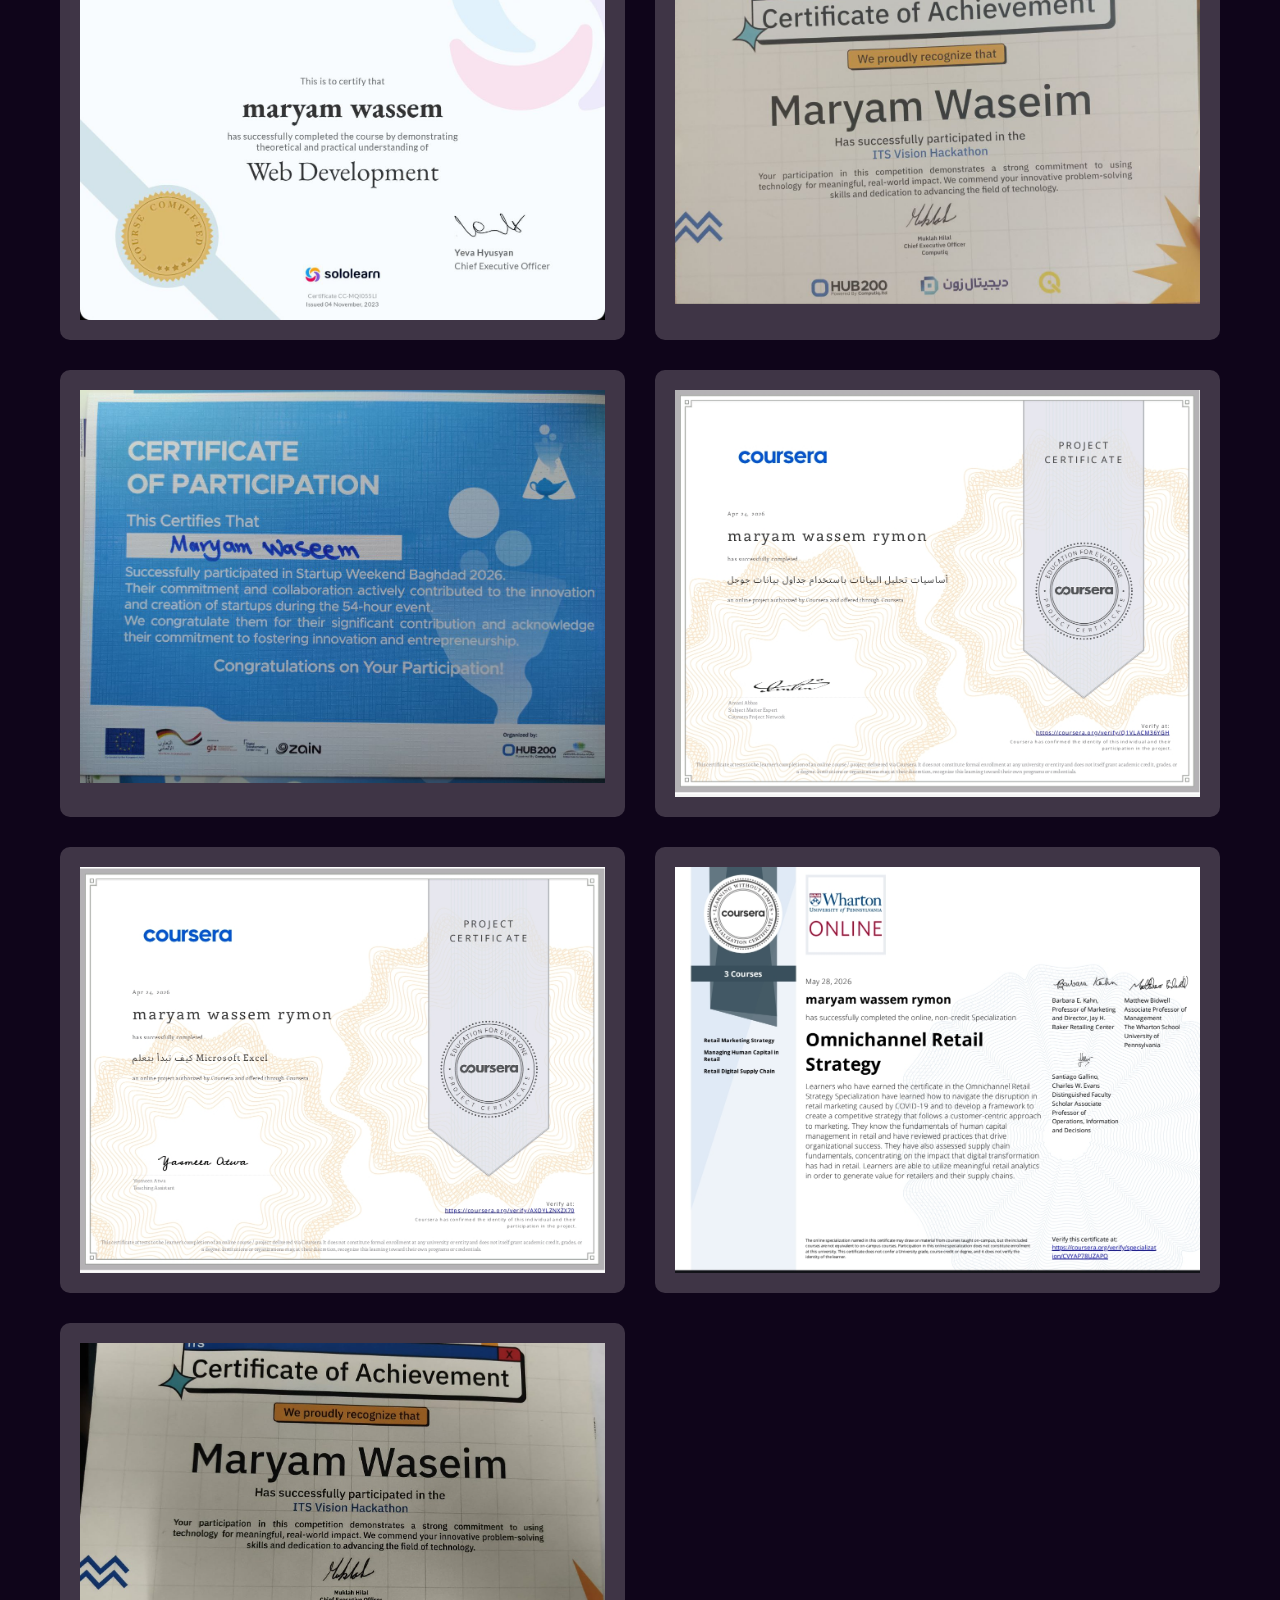
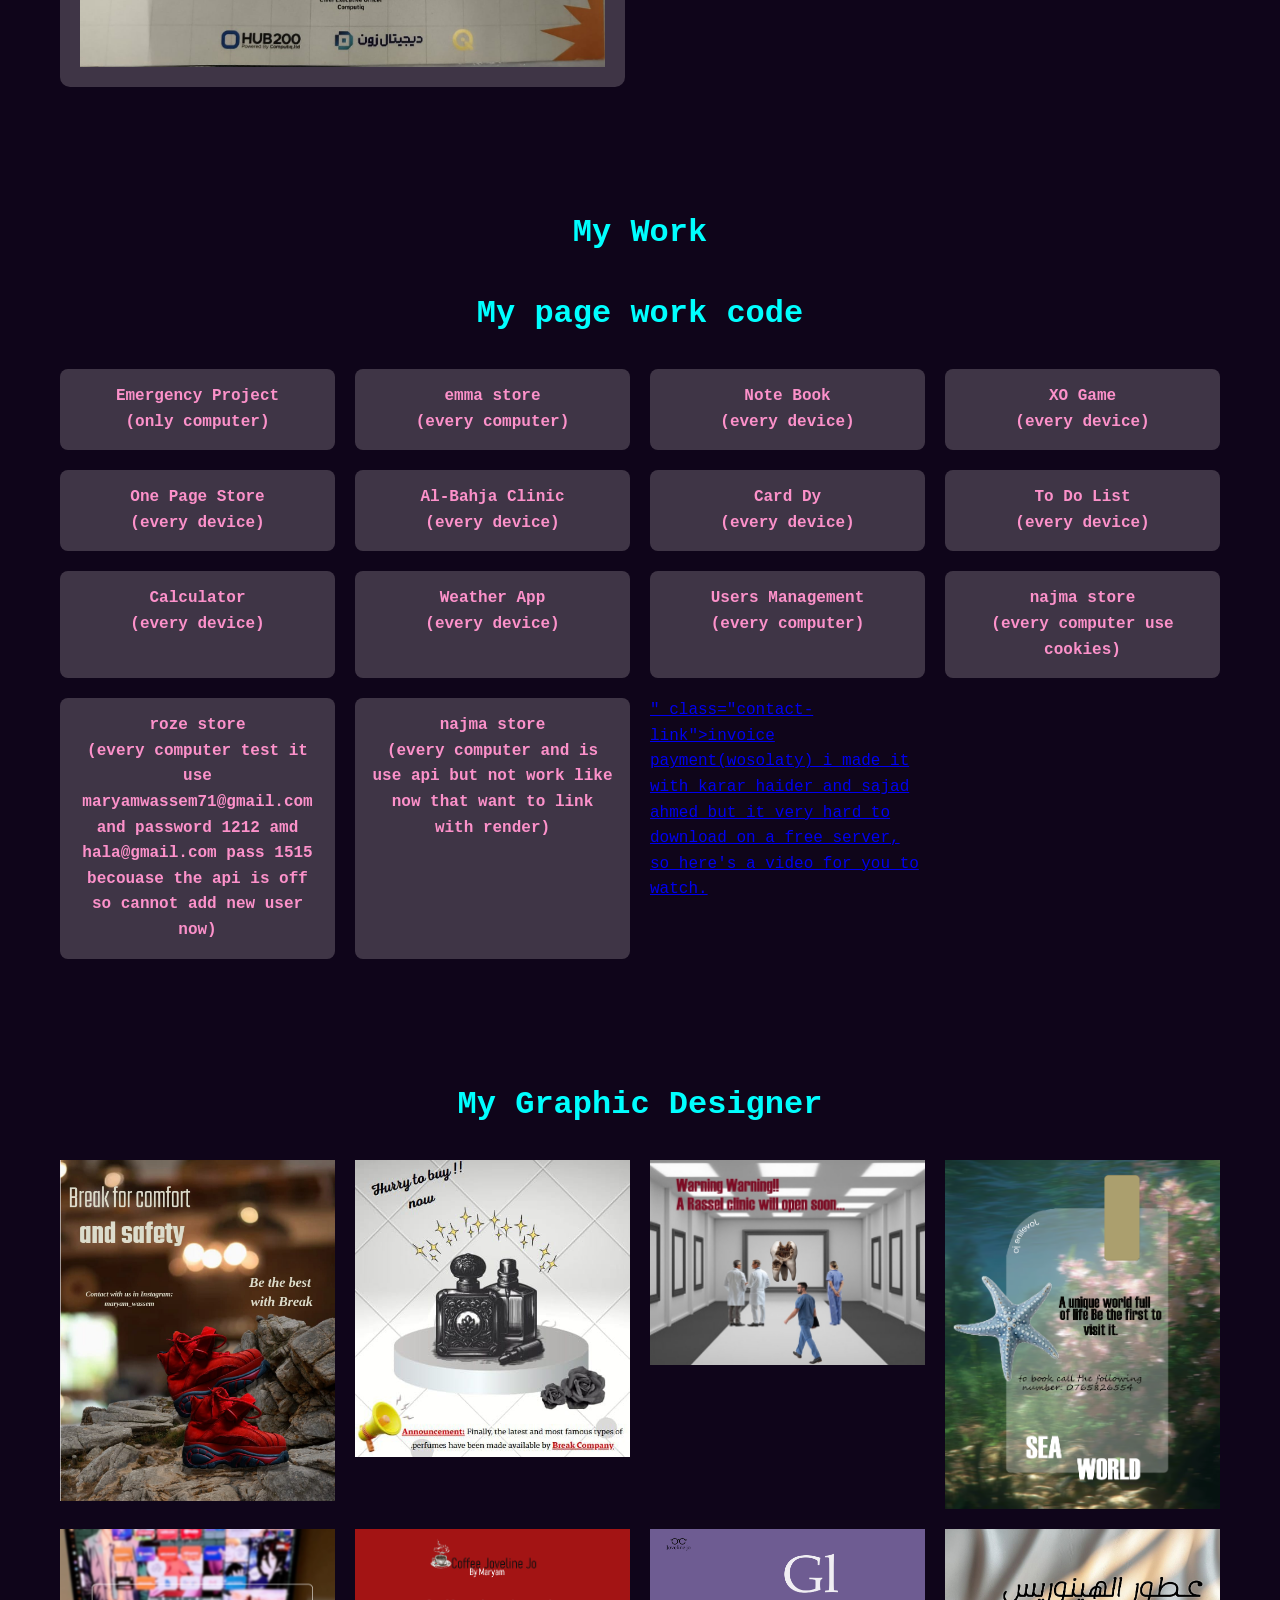
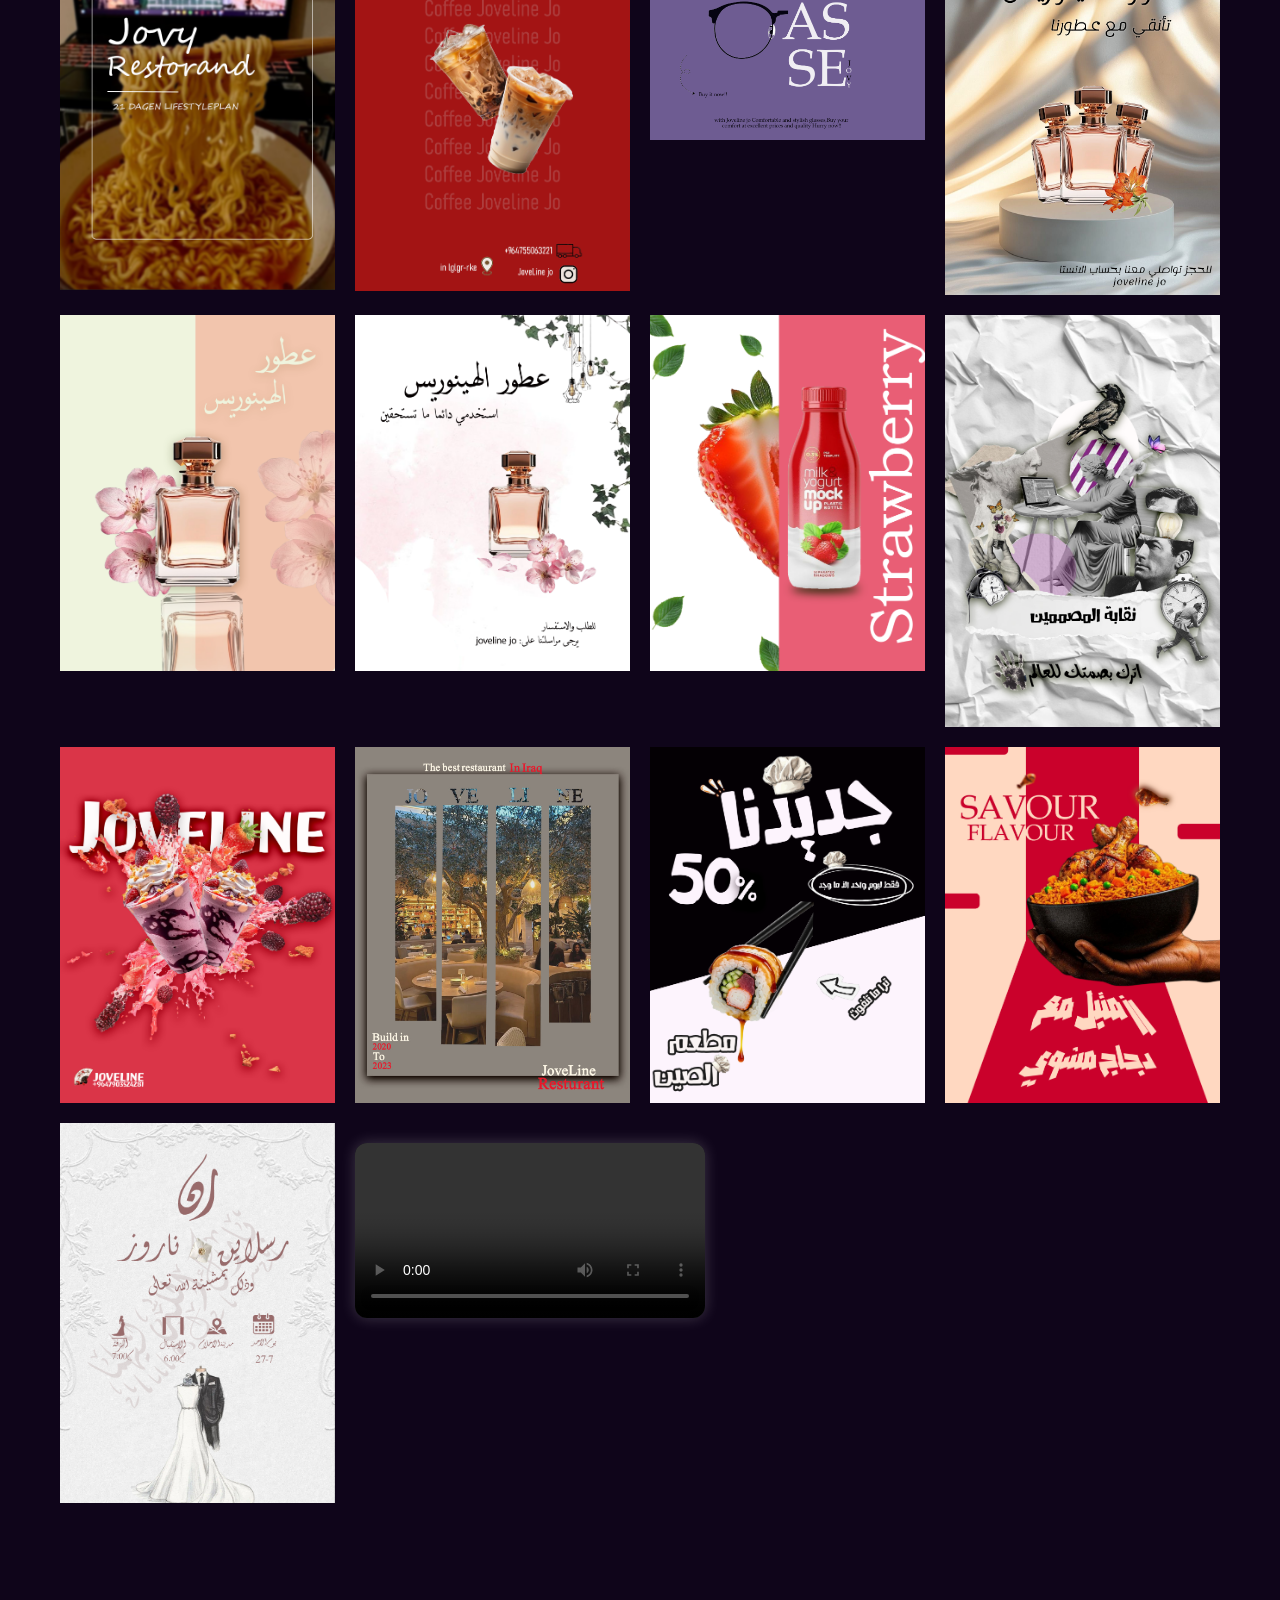
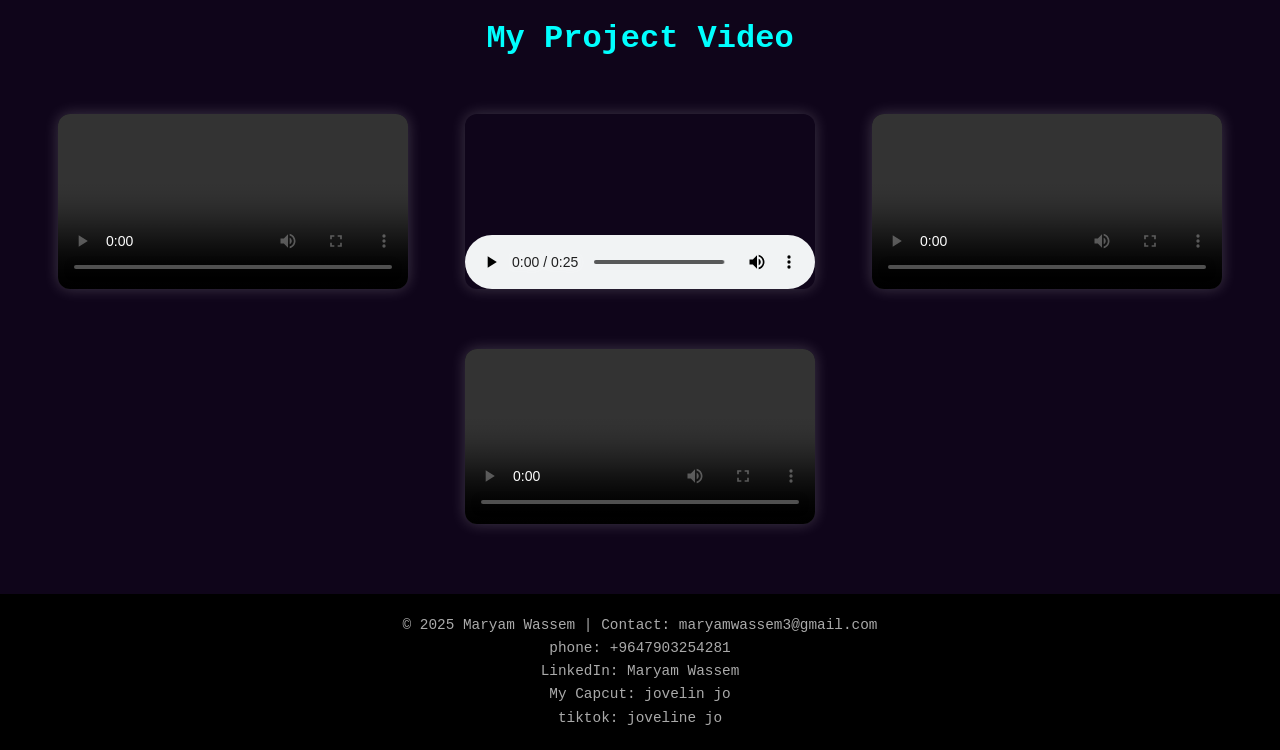
==== commit 4d7f3637: "Update index.html" ====
--- a/index.html
+++ b/index.html
@@ -143,7 +143,7 @@
       <a href="https://draken29.github.io/naj4/" class="contact-link">najma store <br>(every computer use cookies)</a>
       <a href="https://roz2.vercel.app/" class="contact-link">roze store<br>(every computer test it use maryamwassem71@gmail.com  and password 1212 amd hala@gmail.com pass 1515 becouase the api is off so cannot add new user now)</a>
       <a href="https://draken29.github.io/naj3/" class="contact-link">najma store <br>(every computer and is use api but not work like now that want to link with render)</a>
-      <video class="video-card" src="https://github.com/Draken29/my_web_page/releases/download/v1.0.0/2026-09-02.15-17-30.mp4" controls></video>
+      <a href="<video class="video-card" src="https://github.com/Draken29/my_web_page/releases/download/v1.0.0/2026-09-02.15-17-30.mp4" controls></video>"  class="contact-link">invoice payment(wosolaty) i made it with karar haider and sajad ahmed but it very  hard to download on a free server, so here's a video for you to watch.</a>
     </div>
   </section>
       
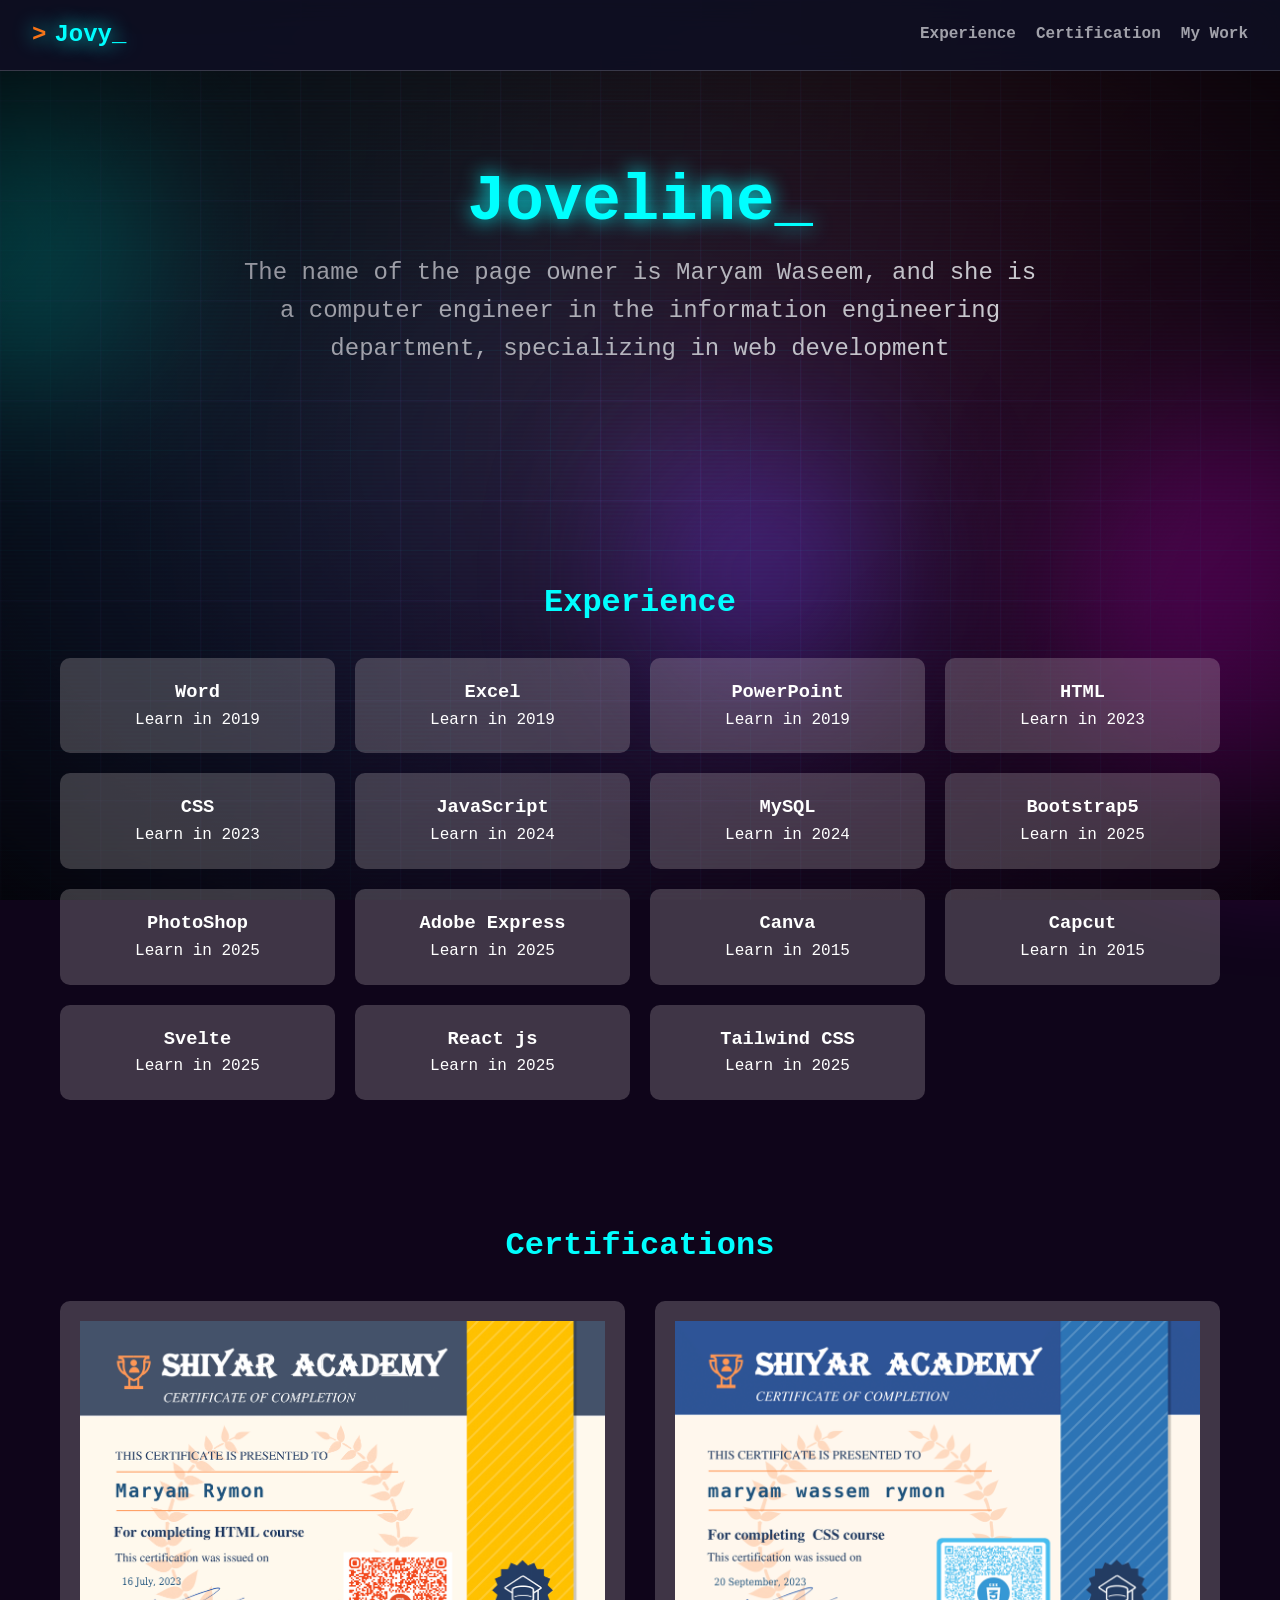
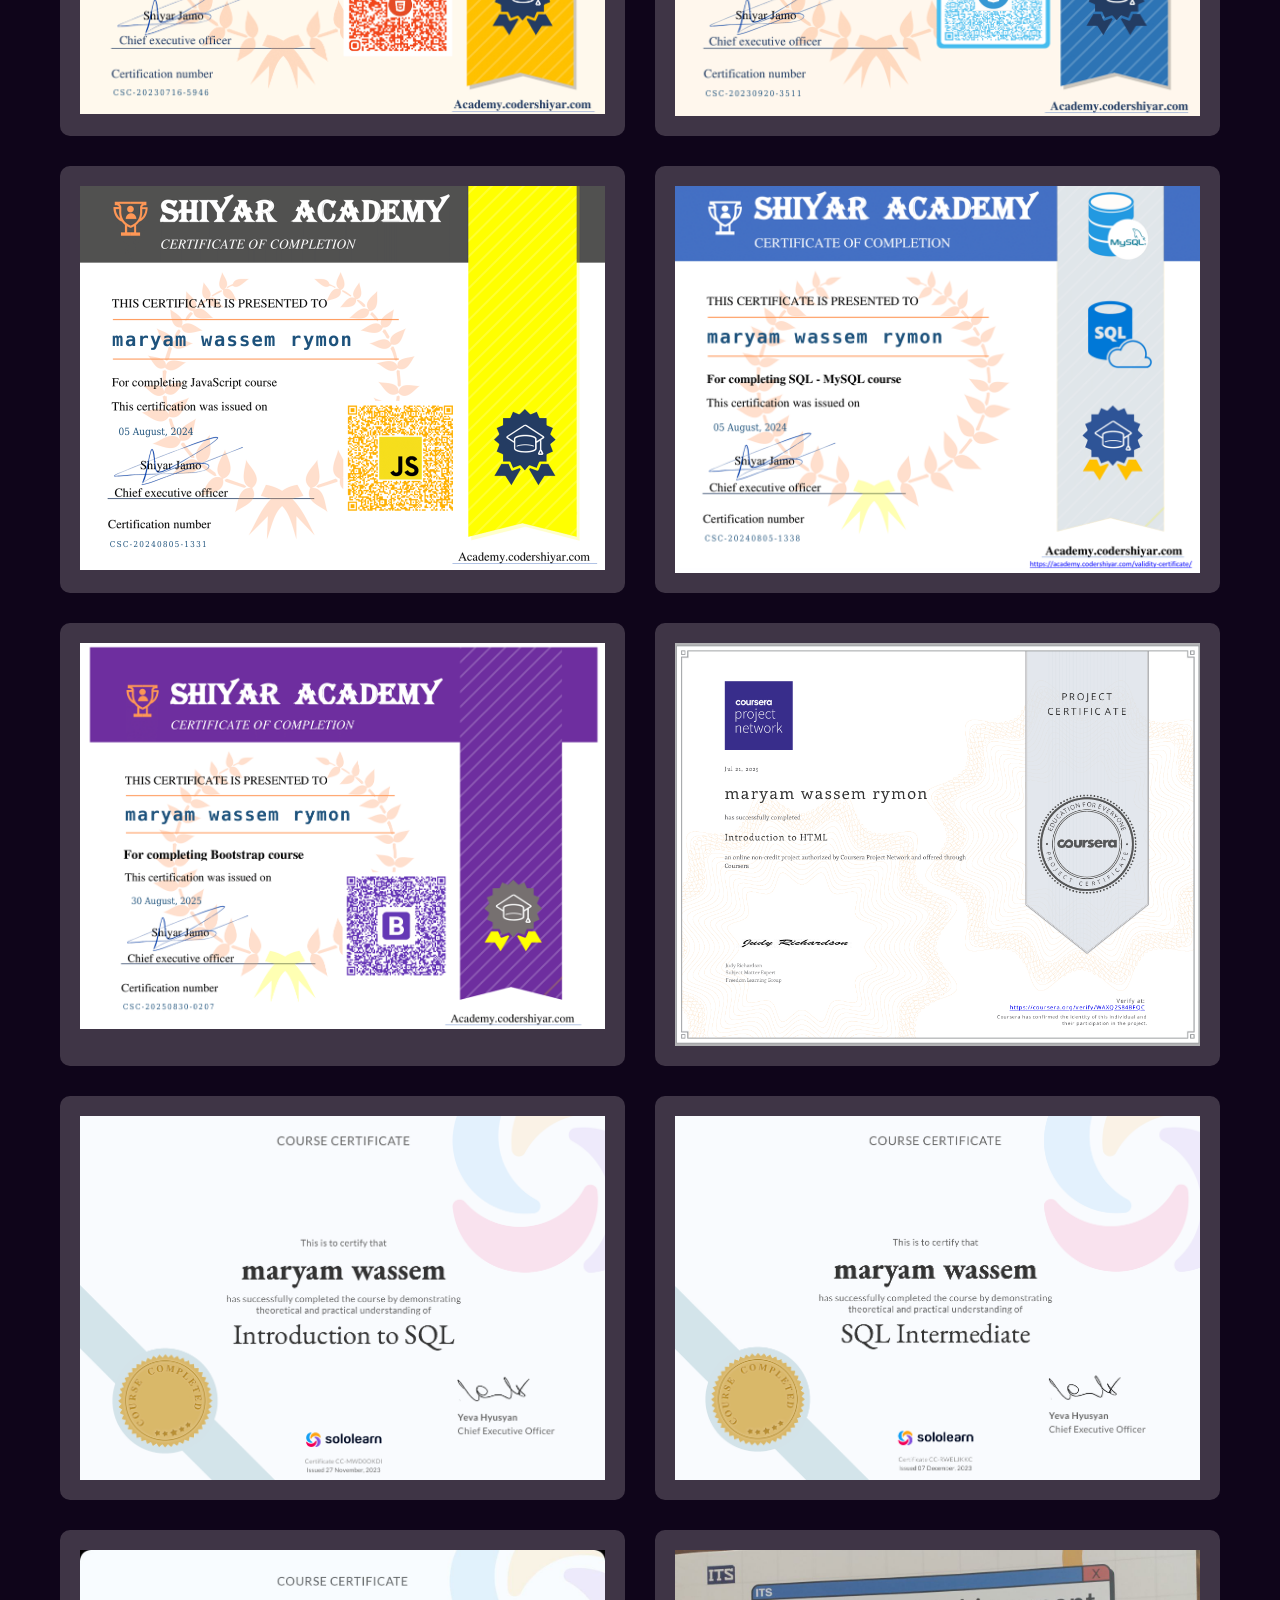
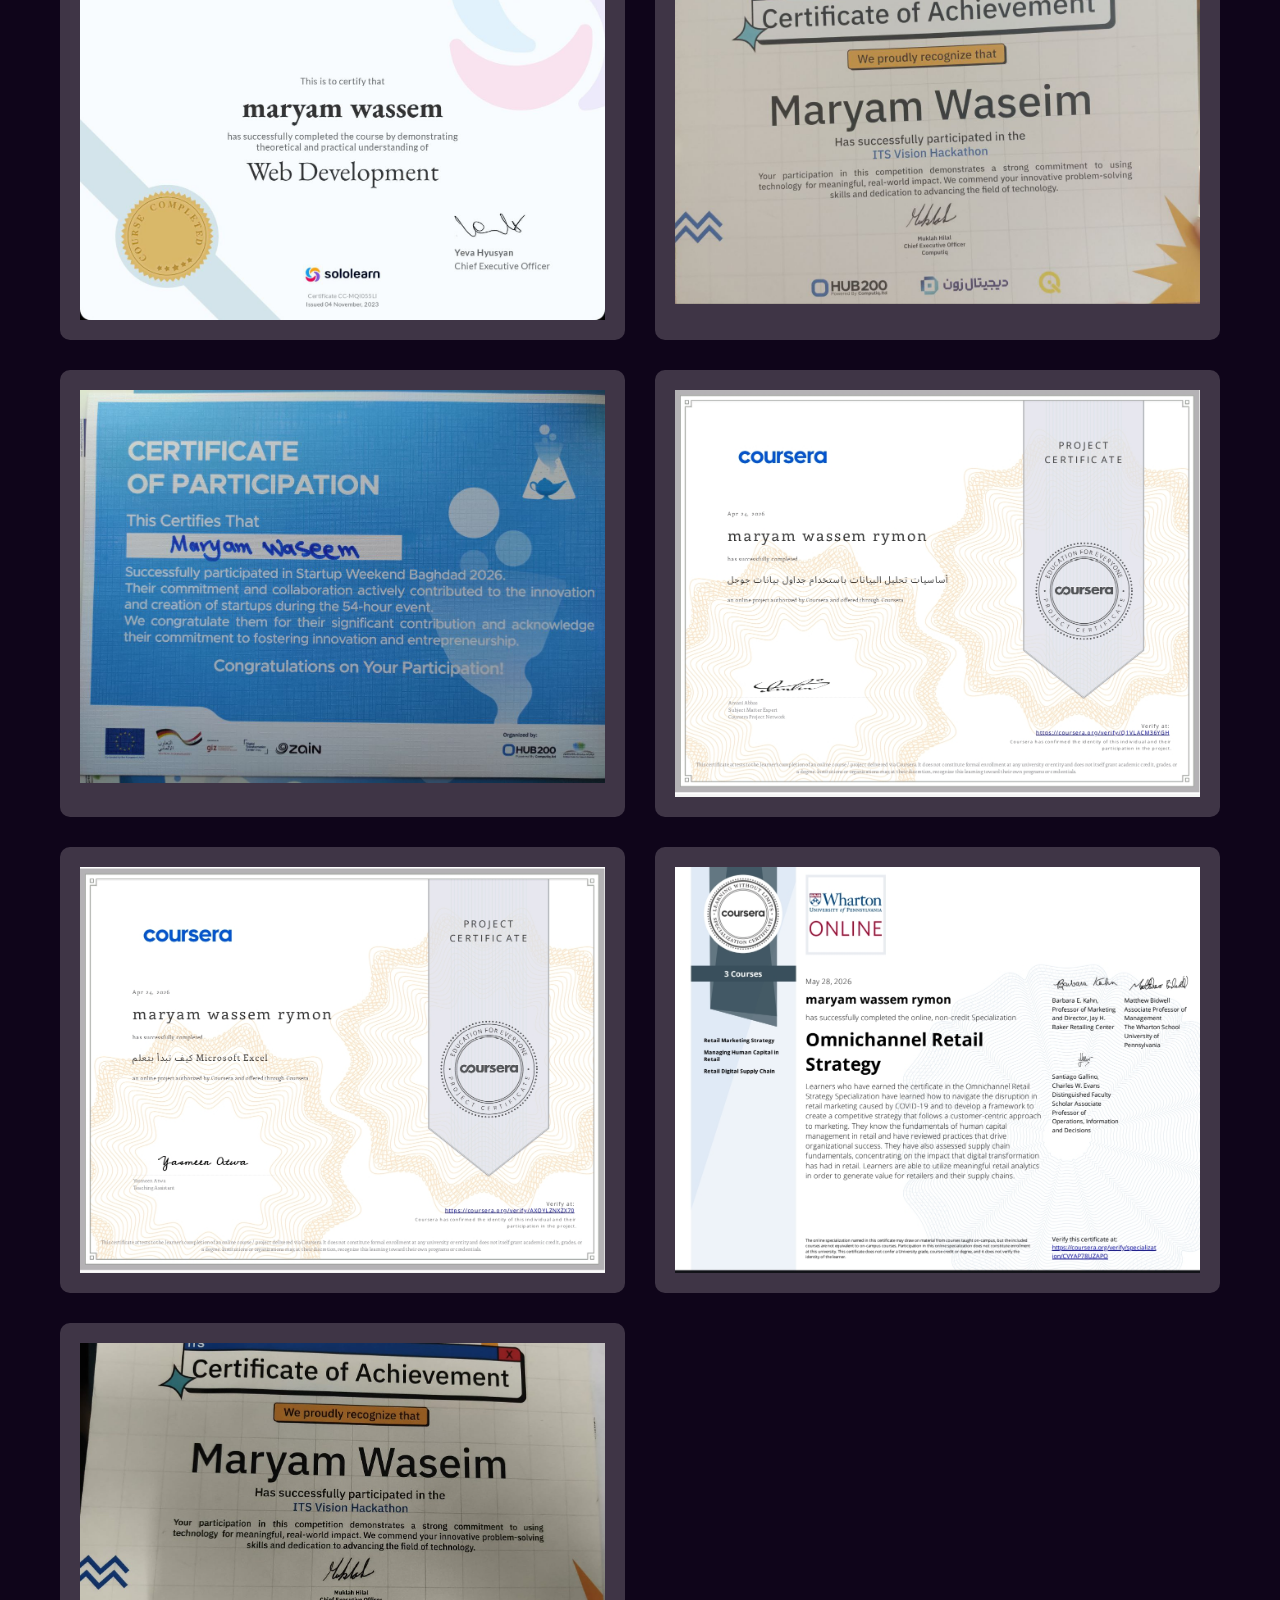
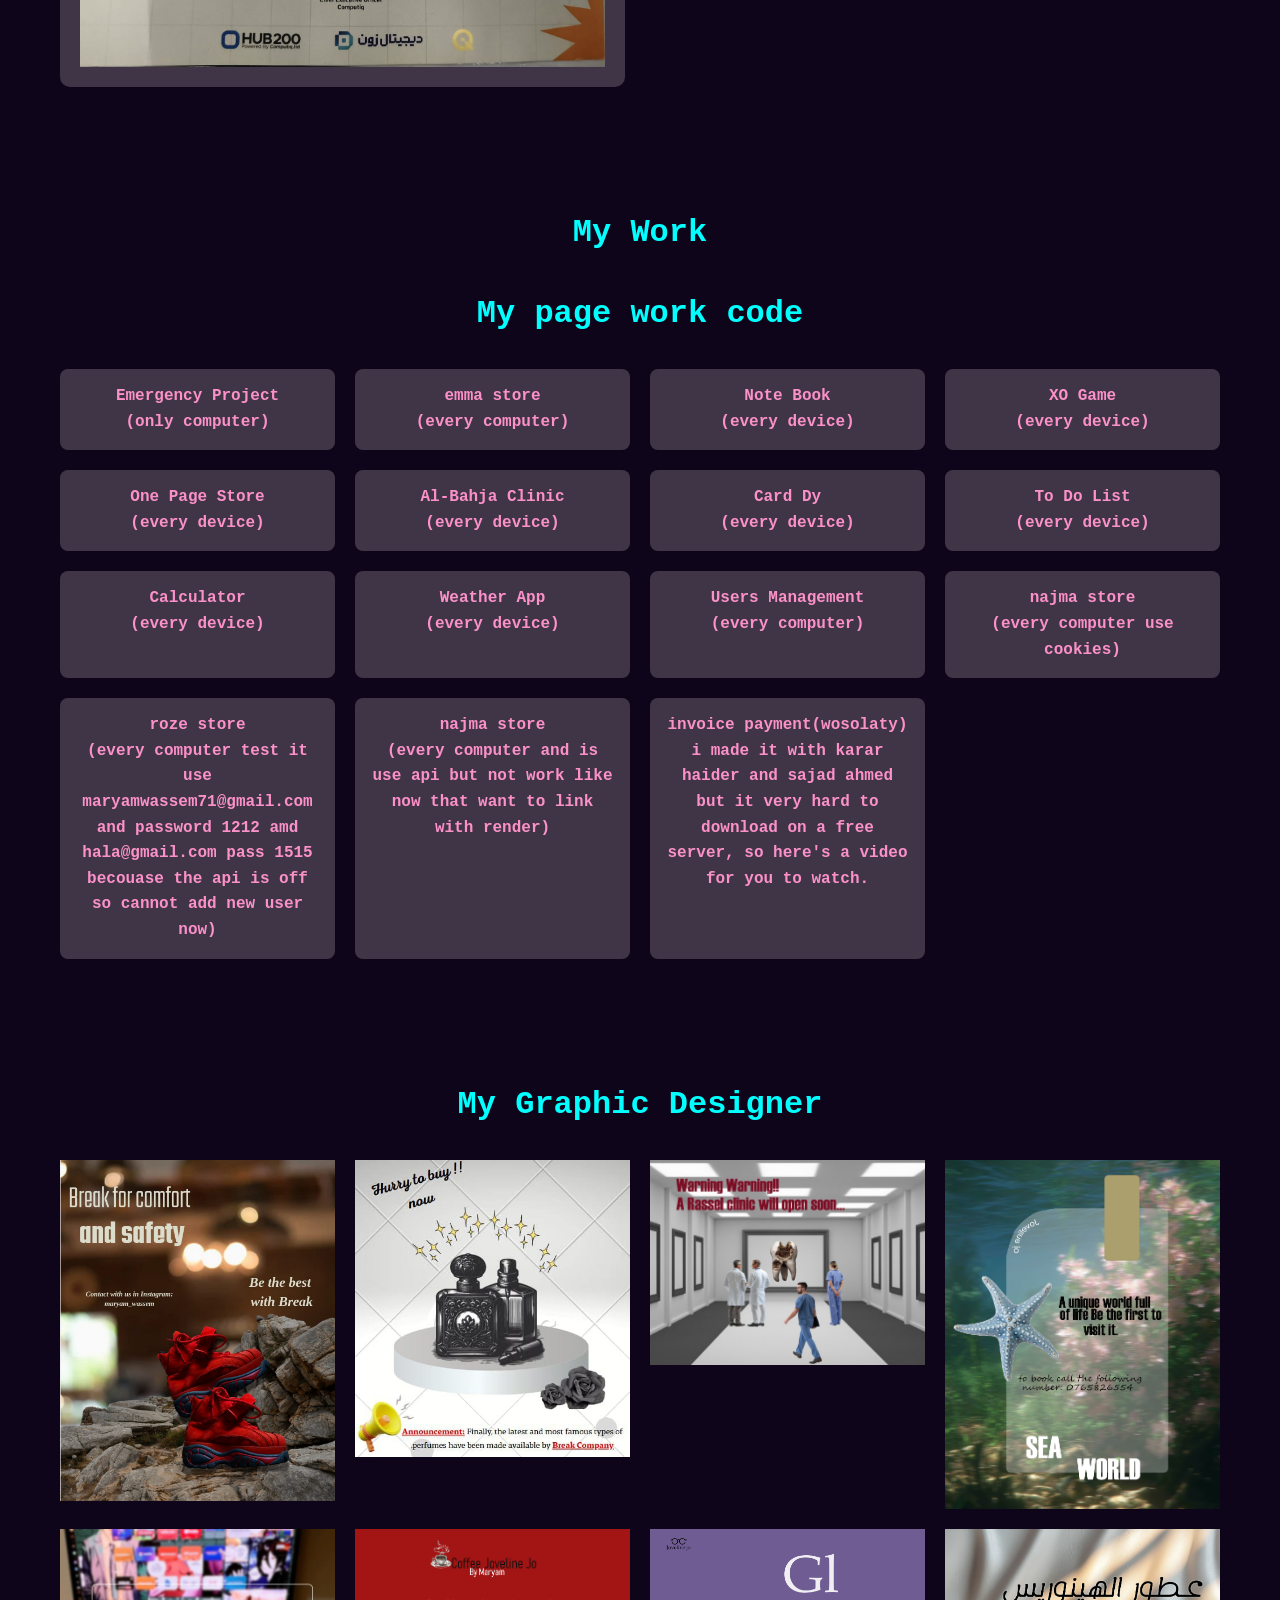
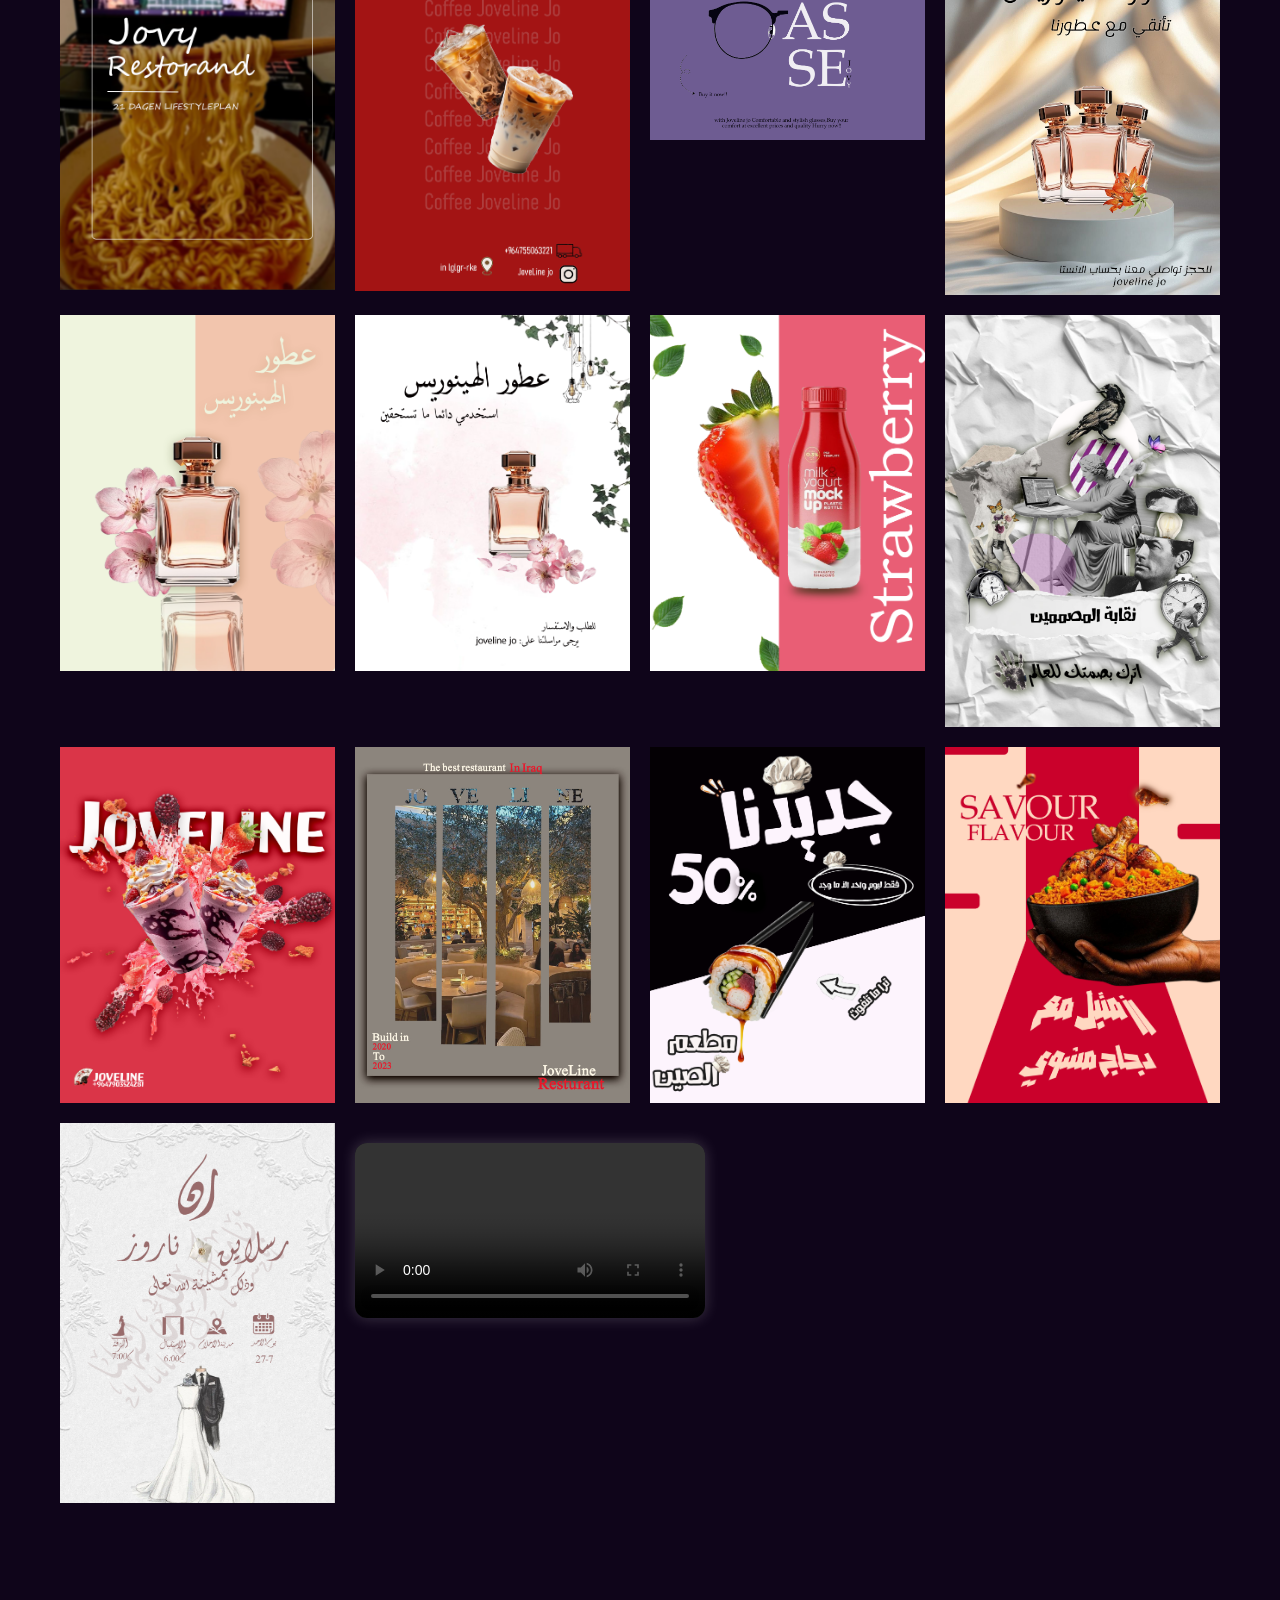
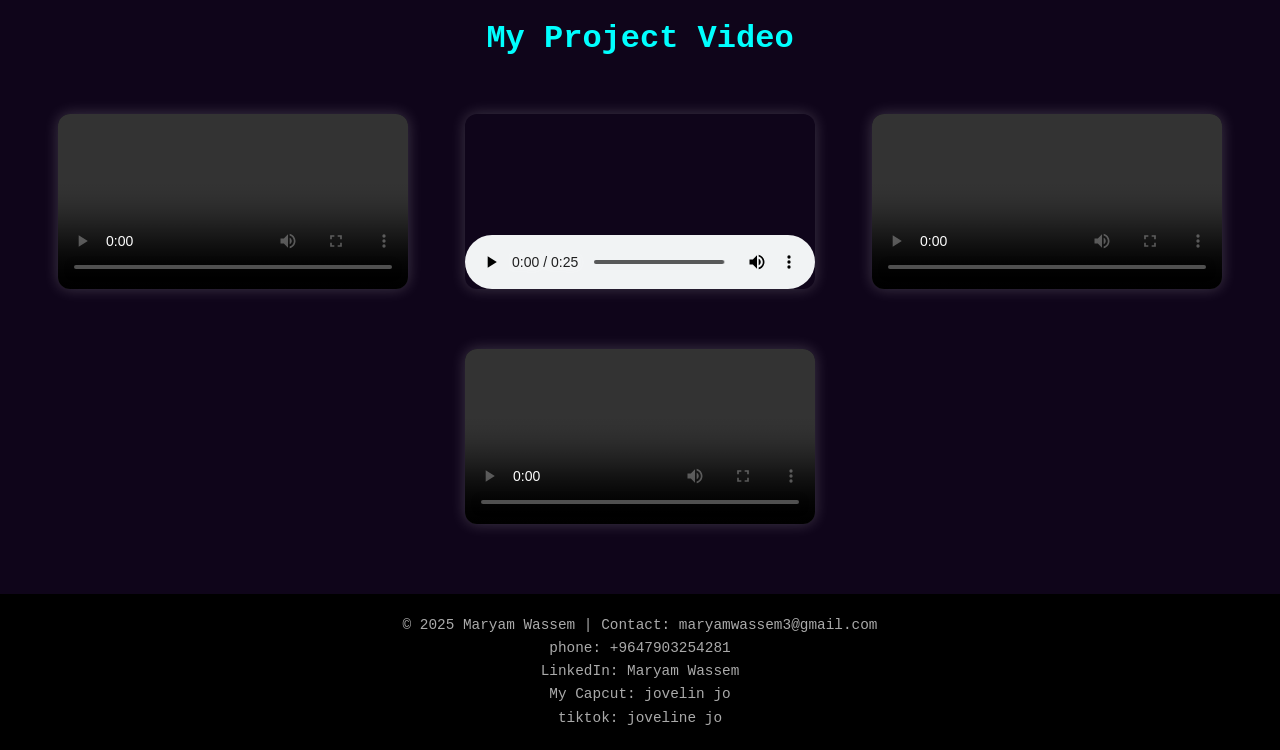
==== commit f12afd51: "Update index.html" ====
--- a/index.html
+++ b/index.html
@@ -143,8 +143,9 @@
       <a href="https://draken29.github.io/naj4/" class="contact-link">najma store <br>(every computer use cookies)</a>
       <a href="https://roz2.vercel.app/" class="contact-link">roze store<br>(every computer test it use maryamwassem71@gmail.com  and password 1212 amd hala@gmail.com pass 1515 becouase the api is off so cannot add new user now)</a>
       <a href="https://draken29.github.io/naj3/" class="contact-link">najma store <br>(every computer and is use api but not work like now that want to link with render)</a>
-      <a href="<video class="video-card" src="https://github.com/Draken29/my_web_page/releases/download/v1.0.0/2026-09-02.15-17-30.mp4" controls></video>"  class="contact-link">invoice payment(wosolaty) i made it with karar haider and sajad ahmed but it very  hard to download on a free server, so here's a video for you to watch.</a>
-    </div>
+<a href="https://github.com/Draken29/my_web_page/releases/download/v1.0.0/2026-09-02.15-17-30.mp4" target="_blank" class="contact-link">
+  invoice payment(wosolaty) i made it with karar haider and sajad ahmed but it very hard to download on a free server, so here's a video for you to watch.
+</a>    </div>
   </section>
       
   <!-- GRAPHIC DESIGN -->
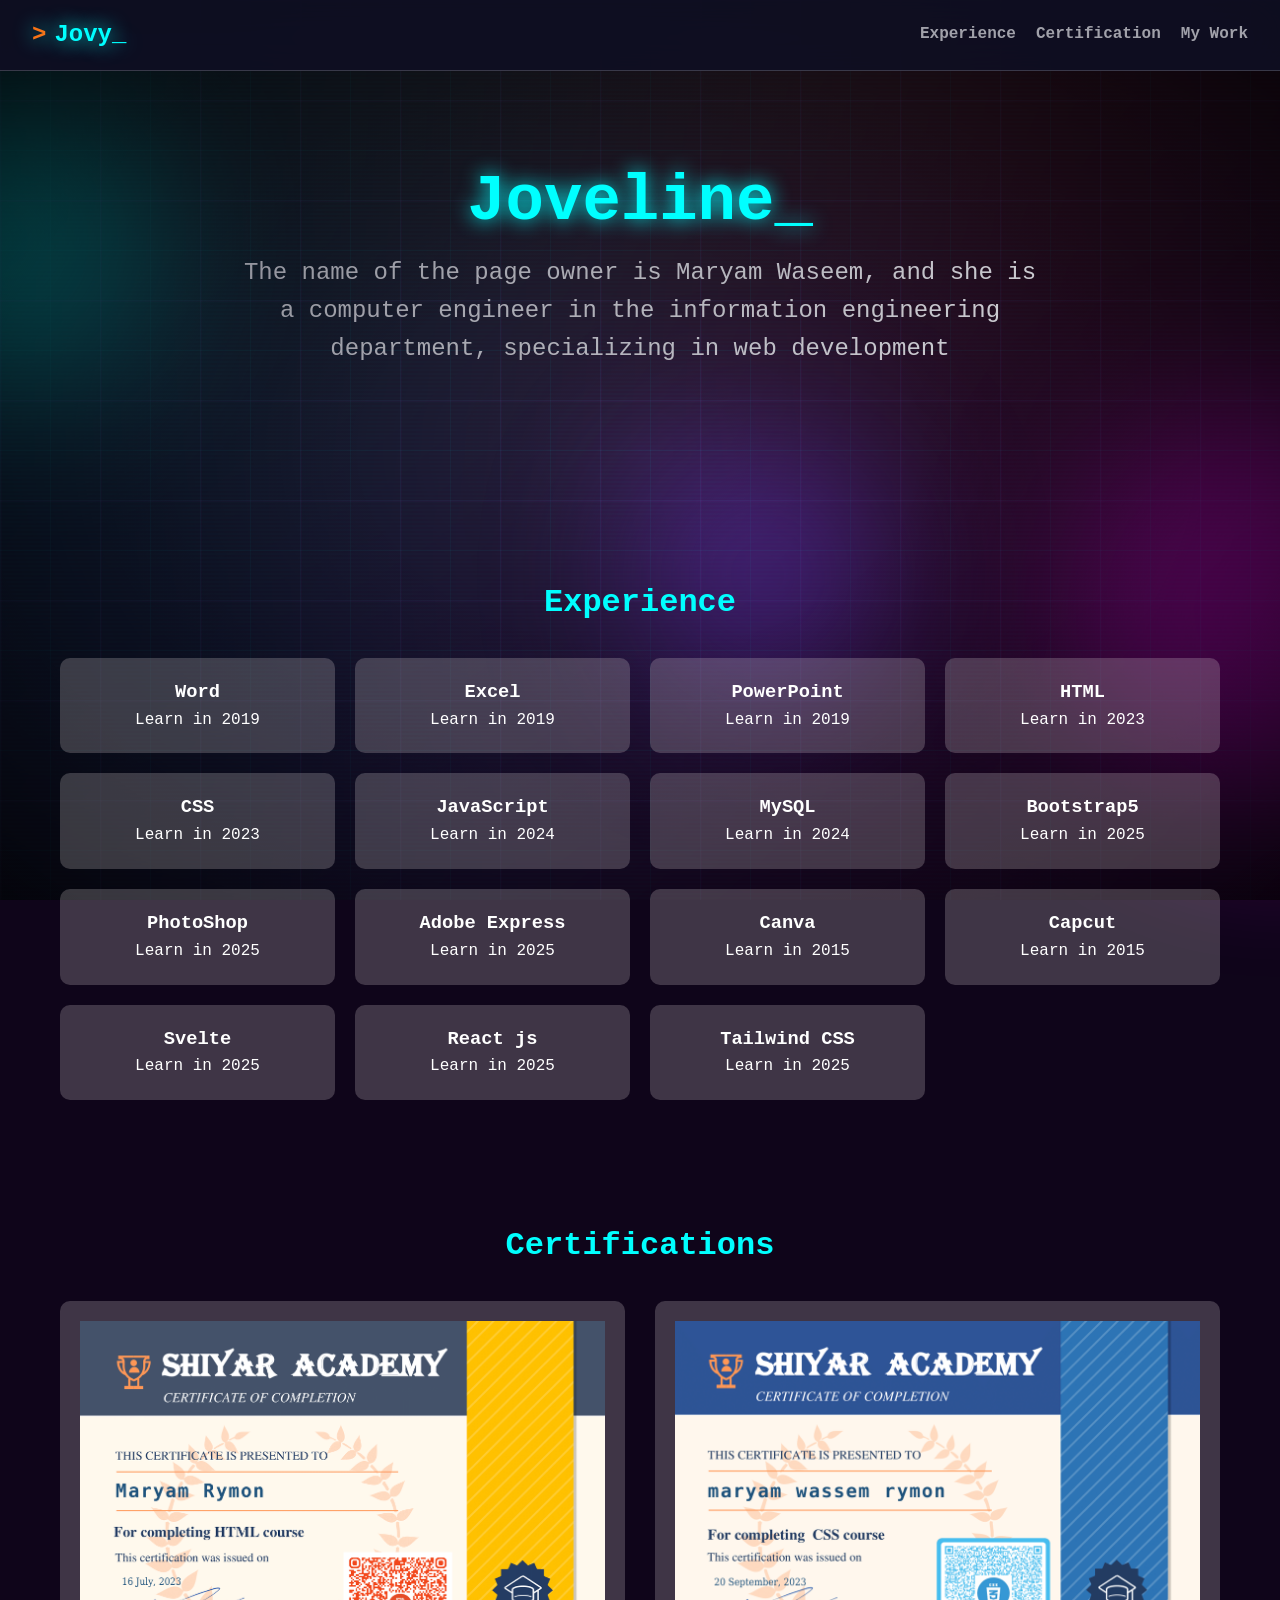
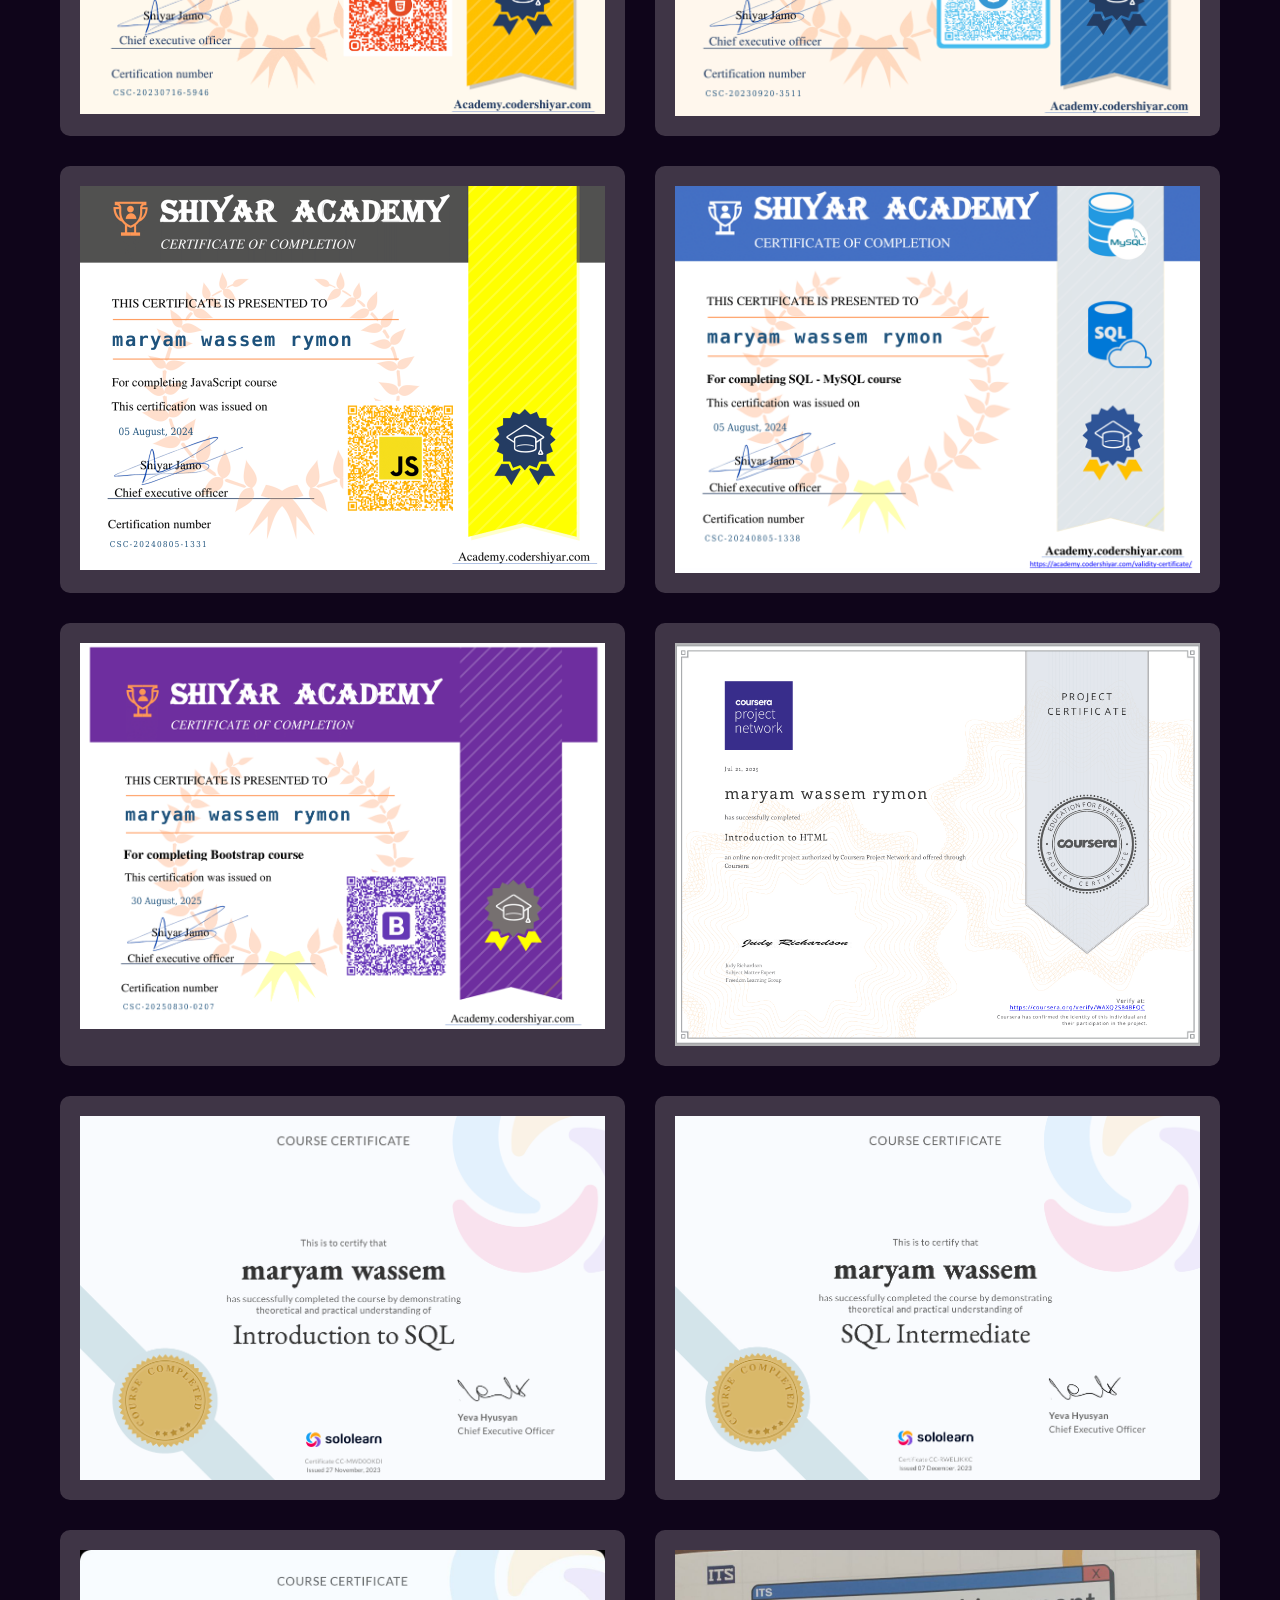
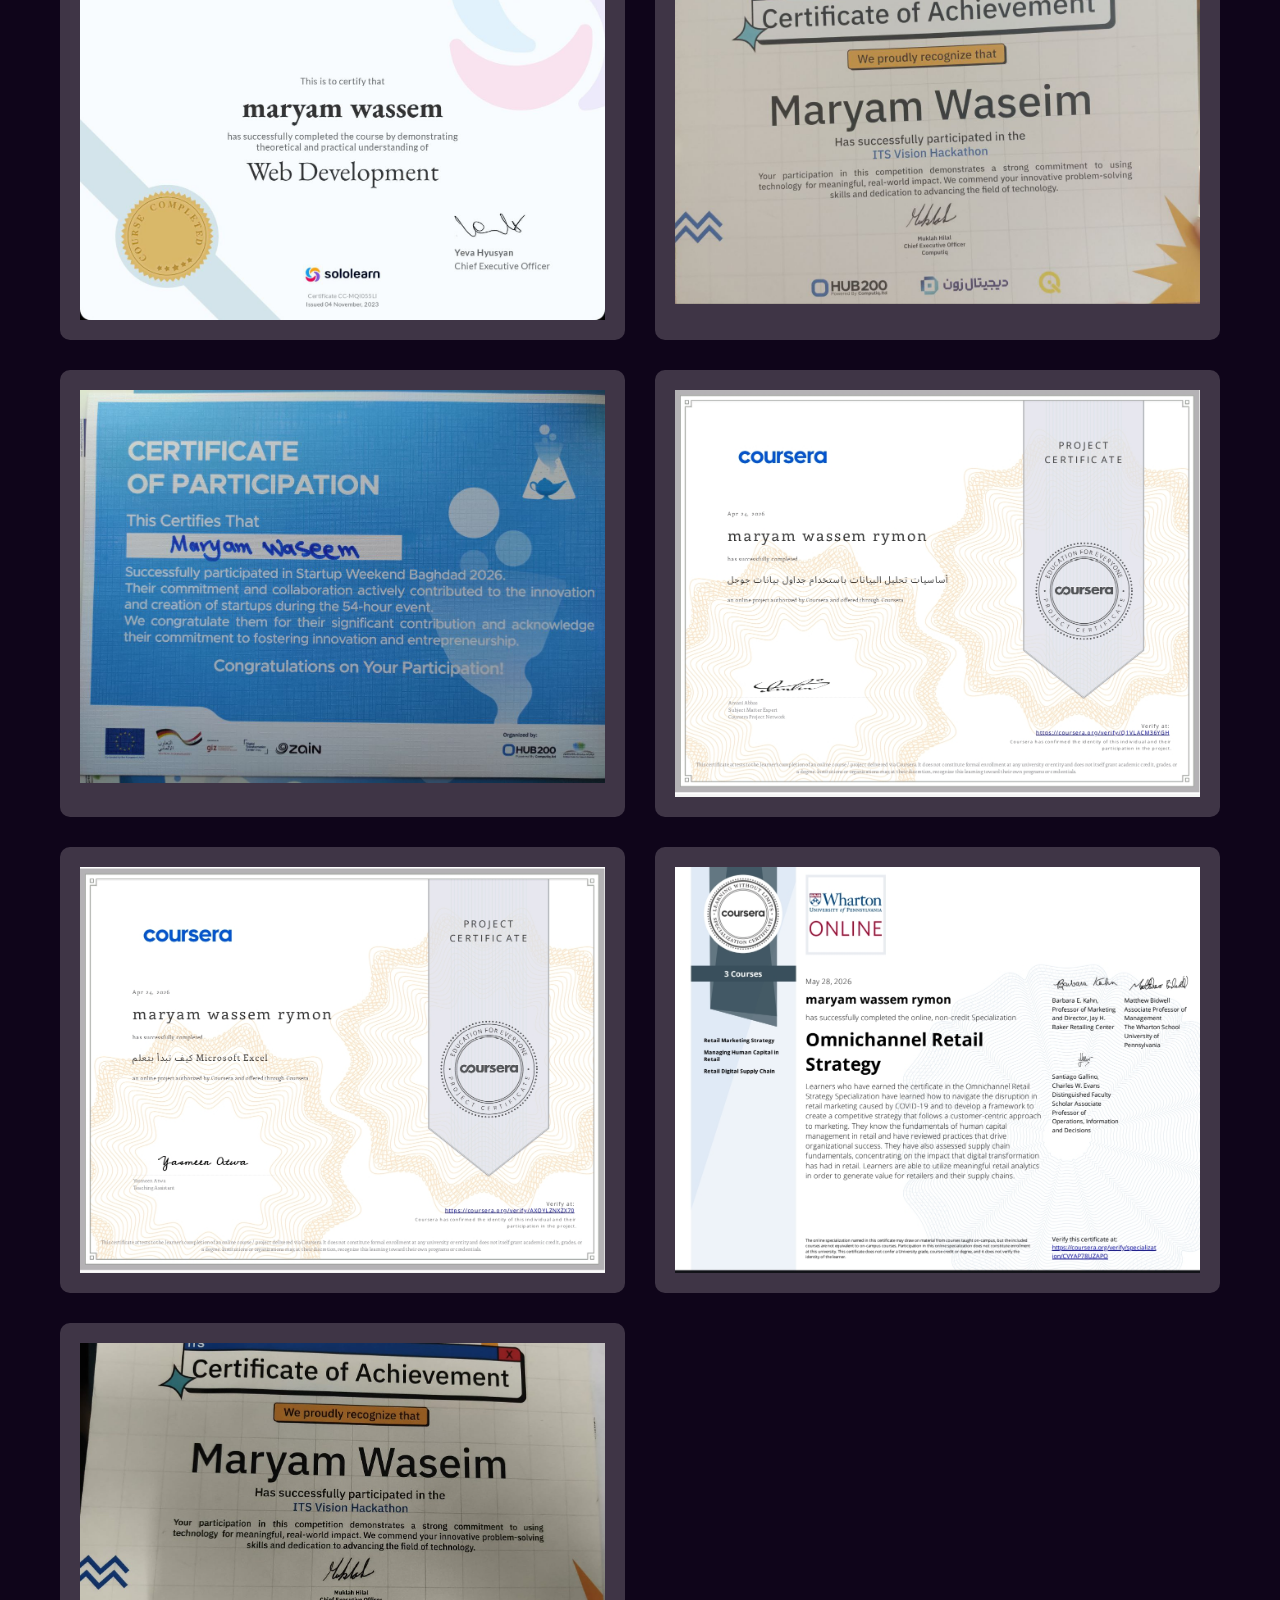
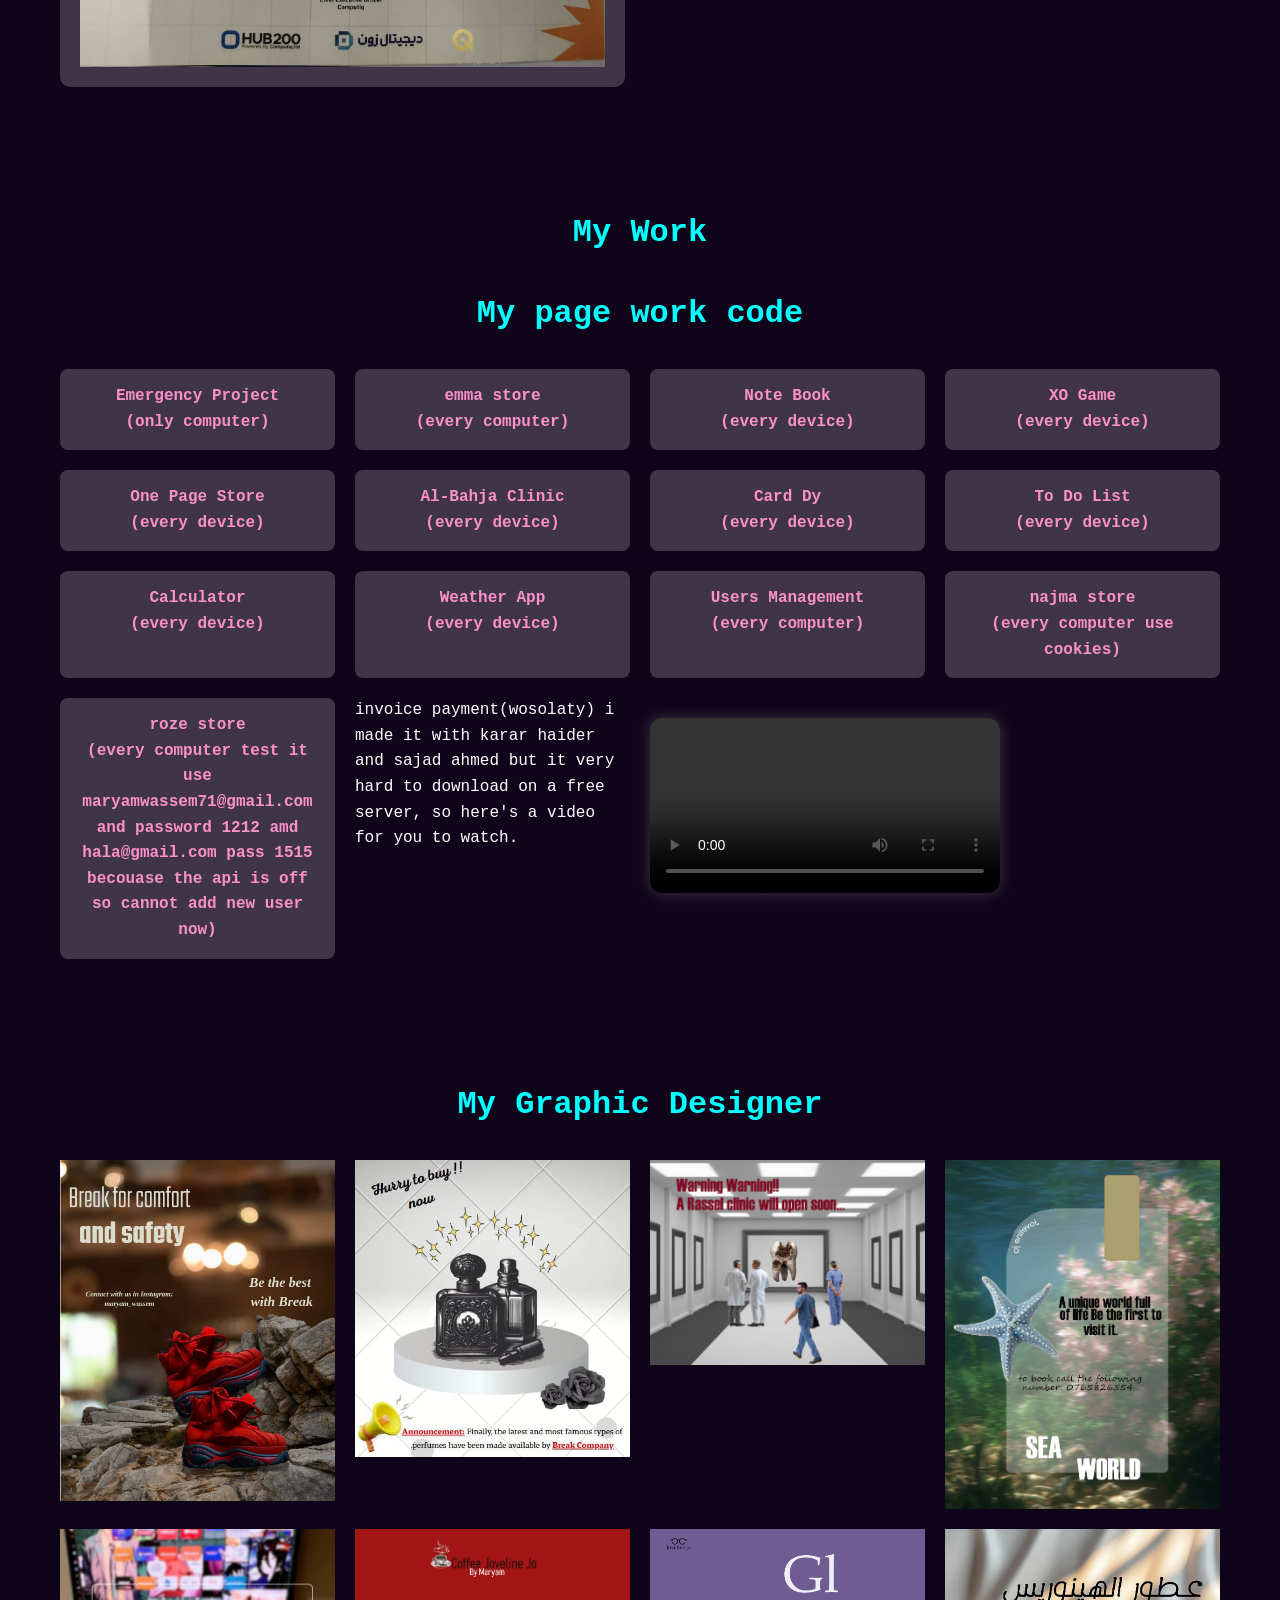
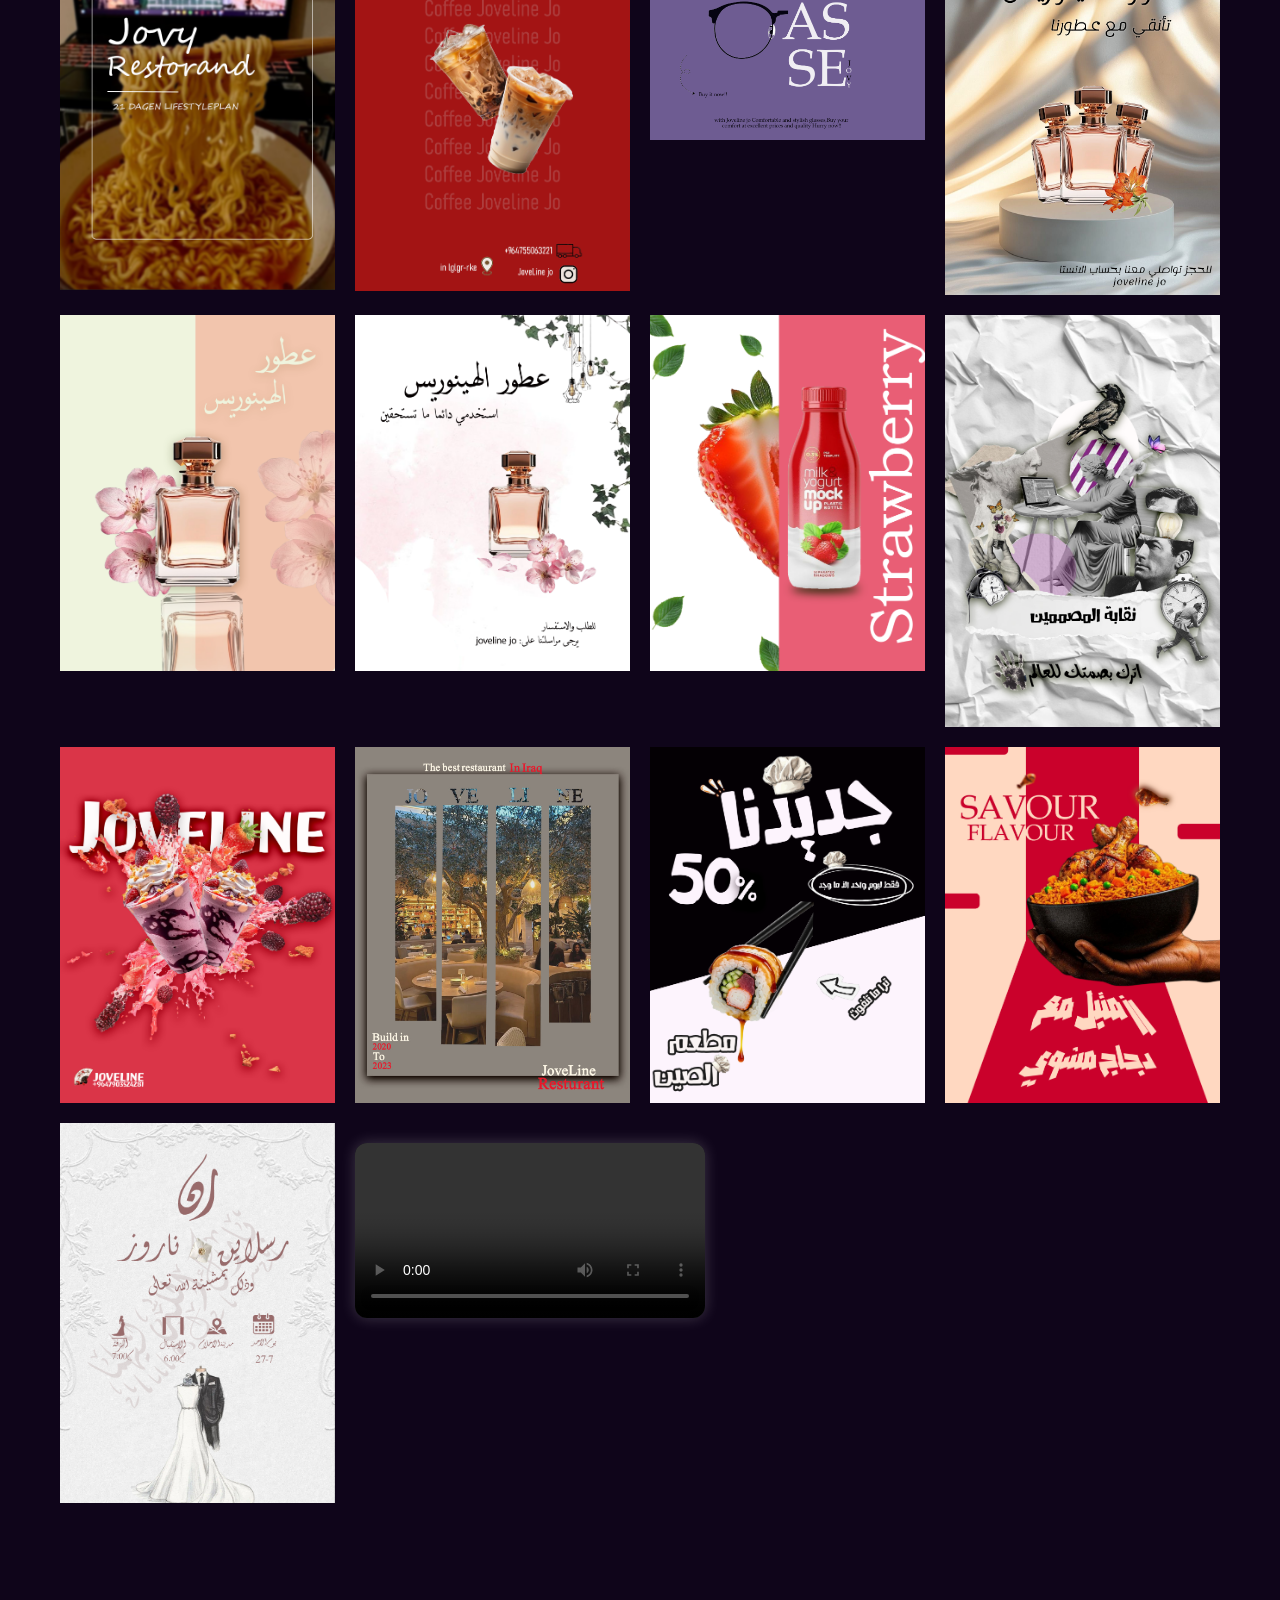
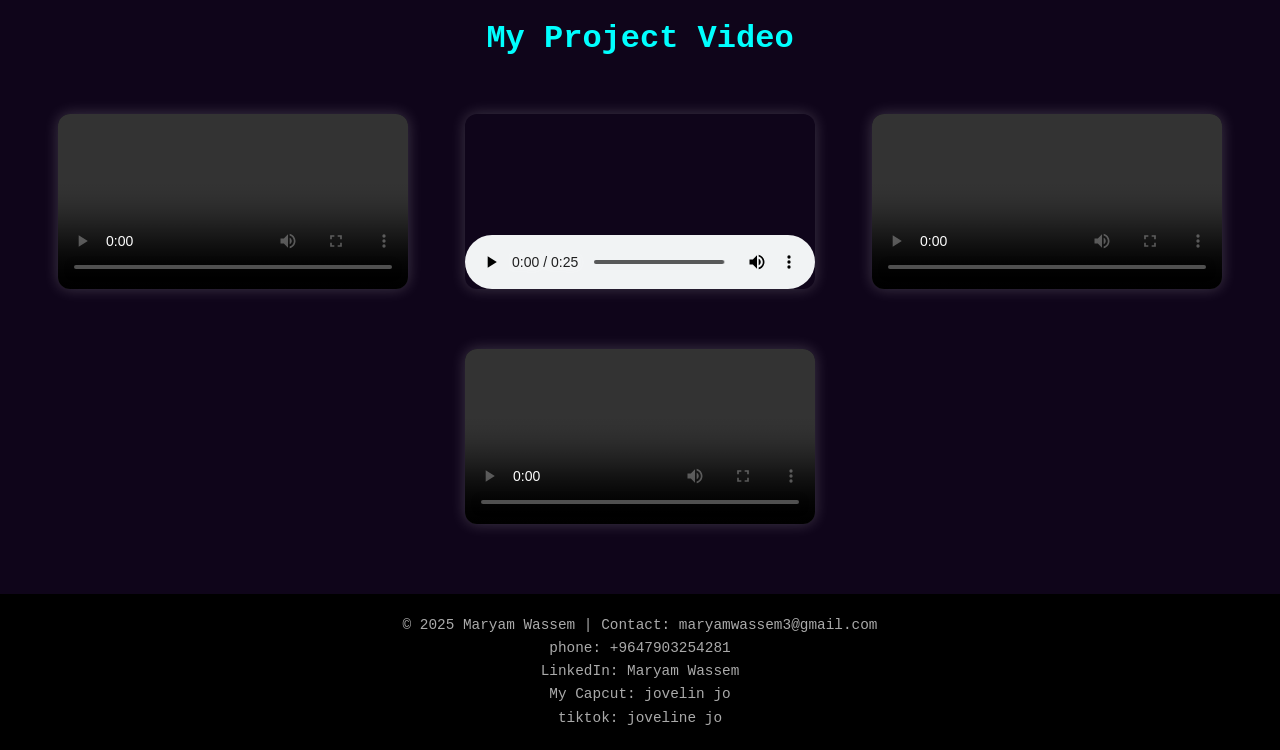
==== commit d011ad36: "Update index.html" ====
--- a/index.html
+++ b/index.html
@@ -142,10 +142,18 @@
       <a href="https://tibaly.vercel.app/" class="contact-link">Users Management<br>(every computer)</a>
       <a href="https://draken29.github.io/naj4/" class="contact-link">najma store <br>(every computer use cookies)</a>
       <a href="https://roz2.vercel.app/" class="contact-link">roze store<br>(every computer test it use maryamwassem71@gmail.com  and password 1212 amd hala@gmail.com pass 1515 becouase the api is off so cannot add new user now)</a>
-      <a href="https://draken29.github.io/naj3/" class="contact-link">najma store <br>(every computer and is use api but not work like now that want to link with render)</a>
-<a href="https://github.com/Draken29/my_web_page/releases/download/v1.0.0/2026-09-02.15-17-30.mp4" target="_blank" class="contact-link">
-  invoice payment(wosolaty) i made it with karar haider and sajad ahmed but it very hard to download on a free server, so here's a video for you to watch.
-</a>    </div>
+<p>
+    invoice payment(wosolaty) i made it with karar haider and sajad ahmed but it very hard to download on a free server, so here's a video for you to watch.
+</p>
+
+<!-- تحويل الفيديو إلى رابط تفاعلي -->
+<a href="https://github.com/Draken29/my_web_page/releases/download/v1.0.0/2026-09-02.15-17-30.mp4" target="_blank" class="video-link-container">
+    <video class="video-card" controls width="100%">
+        <source src="https://github.com/Draken29/my_web_page/releases/download/v1.0.0/2026-09-02.15-17-30.mp4" type="video/mp4">
+        Your browser does not support the video tag.
+    </video>
+</a>
+    </div>
   </section>
       
   <!-- GRAPHIC DESIGN -->
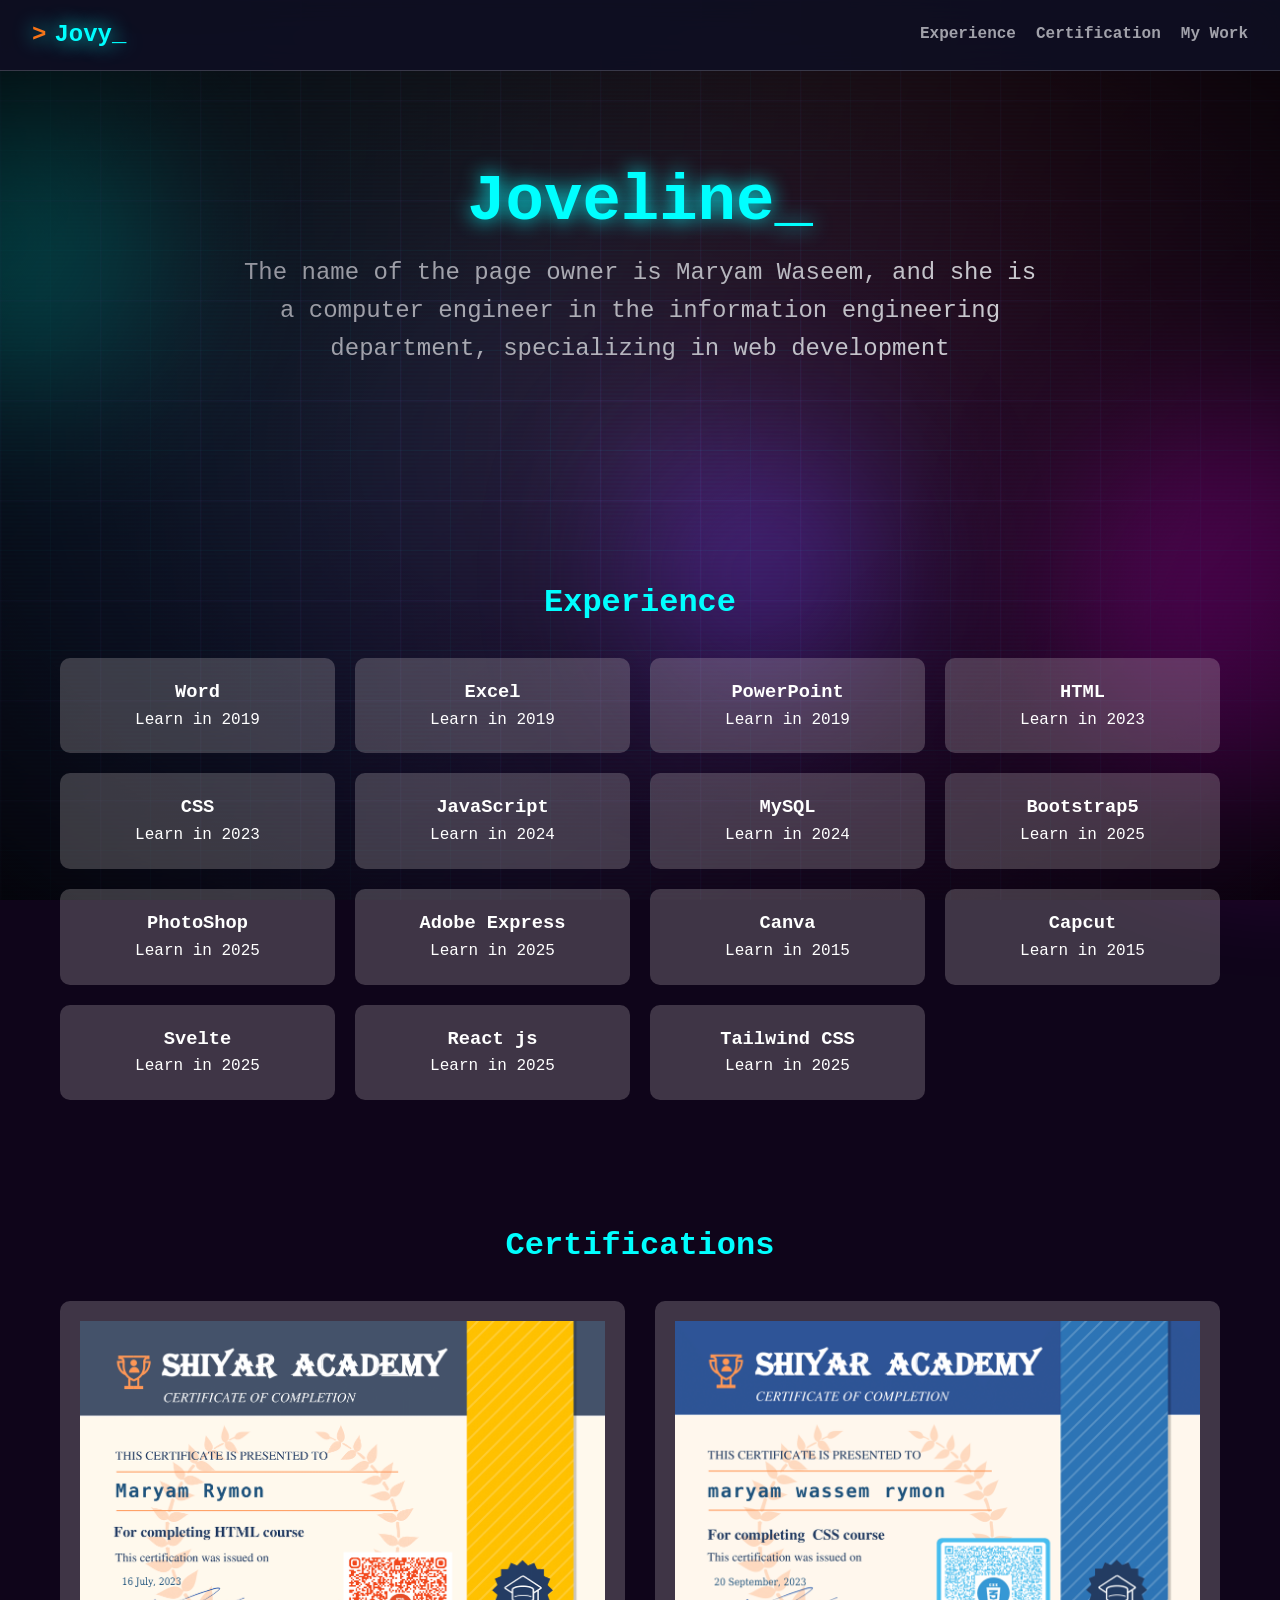
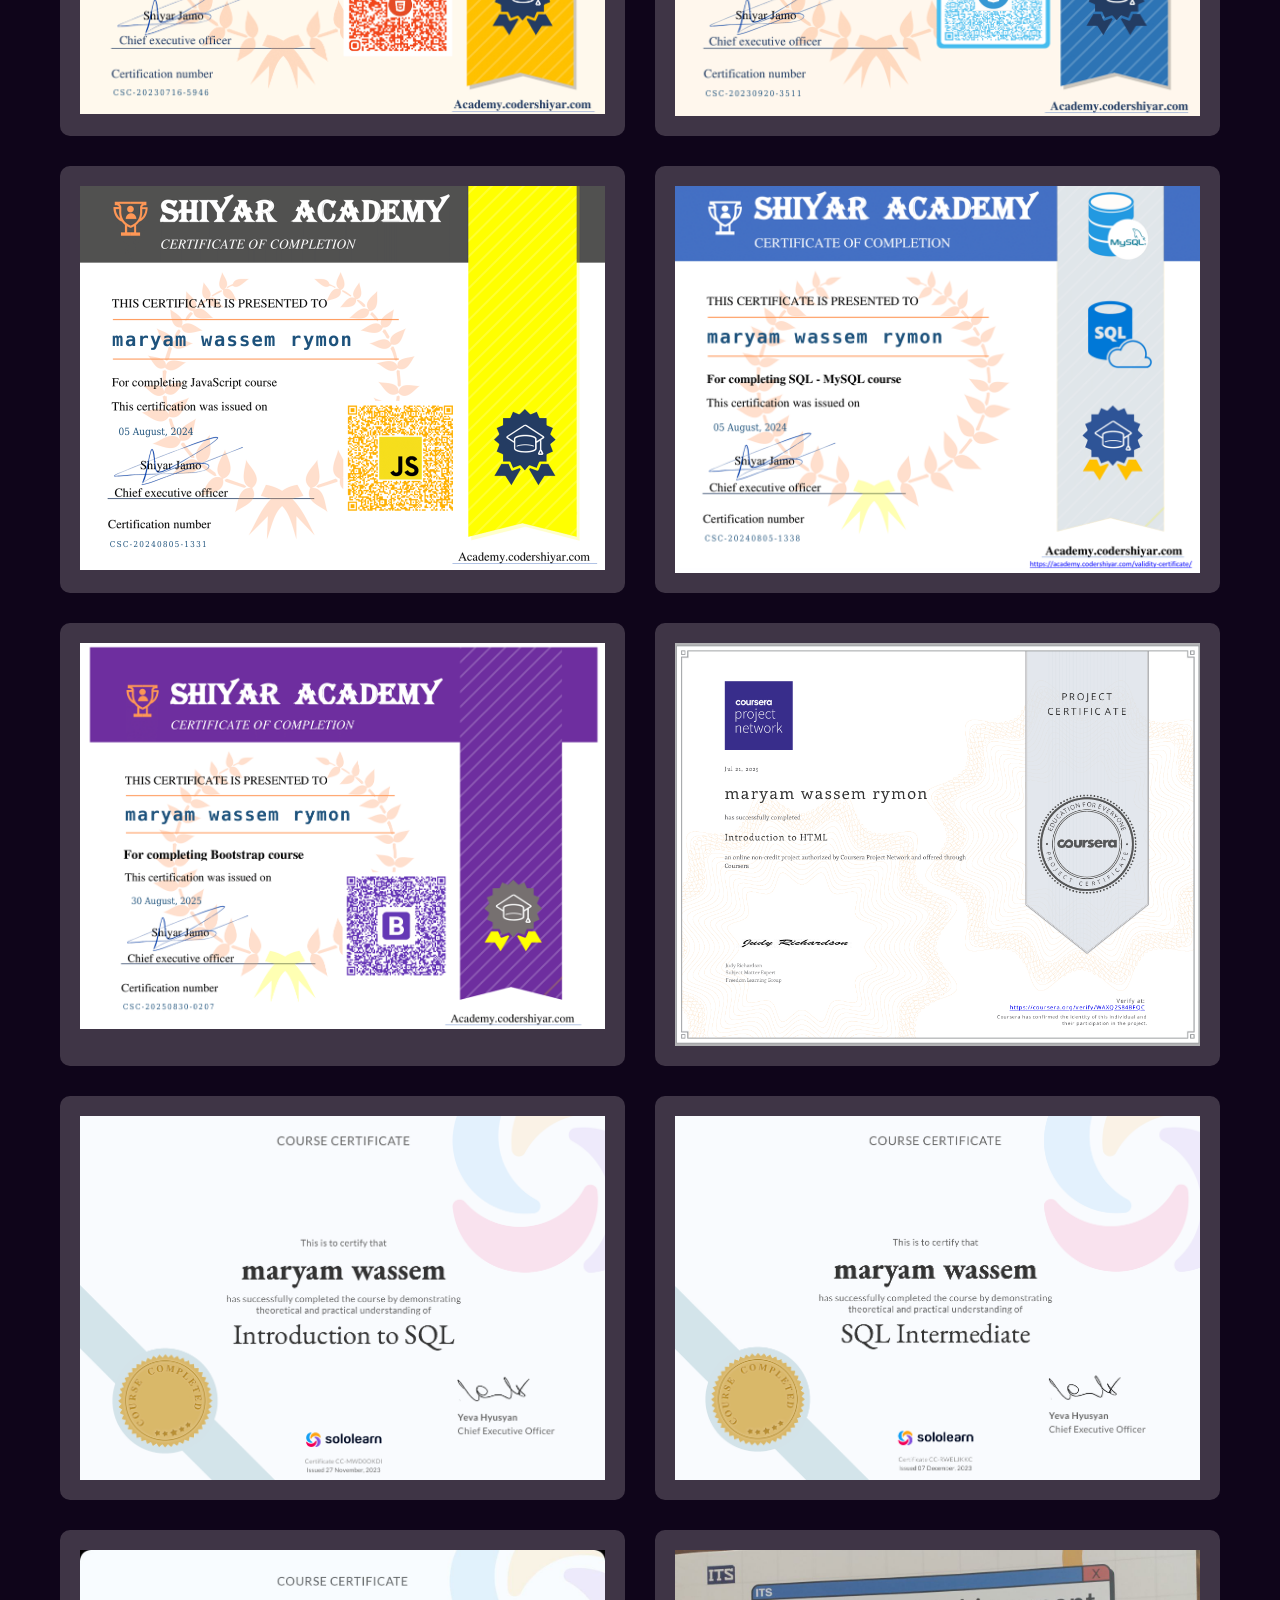
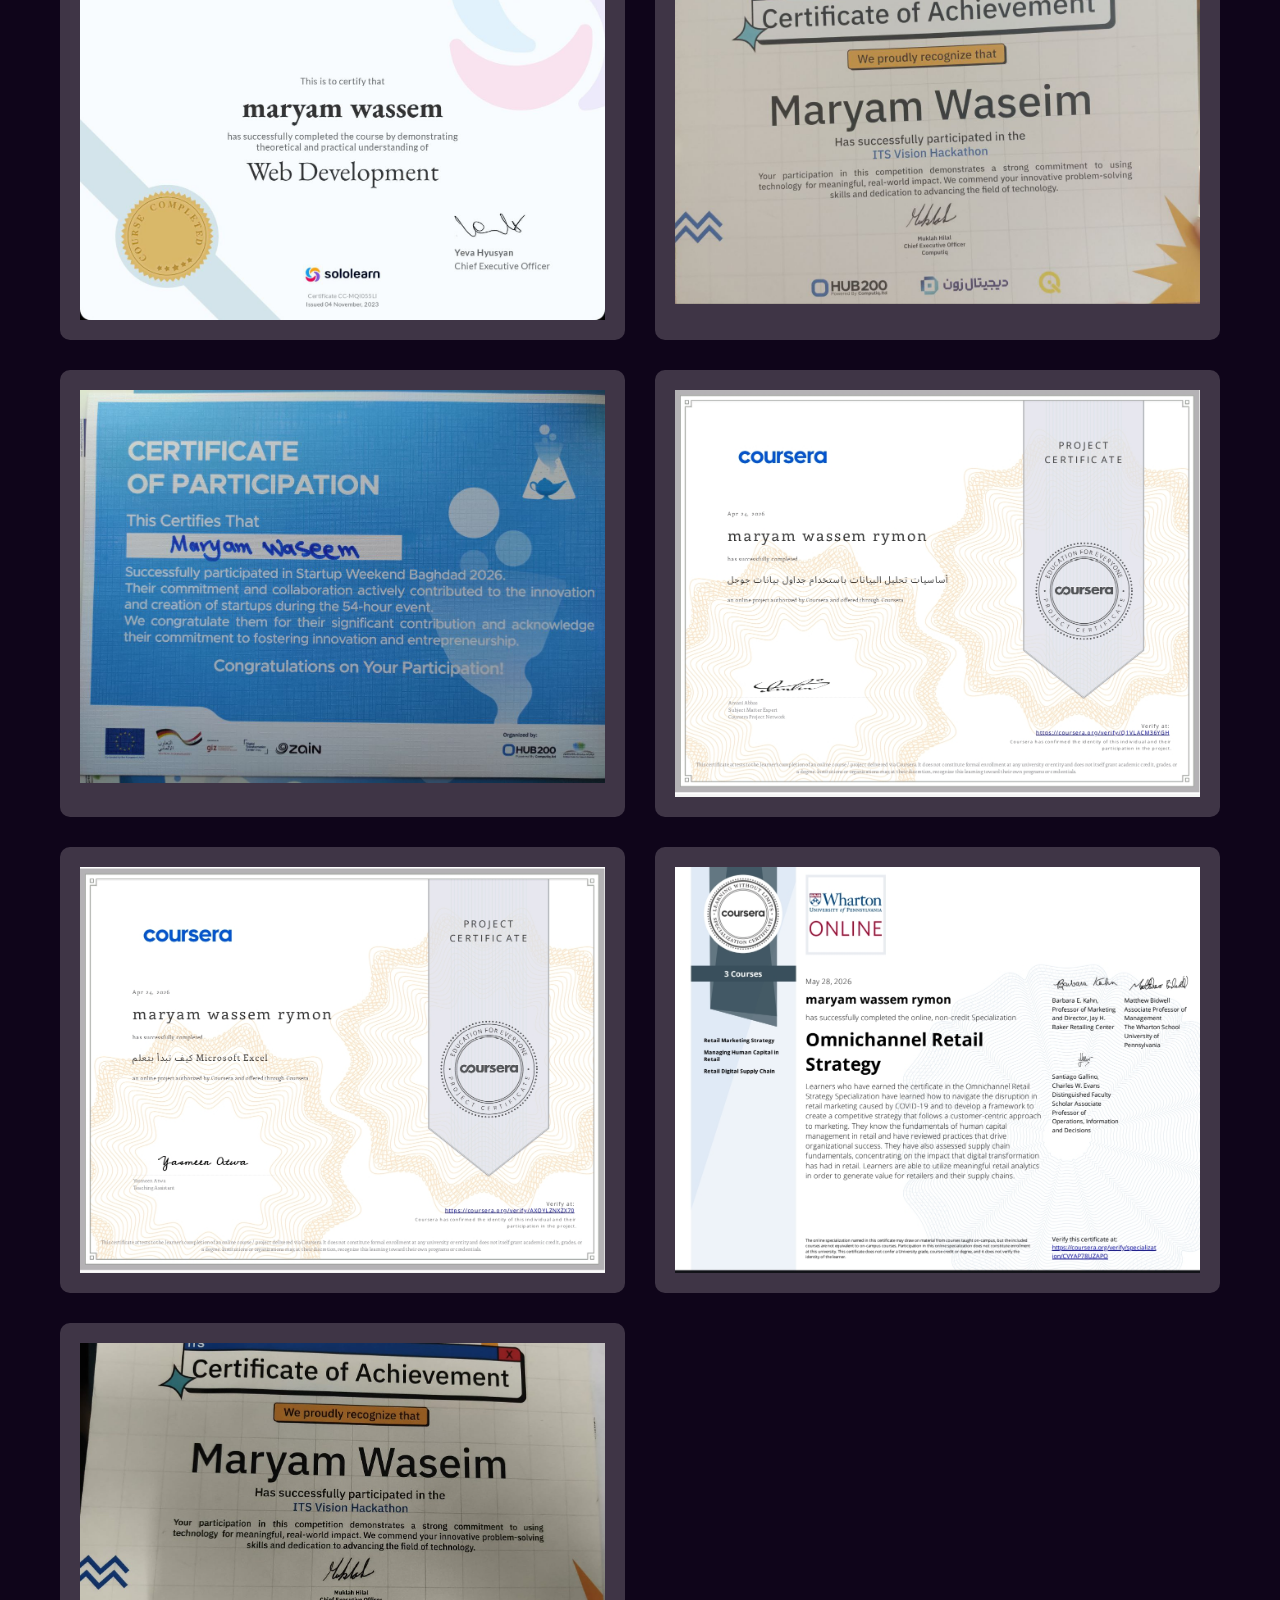
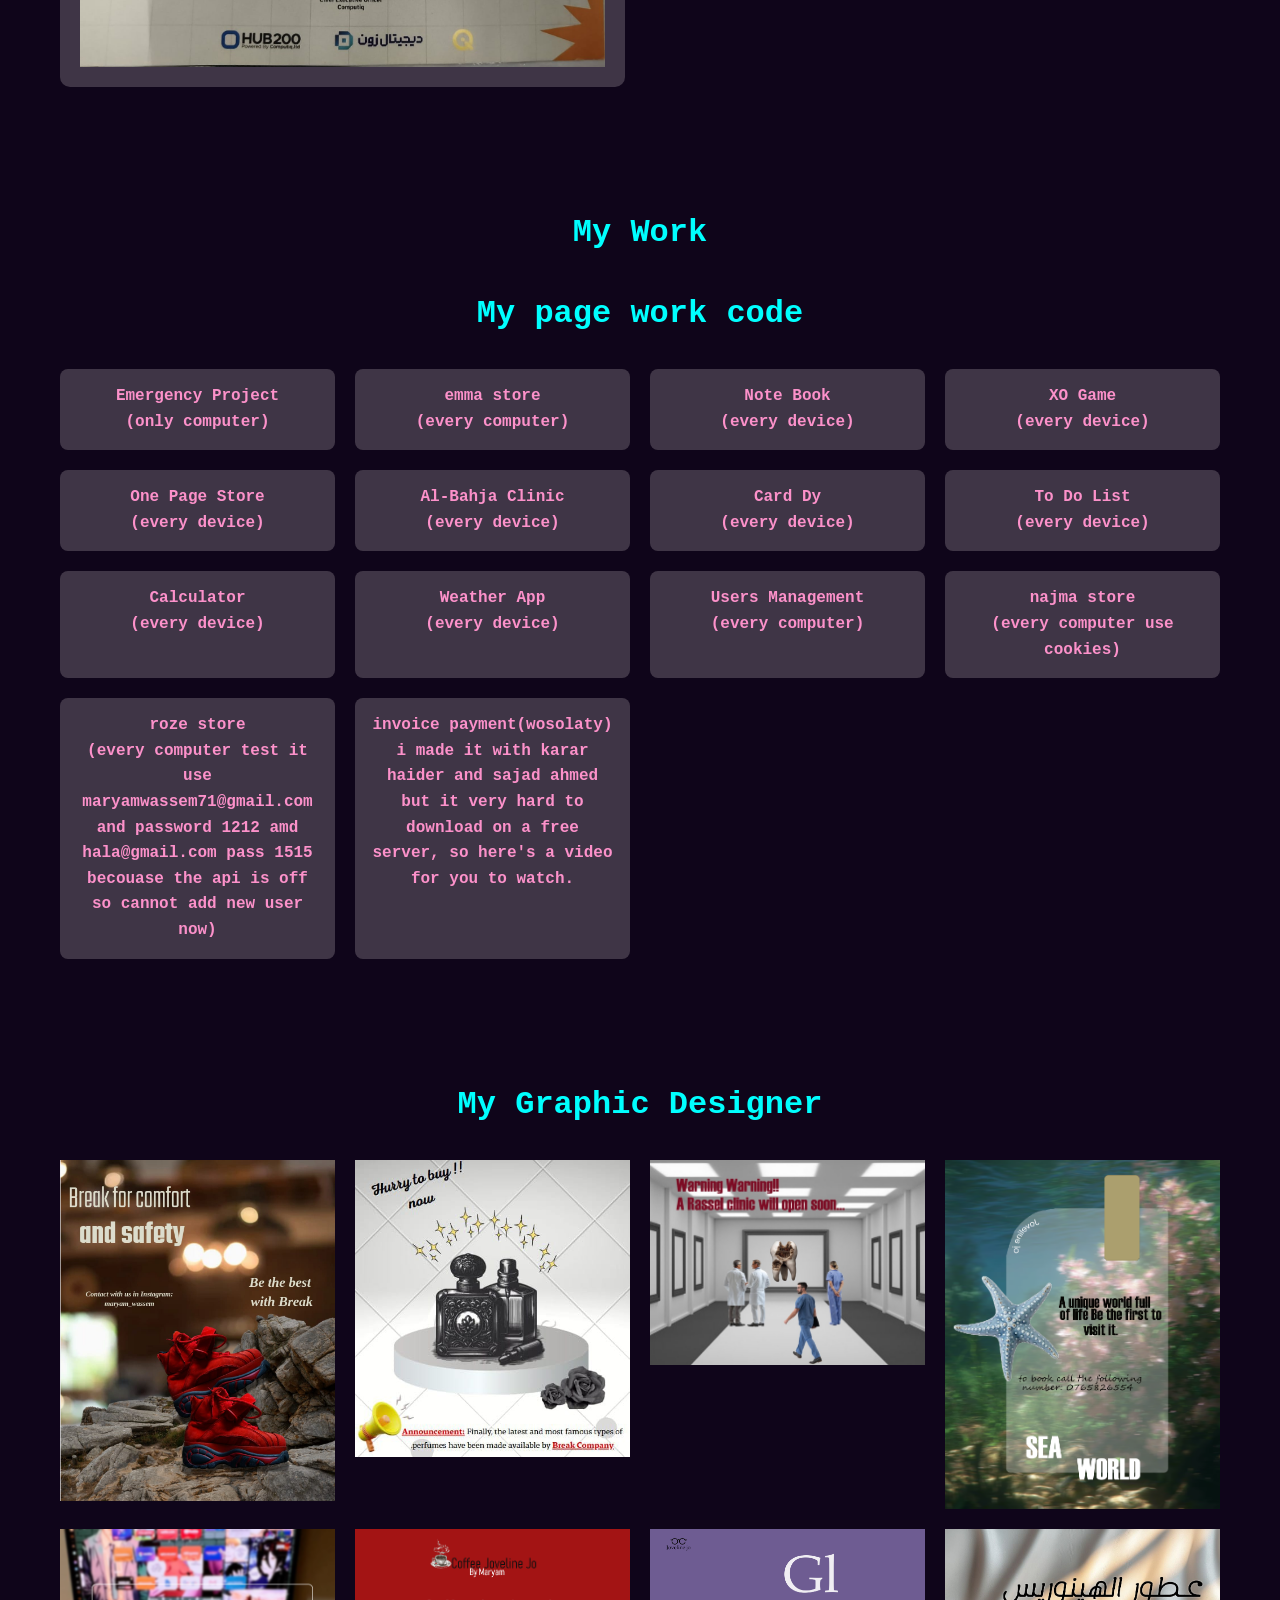
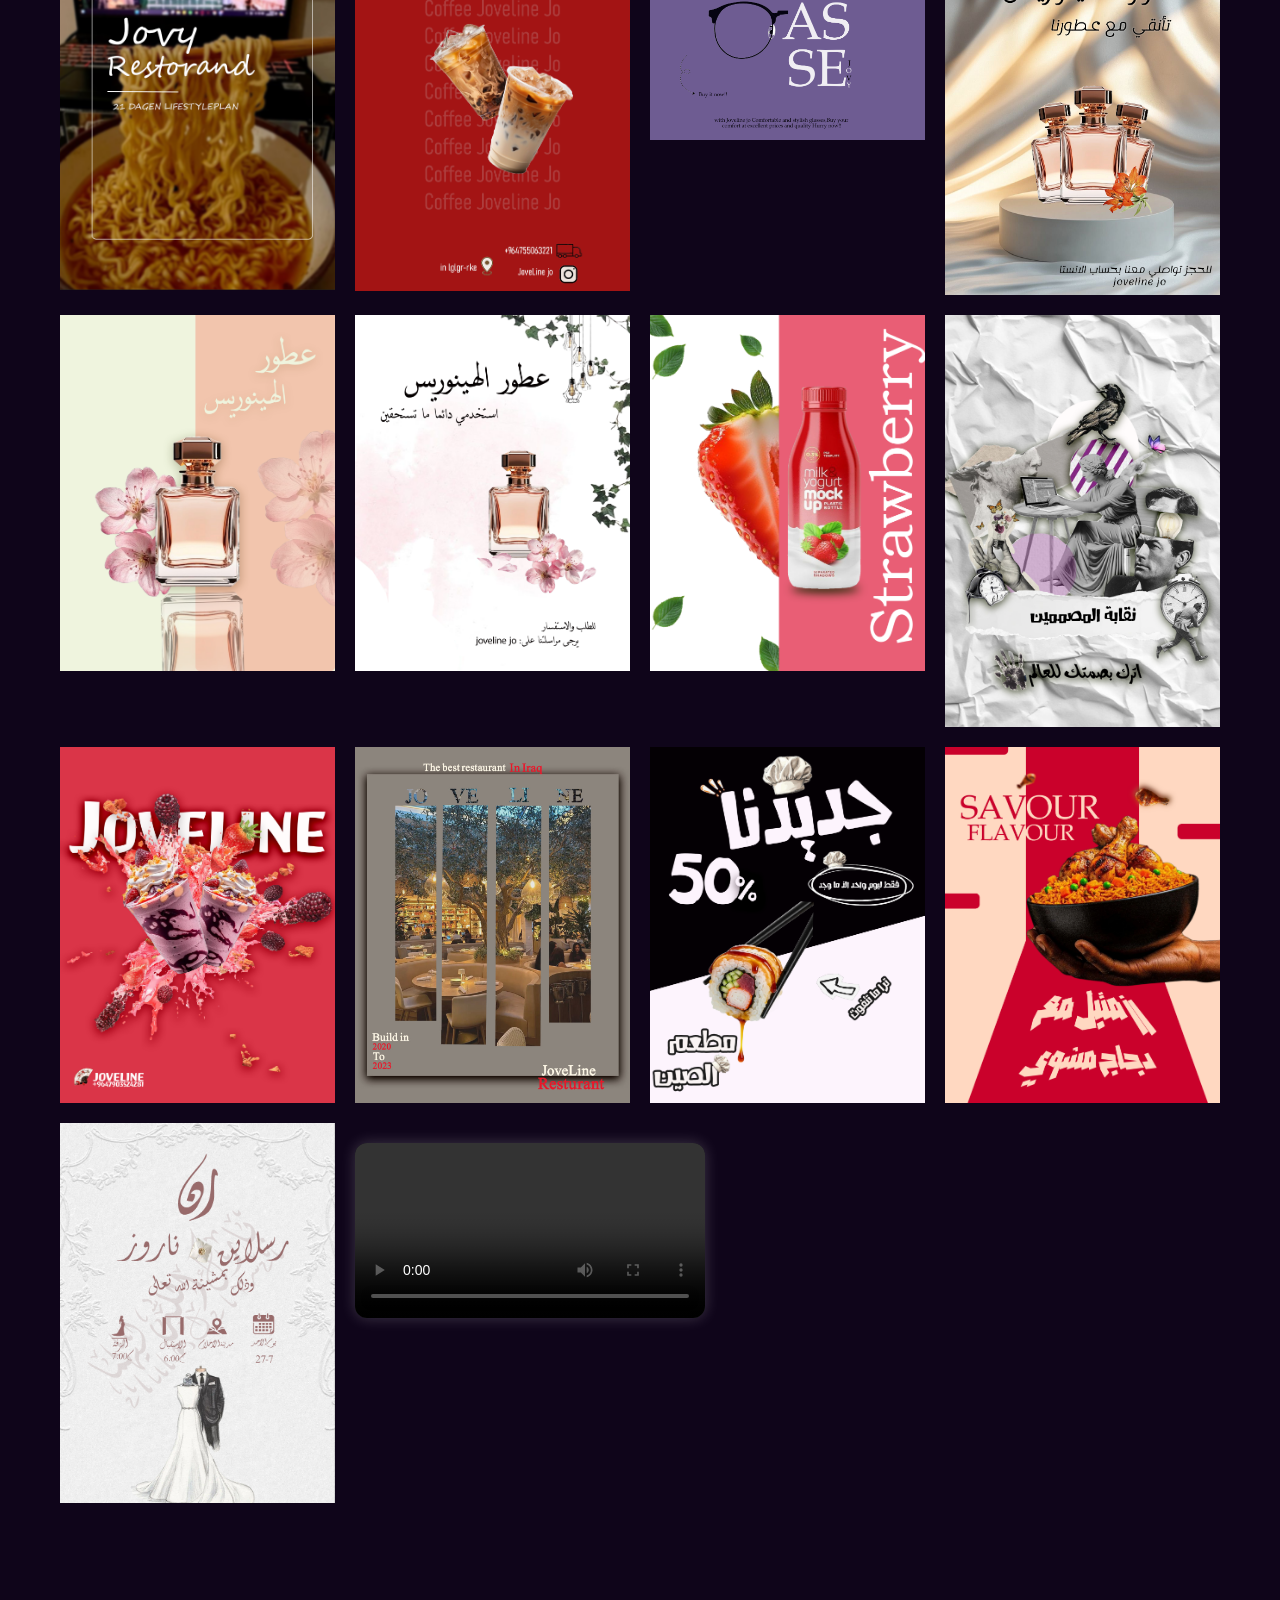
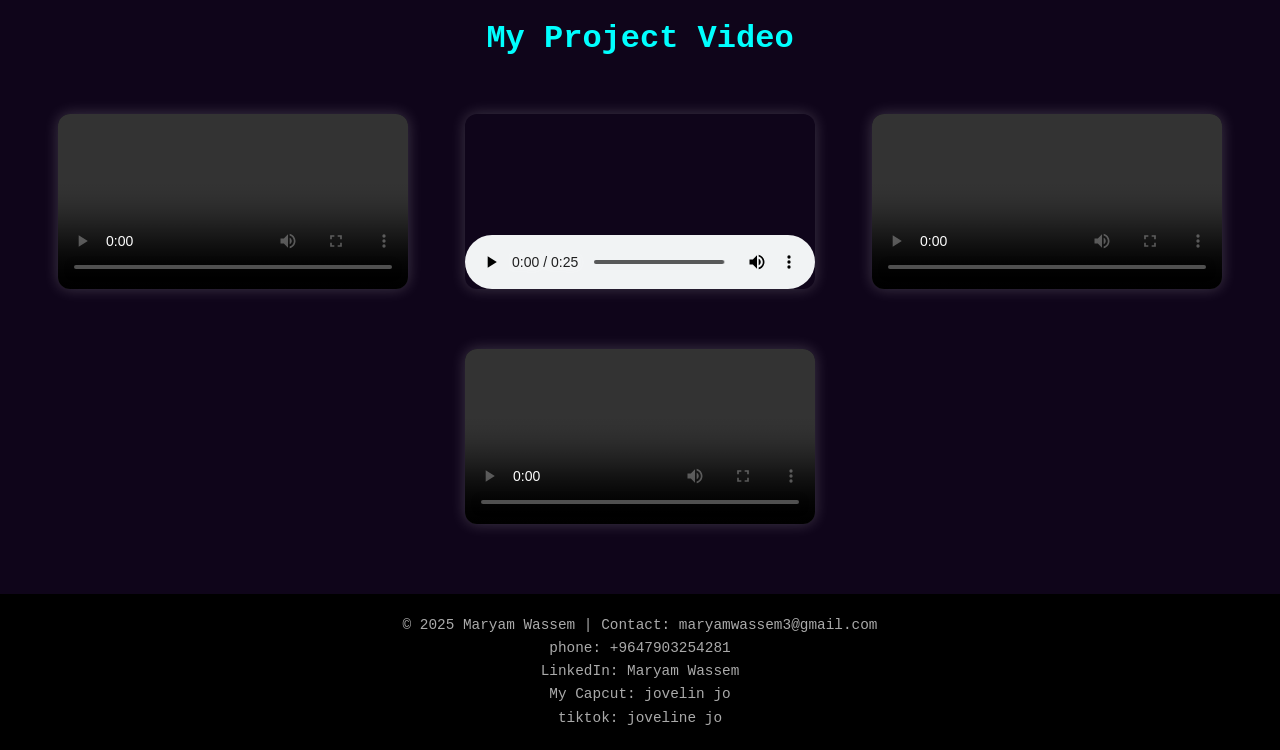
==== commit 52dfb4bb: "Update index.html" ====
--- a/index.html
+++ b/index.html
@@ -142,16 +142,8 @@
       <a href="https://tibaly.vercel.app/" class="contact-link">Users Management<br>(every computer)</a>
       <a href="https://draken29.github.io/naj4/" class="contact-link">najma store <br>(every computer use cookies)</a>
       <a href="https://roz2.vercel.app/" class="contact-link">roze store<br>(every computer test it use maryamwassem71@gmail.com  and password 1212 amd hala@gmail.com pass 1515 becouase the api is off so cannot add new user now)</a>
-<p>
-    invoice payment(wosolaty) i made it with karar haider and sajad ahmed but it very hard to download on a free server, so here's a video for you to watch.
-</p>
-
-<!-- تحويل الفيديو إلى رابط تفاعلي -->
-<a href="https://github.com/Draken29/my_web_page/releases/download/v1.0.0/2026-09-02.15-17-30.mp4" target="_blank" class="video-link-container">
-    <video class="video-card" controls width="100%">
-        <source src="https://github.com/Draken29/my_web_page/releases/download/v1.0.0/2026-09-02.15-17-30.mp4" type="video/mp4">
-        Your browser does not support the video tag.
-    </video>
+<a href="https://github.com/Draken29/my_web_page/releases/download/v1.0.0/2026-09-02.15-17-30.mp4" target="_blank" class="contact-link">
+  invoice payment(wosolaty) i made it with karar haider and sajad ahmed but it very hard to download on a free server, so here's a video for you to watch.
 </a>
     </div>
   </section>
